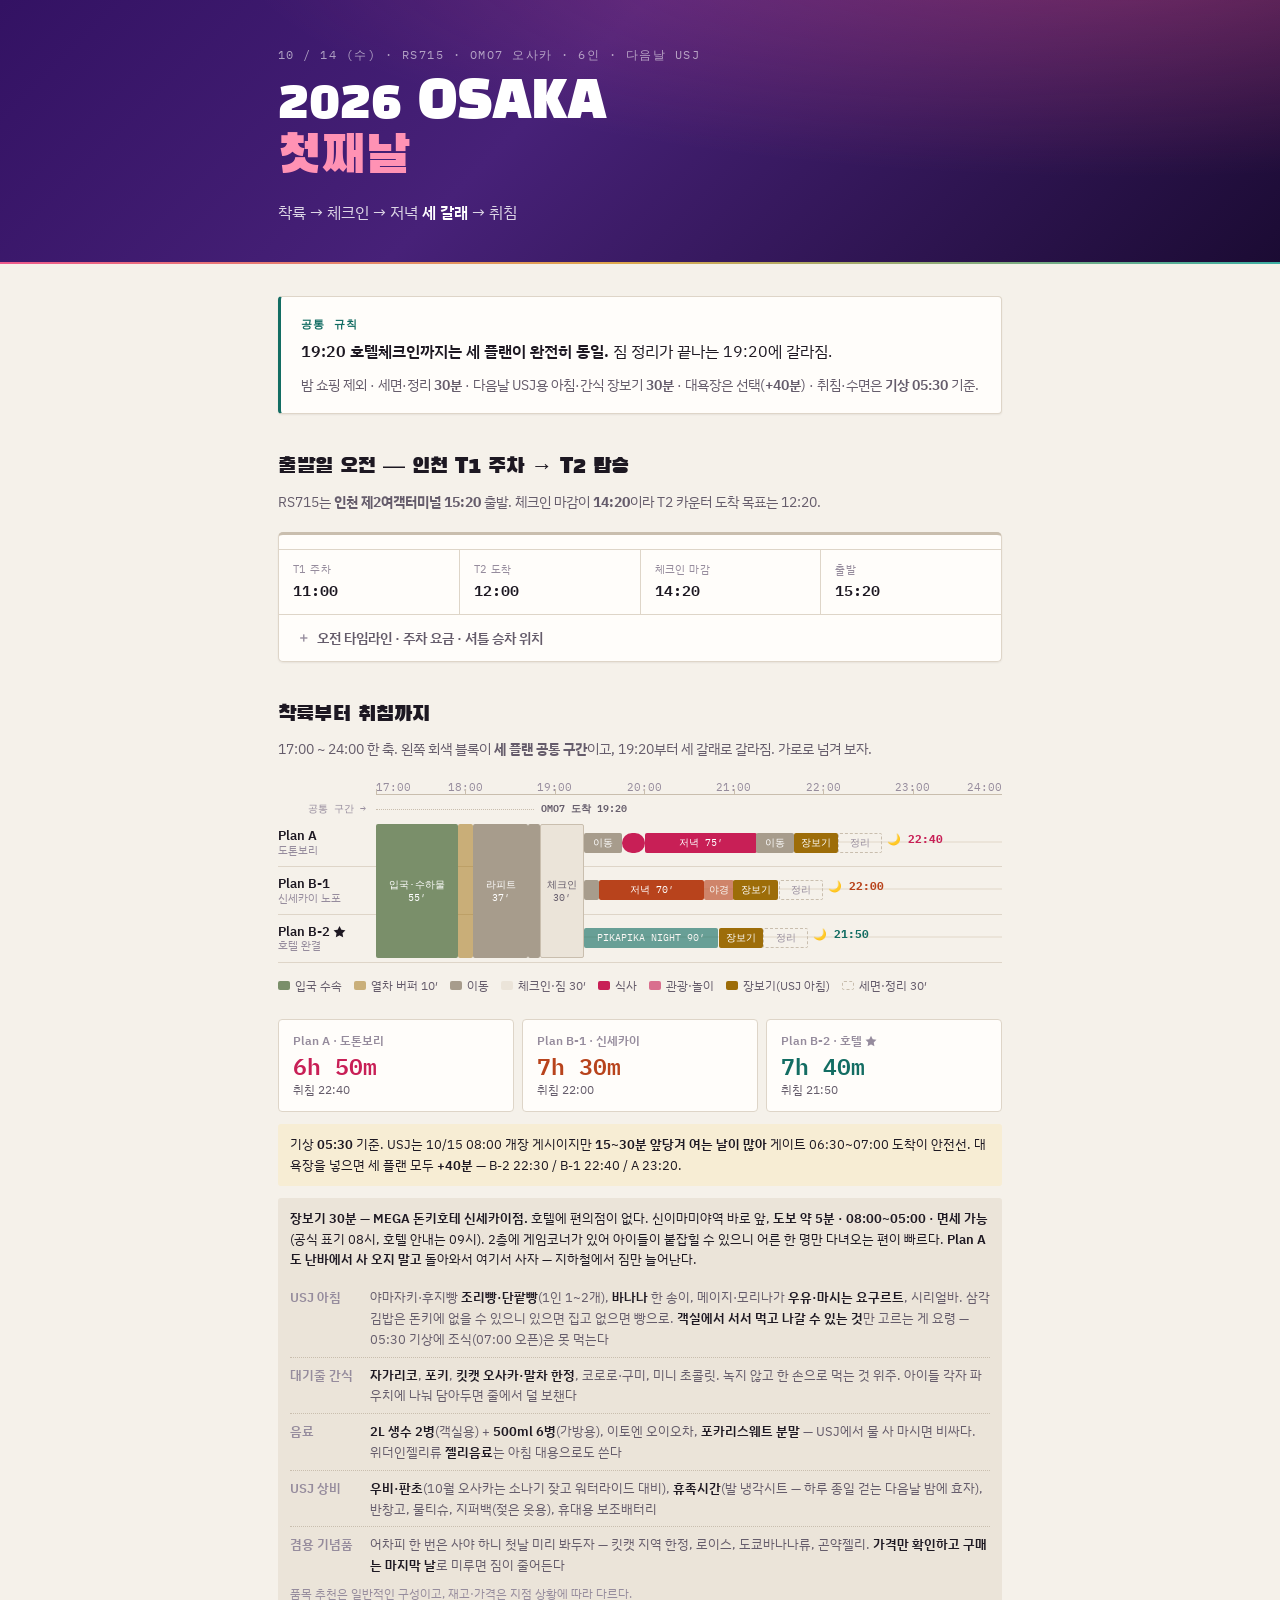
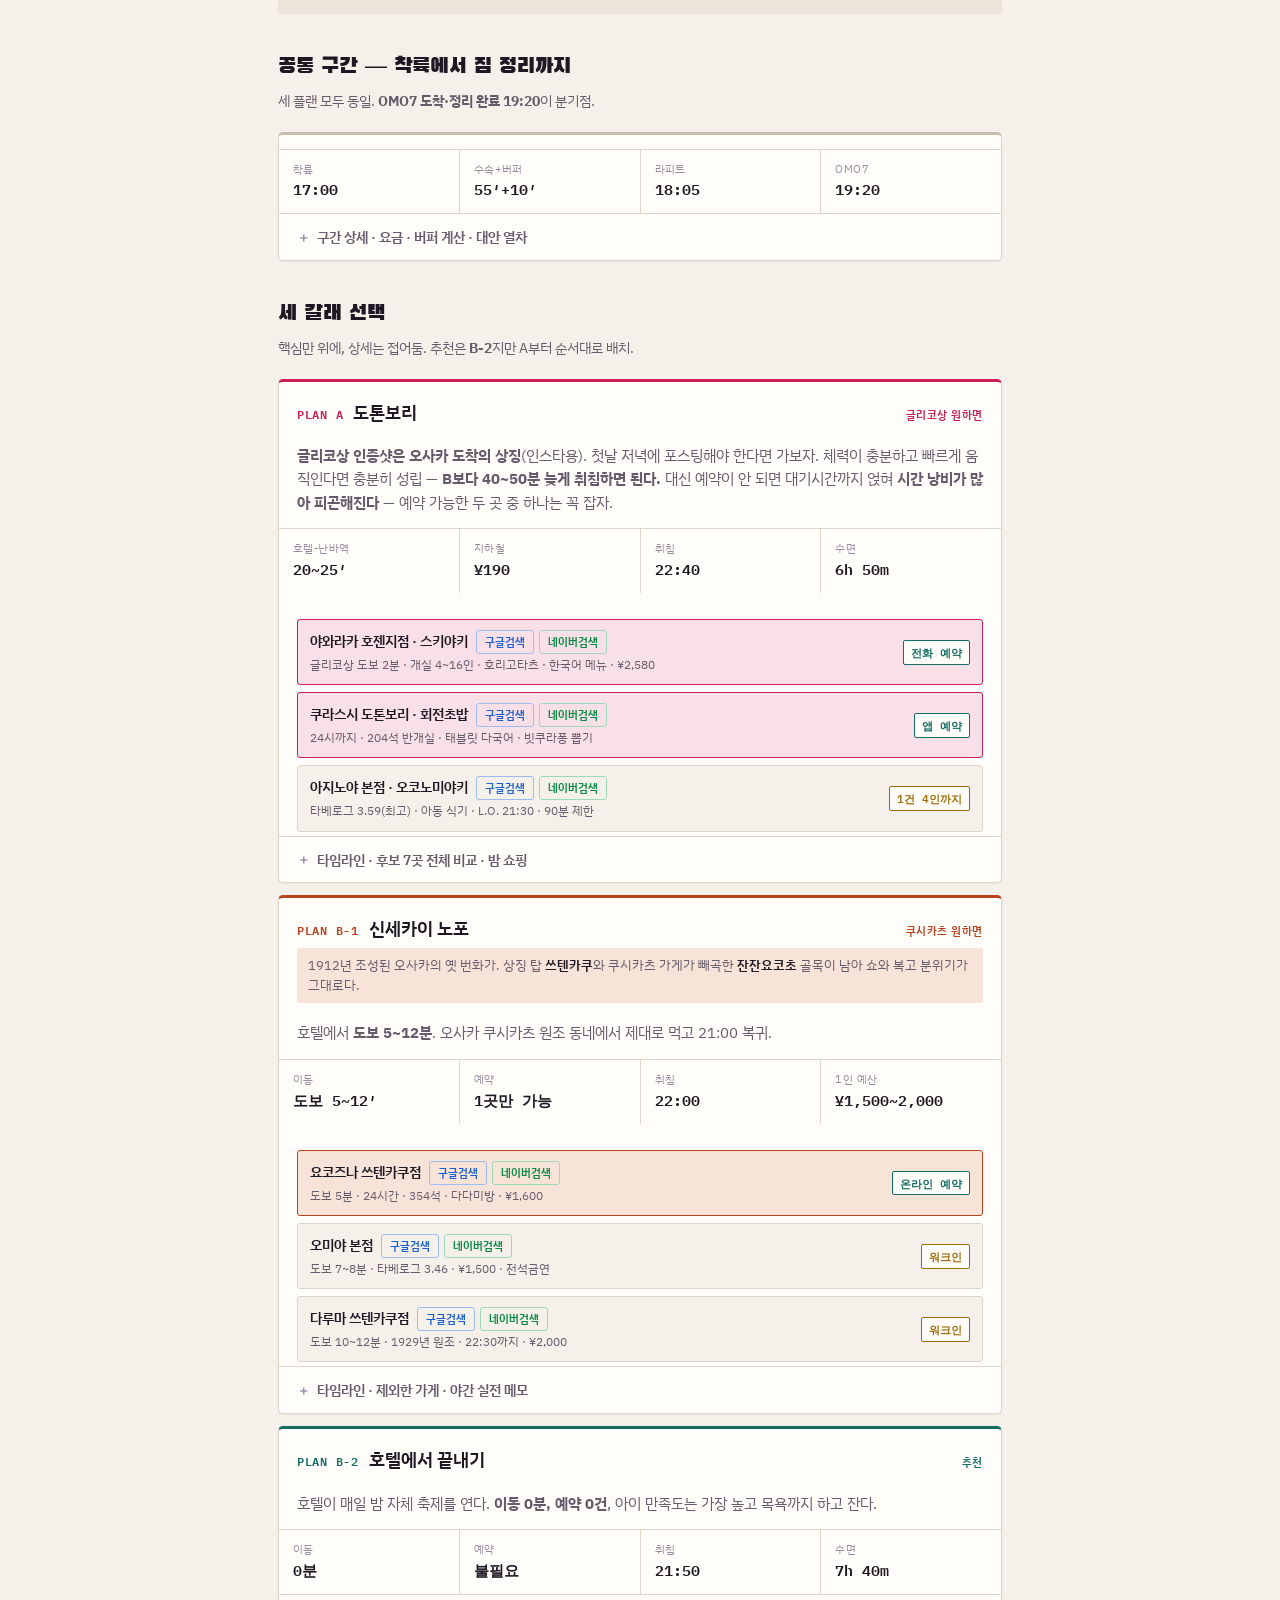
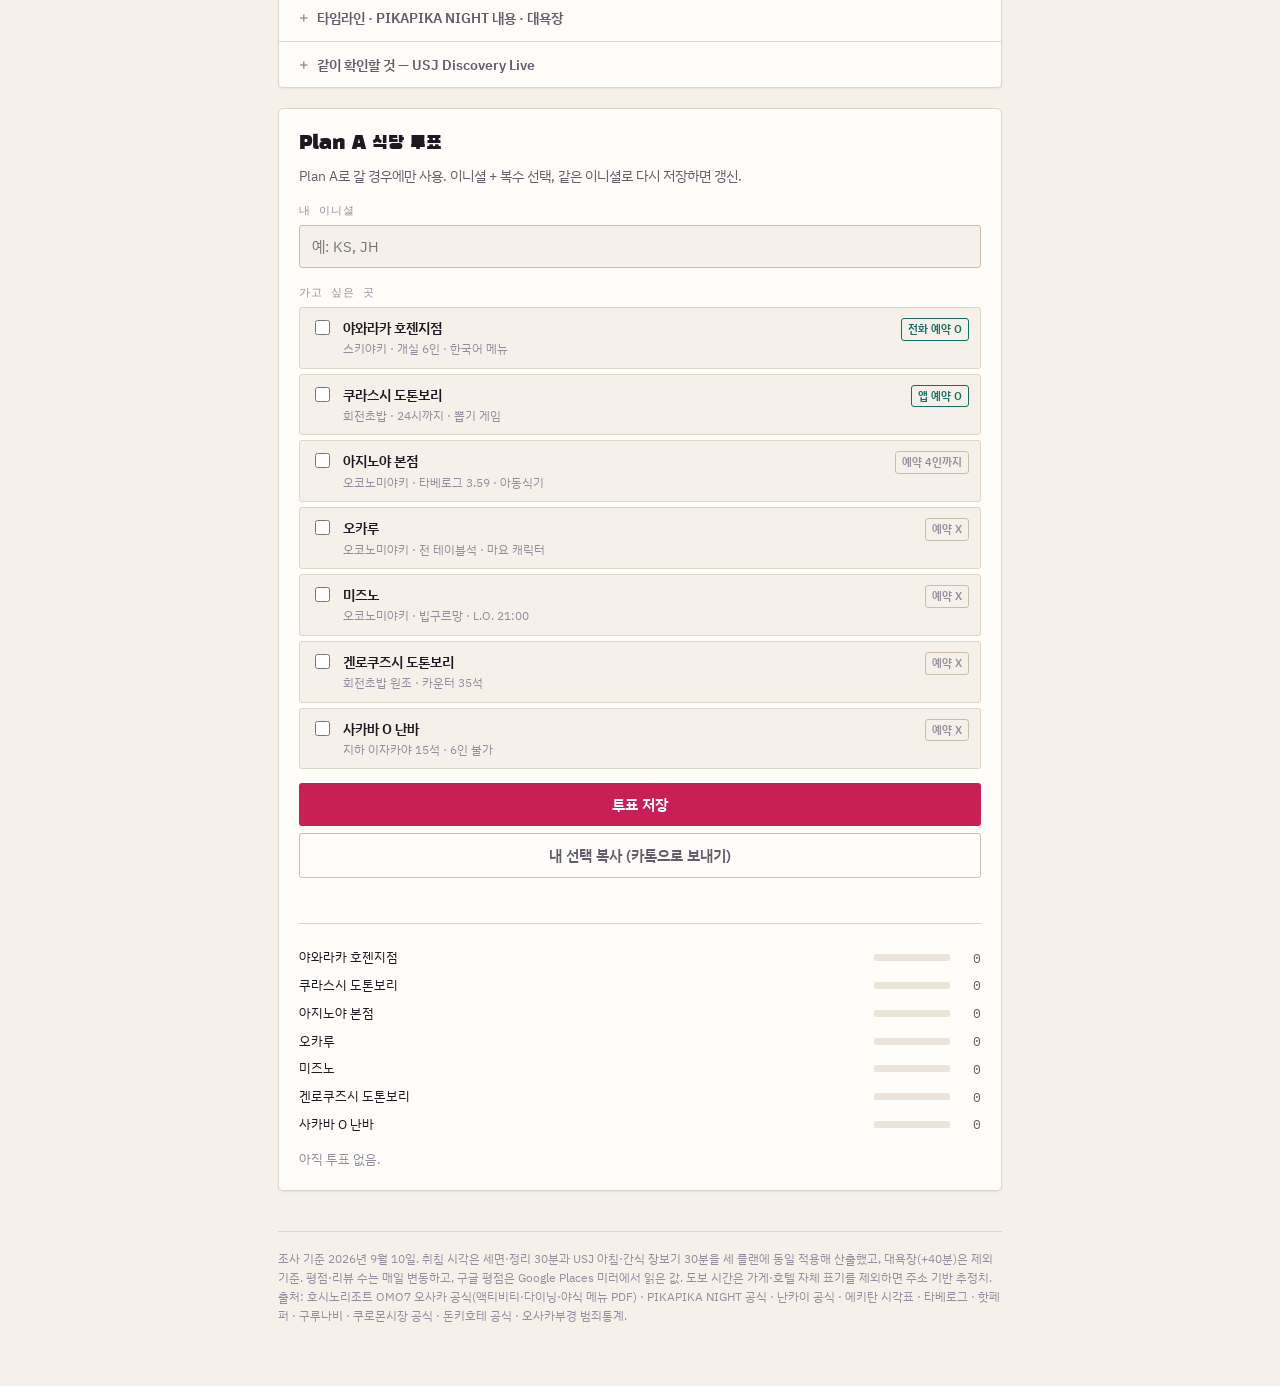
==== index.html @ 8d477cef "Add files via upload" ====
<!DOCTYPE html>
<html lang="ko">
<head>
<meta charset="UTF-8">
<meta name="viewport" content="width=device-width, initial-scale=1.0">
<meta name="color-scheme" content="light dark">
<meta name="description" content="2026.10.14 오사카 첫째날 — 인천 출발부터 취침까지, 19:20에 갈라지는 저녁 세 갈래">
<meta property="og:type" content="website">
<meta property="og:title" content="2026 OSAKA 첫째날 - 10/14">
<meta property="og:description" content="인천 T2 출발 → KIX 착륙 → OMO7 → 저녁 세 갈래 → 취침.">
<meta name="twitter:card" content="summary">
<link rel="icon" href="data:image/svg+xml,%3Csvg xmlns='http://www.w3.org/2000/svg' viewBox='0 0 100 100'%3E%3Ctext y='.9em' font-size='90'%3E%F0%9F%8D%A2%3C/text%3E%3C/svg%3E">
<title>2026 OSAKA 첫째날 - 10/14</title>
<link rel="stylesheet" href="https://fonts.googleapis.com/css2?family=Black+Han+Sans&family=IBM+Plex+Sans+KR:wght@300;400;500;600;700&family=IBM+Plex+Mono:wght@400;500;600&display=swap">
<style>
:root{
  --ground:#f5f1ea; --surface:#fffdfa; --surface-2:#ebe4d9;
  --ink:#1d1822; --ink-2:#655c6b; --ink-3:#968c9d;
  --line:#ded5c8; --line-2:#c9beae;
  --A:#c81f56; --A-soft:#f9dfe8;
  --B1:#b8431c; --B1-soft:#f8e3d8;
  --B2:#136d63; --B2-soft:#d9ece9;
  --gold:#9d6d09; --gold-soft:#f7edd4;
  --bath:#2a5f96; --bath-soft:#dee8f3;
  --move:#a79c8c;
  --shadow:0 1px 2px rgba(40,28,20,.07);
}
@media (prefers-color-scheme: dark){
  :root:not([data-theme="light"]){
    --ground:#141019; --surface:#1e1926; --surface-2:#2b2436;
    --ink:#f3eff6; --ink-2:#aaa1b4; --ink-3:#7d738a;
    --line:#312b3d; --line-2:#473f56;
    --A:#ff6b96; --A-soft:#40202f;
    --B1:#f0855a; --B1-soft:#3d2318;
    --B2:#4ac6b3; --B2-soft:#12332f;
    --gold:#e8b555; --gold-soft:#382b13;
    --bath:#79b3e8; --bath-soft:#152838;
    --move:#5d5468;
    --shadow:0 1px 2px rgba(0,0,0,.4);
  }
}
:root[data-theme="dark"]{
  --ground:#141019; --surface:#1e1926; --surface-2:#2b2436;
  --ink:#f3eff6; --ink-2:#aaa1b4; --ink-3:#7d738a;
  --line:#312b3d; --line-2:#473f56;
  --A:#ff6b96; --A-soft:#40202f;
  --B1:#f0855a; --B1-soft:#3d2318;
  --B2:#4ac6b3; --B2-soft:#12332f;
  --gold:#e8b555; --gold-soft:#382b13;
  --bath:#79b3e8; --bath-soft:#152838;
  --move:#5d5468;
  --shadow:0 1px 2px rgba(0,0,0,.4);
}
*{box-sizing:border-box;}
body{
  margin:0;background:var(--ground);color:var(--ink);
  font-family:'IBM Plex Sans KR',system-ui,'Malgun Gothic',sans-serif;line-height:1.6;
  -webkit-font-smoothing:antialiased;
}
.wrap{max-width:760px;margin:0 auto;padding:0 18px 60px;}
h1,h2,h3{margin:0;text-wrap:balance;}
.mono{font-family:'IBM Plex Mono',ui-monospace,monospace;font-variant-numeric:tabular-nums;}

/* hero — full-bleed deep purple band, inverted type */
.herobar{
  background:
    radial-gradient(120% 150% at 88% -20%, rgba(255,90,140,.34) 0%, rgba(255,90,140,0) 58%),
    linear-gradient(135deg,#331263 0%,#472178 42%,#1b0b33 100%);
  color:#fff;position:relative;overflow:hidden;
  box-shadow:inset 0 -1px 0 rgba(255,255,255,.10);
}
.herobar::after{
  content:"";position:absolute;left:0;right:0;bottom:0;height:2px;
  background:linear-gradient(90deg,#ff5f8f 0%,#f0b64a 48%,#3fbfae 100%);
  opacity:.9;
}
.herobar .inner{max-width:760px;margin:0 auto;padding:46px 18px 40px;}
.hero{padding:0;}
.eyebrow{
  font-family:'IBM Plex Mono',monospace;font-size:11.5px;letter-spacing:.13em;
  text-transform:uppercase;color:rgba(255,255,255,.58);
}
h1{
  font-family:'Black Han Sans',sans-serif;font-weight:400;
  font-size:clamp(32px,8vw,52px);line-height:1.05;margin:12px 0 0;color:#fff;
}
h1 em{font-style:normal;color:#ff92b4;}
.lede{margin:14px 0 0;font-size:15.5px;color:rgba(255,255,255,.82);max-width:56ch;}
.lede b{color:#fff;font-weight:600;}

/* answer band */
.answer{
  margin-top:32px;background:var(--surface);border:1px solid var(--line);
  border-left:3px solid var(--B2);border-radius:4px;padding:18px 20px;box-shadow:var(--shadow);
}
.answer .t{font-family:'IBM Plex Mono',monospace;font-size:10.5px;letter-spacing:.12em;text-transform:uppercase;color:var(--B2);font-weight:600;}
.answer p{margin:7px 0 0;font-size:16px;}
.answer p b{font-weight:600;}
.answer .sm{font-size:13.5px;color:var(--ink-2);margin-top:9px;}

/* ── time axis ── */
h2{font-family:'Black Han Sans',sans-serif;font-weight:400;font-size:22px;}
section{padding:36px 0 0;}
.sub{margin:5px 0 0;font-size:13.5px;color:var(--ink-2);}
.axis-scroll{overflow-x:auto;margin-top:20px;padding-bottom:6px;}
.axis{min-width:660px;}
.ticks{display:grid;grid-template-columns:88px 1fr;gap:10px;}
.ticks-bar{position:relative;height:16px;border-bottom:1px solid var(--line-2);}
.ticks-bar span{
  position:absolute;top:0;font-family:'IBM Plex Mono',monospace;font-size:10.5px;
  color:var(--ink-3);transform:translateX(-50%);
}
.ticks-bar i{position:absolute;bottom:0;width:1px;height:5px;background:var(--line-2);}
.lane{display:grid;grid-template-columns:88px 1fr;gap:10px;align-items:center;padding:9px 0;border-bottom:1px solid var(--line);}
.lane-name{font-size:12.5px;font-weight:600;line-height:1.25;}
.lane-name small{display:block;font-weight:400;font-size:10.5px;color:var(--ink-3);}
.track{position:relative;height:26px;}
.track::before{content:"";position:absolute;inset:11px 0 auto 0;height:2px;background:var(--surface-2);}
.seg{
  position:absolute;top:3px;height:20px;border-radius:2px;
  font-family:'IBM Plex Mono',monospace;font-size:10px;line-height:20px;
  color:#fff;text-align:center;overflow:hidden;white-space:nowrap;
}
.seg.m{background:var(--move);}
.seg.c{background:var(--surface-2);color:var(--ink-2);}
.seg.p{background:var(--gold);}
.seg.gate{background:#7a8f6a;}
.seg.buf{background:var(--gold);opacity:.45;}
.seg.bath{background:var(--bath);}
.seg.wind{background:transparent;border:1px dashed var(--line-2);color:var(--ink-3);line-height:18px;}
.seg.ghost{height:6px;top:10px;background:var(--surface-2);border-radius:3px;}
.branches{position:relative;}
.commonblock{position:absolute;left:98px;right:0;top:0;bottom:0;z-index:2;pointer-events:none;}
.cseg{
  position:absolute;top:5px;bottom:5px;border-radius:2px;
  display:flex;align-items:center;justify-content:center;padding:4px 3px;
}
.cseg span{
  font-family:'IBM Plex Mono',monospace;font-size:10px;color:#fff;
  white-space:normal;text-align:center;line-height:1.3;
  word-break:keep-all;overflow-wrap:anywhere;
}
.cseg.gate{background:#7a8f6a;}
.cseg.buf{background:var(--gold);opacity:.5;}
.cseg.m{background:var(--move);}
.cseg.c{background:var(--surface-2);border:1px solid var(--line-2);}
.cseg.c span{color:var(--ink-2);}
.lane.branch .track::before{left:33.3%;}
.branch-fork{position:absolute;left:0;right:0;top:0;bottom:0;pointer-events:none;}
.lane[data-p="A"] .seg.eat,.lane[data-p="A"] .seg.fun{background:var(--A);}
.lane[data-p="A2"] .seg.eat,.lane[data-p="A2"] .seg.fun{background:var(--A);}
.lane[data-p="B1"] .seg.eat,.lane[data-p="B1"] .seg.fun{background:var(--B1);}
.lane[data-p="B2"] .seg.eat,.lane[data-p="B2"] .seg.fun{background:var(--B2);}
.seg.fun{opacity:.62;}
.lane[data-p="A"] .seg.fun[style*="39.3%"]{opacity:1;border-radius:10px;}
.bed{position:absolute;top:-2px;font-size:11px;font-family:'IBM Plex Mono',monospace;font-weight:600;white-space:nowrap;}
.bed b{display:inline-block;transform:translateY(1px);}
.lane[data-p="A"] .bed{color:var(--A);}
.lane[data-p="A2"] .bed{color:var(--A);}
.lane[data-p="B1"] .bed{color:var(--B1);}
.lane[data-p="B2"] .bed{color:var(--B2);}
.legend{display:flex;gap:12px;flex-wrap:wrap;margin-top:14px;font-size:11.5px;color:var(--ink-2);}
.legend span{display:flex;align-items:center;gap:5px;}
.legend i{width:12px;height:9px;border-radius:2px;display:block;}
.annorow{display:grid;grid-template-columns:88px 1fr;gap:10px;margin-top:4px;}
.annolabel{font-family:'IBM Plex Mono',monospace;font-size:10px;color:var(--ink-3);text-align:right;line-height:20px;}
.annoline{position:relative;height:20px;}
.annoline::before{content:"";position:absolute;left:0;width:33.3%;top:10px;border-top:1px dotted var(--line-2);}
.annoline span{
  position:absolute;left:33.3%;top:0;transform:translateX(-50%);
  background:var(--ground);padding:0 7px;font-family:'IBM Plex Mono',monospace;
  font-size:10px;color:var(--ink-2);font-weight:600;white-space:nowrap;
}
a.ext{color:var(--bath);text-decoration:underline;text-underline-offset:2px;font-weight:600;}
a.ext:hover{background:var(--bath-soft);}
a.ext:focus-visible{outline:2px solid var(--bath);outline-offset:2px;}
.sbtn{display:inline-flex;gap:5px;flex-shrink:0;}
.sbtn button{
  font-family:inherit;font-size:10.5px;font-weight:600;cursor:pointer;
  padding:3px 8px;border-radius:3px;border:1px solid;background:transparent;white-space:nowrap;
}
.sbtn button.g{color:#1a5fd0;border-color:#9dbcf0;}
.sbtn button.g:hover{background:#1a5fd0;color:#fff;border-color:#1a5fd0;}
.sbtn button.n{color:#048a42;border-color:#9bd9b8;}
.sbtn button.n:hover{background:#03c75a;color:#fff;border-color:#03c75a;}
.sbtn button:focus-visible{outline:2px solid var(--ink-2);outline-offset:1px;}
.pick .nm{display:flex;align-items:baseline;gap:8px;flex-wrap:wrap;}
.shop{display:grid;gap:0;margin-top:10px;}
.shop > div{display:grid;grid-template-columns:70px 1fr;gap:10px;padding:7px 0;border-top:1px dotted var(--line-2);font-size:13px;}
.shop > div:first-child{border-top:0;}
.shop b.k{color:var(--ink-3);font-weight:600;}
.shop span{color:var(--ink-2);}
.shop span b{color:var(--ink);font-weight:600;}
.areanote{margin:6px 18px 0;padding:8px 11px;background:var(--B1-soft);border-radius:3px;font-size:12.5px;color:var(--ink-2);line-height:1.55;}
.areanote b{color:var(--ink);font-weight:600;}
.subnote{font-size:12px;color:var(--ink-3);font-weight:400;margin-top:3px;line-height:1.5;}

/* sleep tiles */
.sleep{display:grid;grid-template-columns:repeat(auto-fit,minmax(140px,1fr));gap:8px;margin-top:18px;}
.st{background:var(--surface);border:1px solid var(--line);border-radius:4px;padding:12px 14px;}
.st .k{font-size:11.5px;color:var(--ink-3);font-weight:600;}
.st .v{font-family:'IBM Plex Mono',monospace;font-size:23px;font-weight:600;line-height:1.15;margin-top:3px;}
.st .d{font-size:11.5px;color:var(--ink-2);margin-top:1px;}
.st[data-p="A"] .v{color:var(--A);} .st[data-p="A2"] .v{color:var(--A);}
.st[data-p="B1"] .v{color:var(--B1);} .st[data-p="B2"] .v{color:var(--B2);}

/* plan cards */
.plans{display:grid;gap:12px;margin-top:20px;}
.plan{background:var(--surface);border:1px solid var(--line);border-radius:5px;box-shadow:var(--shadow);overflow:hidden;}
.plan[data-p="A"]{border-top:3px solid var(--A);}
.plan[data-p="B1"]{border-top:3px solid var(--B1);}
.plan[data-p="B2"]{border-top:3px solid var(--B2);}
.plan-h{padding:16px 18px 0;display:flex;align-items:baseline;gap:10px;flex-wrap:wrap;}
.plan-h h3{font-size:17.5px;font-weight:600;}
.plan[data-p="A"] .code,.plan[data-p="A"] .rec{color:var(--A);}
.plan[data-p="B1"] .code,.plan[data-p="B1"] .rec{color:var(--B1);}
.plan[data-p="B2"] .code,.plan[data-p="B2"] .rec{color:var(--B2);}
.code{font-family:'IBM Plex Mono',monospace;font-size:12px;font-weight:600;letter-spacing:.06em;}
.rec{margin-left:auto;font-size:11px;font-weight:600;letter-spacing:.05em;white-space:nowrap;}
.gist{padding:4px 18px 0;font-size:14.5px;color:var(--ink-2);}
.kpis{display:flex;gap:0;margin:14px 0 0;border-top:1px solid var(--line);}
.kpi{flex:1;padding:11px 14px;border-right:1px solid var(--line);}
.kpi:last-child{border-right:0;}
.kpi .k{font-size:10.5px;color:var(--ink-3);letter-spacing:.04em;}
.kpi .v{font-family:'IBM Plex Mono',monospace;font-size:15px;font-weight:600;margin-top:1px;}
details{border-top:1px solid var(--line);}
summary{
  padding:12px 18px;font-size:13.5px;font-weight:600;color:var(--ink-2);
  cursor:pointer;list-style:none;display:flex;align-items:center;gap:7px;
}
summary::-webkit-details-marker{display:none;}
summary::before{content:"＋";font-family:'IBM Plex Mono',monospace;font-size:13px;color:var(--ink-3);}
details[open] summary::before{content:"−";}
summary:hover{color:var(--ink);}
summary:focus-visible{outline:2px solid var(--B2);outline-offset:-2px;}
.dbody{padding:0 18px 16px;}

/* mini timeline inside details */
.mt{display:grid;gap:0;}
.mt-r{display:grid;grid-template-columns:92px 1fr 40px;gap:11px;padding:10px 0;border-top:1px dotted var(--line-2);font-size:13.5px;align-items:start;}
.mt-i{width:40px;height:40px;border-radius:5px;display:flex;align-items:center;justify-content:center;background:var(--surface-2);}
.mt-i svg{width:22px;height:22px;stroke-width:1.6;fill:none;stroke-linecap:round;stroke-linejoin:round;}
.plan[data-p="A"] .mt-i{background:var(--A-soft);color:var(--A);}
.plan[data-p="B1"] .mt-i{background:var(--B1-soft);color:var(--B1);}
.plan[data-p="B2"] .mt-i{background:var(--B2-soft);color:var(--B2);}
.mt-i svg{stroke:currentColor;}
.mt-r:first-child{border-top:0;}
.mt-t{font-family:'IBM Plex Mono',monospace;font-size:12.5px;font-weight:500;color:var(--ink-3);}
.mt-d b{font-weight:600;}
.mt-d span{display:block;font-size:12.5px;color:var(--ink-2);}

/* pick chips */
.picks{display:grid;gap:7px;margin-top:12px;}
.pick{display:grid;grid-template-columns:1fr auto;gap:10px;align-items:center;padding:10px 12px;background:var(--ground);border:1px solid var(--line);border-radius:3px;}
.pick.best{border-color:currentColor;}
.plan[data-p="A"] .pick.best{border-color:var(--A);background:var(--A-soft);}
.plan[data-p="B1"] .pick.best{border-color:var(--B1);background:var(--B1-soft);}
.plan[data-p="B2"] .pick.best{border-color:var(--B2);background:var(--B2-soft);}
.pick .nm{font-size:14px;font-weight:600;}
.pick .mt2{font-size:12px;color:var(--ink-2);margin-top:1px;}
.pick .tag{font-family:'IBM Plex Mono',monospace;font-size:10.5px;font-weight:600;white-space:nowrap;padding:3px 7px;border-radius:2px;background:var(--surface);border:1px solid var(--line-2);color:var(--ink-2);}
.pick .tag.ok{color:var(--B2);border-color:currentColor;}
.pick .tag.no{color:var(--gold);border-color:currentColor;}

.note{margin-top:12px;font-size:13px;padding:10px 12px;border-radius:3px;background:var(--gold-soft);color:var(--ink);}
.note b{font-weight:600;}
.note.q{background:var(--surface-2);}

/* vote */
.vote{margin-top:20px;background:var(--surface);border:1px solid var(--line);border-radius:5px;padding:20px;box-shadow:var(--shadow);}
label.fl{display:block;font-family:'IBM Plex Mono',monospace;font-size:10.5px;letter-spacing:.1em;text-transform:uppercase;color:var(--ink-3);margin:16px 0 6px;font-weight:500;}
input[type=text]{width:100%;padding:10px 12px;border-radius:3px;border:1px solid var(--line-2);background:var(--ground);color:var(--ink);font-size:15px;font-family:inherit;}
input[type=text]:focus-visible{outline:2px solid var(--A);outline-offset:-1px;}
.opts{display:grid;gap:5px;}
.opt{display:flex;align-items:center;gap:10px;padding:9px 11px;border-radius:3px;background:var(--ground);border:1px solid var(--line);cursor:pointer;font-size:14px;}
.opt:has(input:checked){border-color:var(--A);background:var(--A-soft);}
.opt input{width:15px;height:15px;accent-color:var(--A);flex-shrink:0;}
.opt .on{flex:1;}
.opt{align-items:flex-start;}
.opt .on{flex:1;font-weight:600;}
.opt .okw{display:block;font-weight:400;font-size:11.5px;color:var(--ink-3);margin-top:1px;}
.opt .os{font-size:10.5px;font-weight:600;color:var(--ink-3);border:1px solid var(--line-2);border-radius:3px;padding:2px 6px;white-space:nowrap;flex-shrink:0;margin-top:1px;}
.opt .os.yes{color:var(--B2);border-color:currentColor;}
.btn{margin-top:14px;width:100%;padding:11px;border:none;border-radius:3px;background:var(--A);color:#fff;font-size:14.5px;font-weight:600;cursor:pointer;font-family:inherit;}
.btn.ghost{background:transparent;border:1px solid var(--line-2);color:var(--ink-2);margin-top:7px;}
.btn:disabled{background:var(--line-2);color:var(--ink-3);cursor:not-allowed;}
.msg{font-size:13px;margin-top:8px;min-height:17px;}
.msg.ok{color:var(--B2);} .msg.err{color:var(--A);}
.tally{margin-top:20px;padding-top:16px;border-top:1px solid var(--line);}
.trow{display:grid;grid-template-columns:1fr 76px 22px;gap:9px;align-items:center;margin-top:7px;font-size:13px;}
.tbar{background:var(--surface-2);border-radius:2px;height:7px;overflow:hidden;}
.tbar i{display:block;height:100%;background:var(--A);}
.tnum{font-family:'IBM Plex Mono',monospace;font-size:12.5px;text-align:right;color:var(--ink-2);}
.log{margin-top:14px;display:grid;gap:5px;}
.logi{font-size:12.5px;color:var(--ink-2);background:var(--ground);border-radius:3px;padding:7px 10px;}
.logi b{color:var(--ink);}
.empty{font-size:13px;color:var(--ink-3);}

/* todo */
.todo{display:grid;margin-top:16px;}
.todo div{display:grid;grid-template-columns:22px 1fr;gap:10px;padding:11px 0;border-top:1px solid var(--line);font-size:14.5px;}
.todo div:last-child{border-bottom:1px solid var(--line);}
.todo i{font-style:normal;font-family:'IBM Plex Mono',monospace;font-size:11.5px;color:var(--B2);font-weight:600;padding-top:3px;}
.todo p{margin:2px 0 0;font-size:13px;color:var(--ink-2);}

footer{margin-top:40px;padding-top:18px;border-top:1px solid var(--line);font-size:11.5px;color:var(--ink-3);line-height:1.65;}
[hidden]{display:none!important;}
@media (prefers-reduced-motion:reduce){*{transition:none!important;}}
@media (max-width:520px){
  .kpis{flex-wrap:wrap;}
  .kpi{flex:1 1 50%;border-bottom:1px solid var(--line);}
  .mt-r{grid-template-columns:74px 1fr 32px;gap:8px;}
  .mt-i{width:32px;height:32px;} .mt-i svg{width:19px;height:19px;}
}
</style>
<style>html,body{margin:0}img{max-width:100%}[hidden]{display:none!important}</style>
</head>
<body>


<svg width="0" height="0" style="position:absolute" aria-hidden="true"><defs>
<symbol id="i-plane" viewBox="0 0 24 24"><path d="M21 3 3 10.5l7 3 3 7L21 3Z"/><path d="M10 13.5 21 3"/></symbol>
<symbol id="i-gate" viewBox="0 0 24 24"><path d="M6 3h9a3 3 0 0 1 3 3v15H6z"/><circle cx="12" cy="10" r="2.4"/><path d="M9 16h6"/></symbol>
<symbol id="i-train" viewBox="0 0 24 24"><rect x="5" y="3" width="14" height="13" rx="3"/><path d="M5 16l-2 5M19 16l2 5M9 7h6"/><path d="M9.5 12h.01M14.5 12h.01"/></symbol>
<symbol id="i-pin" viewBox="0 0 24 24"><path d="M12 21s7-6.3 7-11a7 7 0 1 0-14 0c0 4.7 7 11 7 11z"/><circle cx="12" cy="10" r="2.4"/></symbol>
<symbol id="i-bed" viewBox="0 0 24 24"><path d="M2 19v-7h13a5 5 0 0 1 5 5v2M2 12V7M22 19v-2"/><circle cx="7" cy="9" r="1.8"/></symbol>
<symbol id="i-lantern" viewBox="0 0 24 24"><path d="M12 2v3M12 19v3M8 5h8M8 19h8"/><path d="M8 5c-2.2 4-2.2 10 0 14M16 5c2.2 4 2.2 10 0 14"/><path d="M7 9h10M7 15h10"/></symbol>
<symbol id="i-tako" viewBox="0 0 24 24"><circle cx="7" cy="9" r="3.2"/><circle cx="17" cy="9" r="3.2"/><circle cx="12" cy="16" r="3.2"/></symbol>
<symbol id="i-target" viewBox="0 0 24 24"><circle cx="12" cy="12" r="8.5"/><circle cx="12" cy="12" r="4.5"/><path d="M12 12h.01"/></symbol>
<symbol id="i-star" viewBox="0 0 24 24"><path d="M12 3l2.8 5.7 6.2.9-4.5 4.4 1 6.1L12 17.2 6.5 20.1l1-6.1L3 9.6l6.2-.9z"/></symbol>
<symbol id="i-cart" viewBox="0 0 24 24"><path d="M2 4h2.4l2.8 11.5h11.4"/><path d="M6.6 8h14.4l-1.6 6H8.1"/><path d="M9 20h.01M17.5 20h.01"/></symbol>
<symbol id="i-moon" viewBox="0 0 24 24"><path d="M20.5 14.5A8.6 8.6 0 1 1 9.5 3.5a7 7 0 0 0 11 11z"/></symbol>
<symbol id="i-bowl" viewBox="0 0 24 24"><path d="M3 11h18a9 9 0 0 1-18 0z"/><path d="M2 21h20"/><path d="M9 8c0-1.2 1.2-1.6 1.2-2.8S9 3.5 9 3.5M14 8c0-1.2 1.2-1.6 1.2-2.8S14 3.5 14 3.5"/></symbol>
<symbol id="i-bath" viewBox="0 0 24 24"><path d="M3 13h18v3a4 4 0 0 1-4 4H7a4 4 0 0 1-4-4z"/><path d="M9 10c0-1.5 1.4-2 1.4-3.5S9 4 9 4M14.5 10c0-1.5 1.4-2 1.4-3.5S14.5 4 14.5 4"/></symbol>
<symbol id="i-walk" viewBox="0 0 24 24"><circle cx="12.5" cy="4" r="2"/><path d="M12.5 6.5 10 13l3.2 2.6 1.3 5.4M10 13l-3 2.2M14 9.5l3.2 2.2"/></symbol>
<symbol id="i-skewer" viewBox="0 0 24 24"><path d="M3.5 20.5 20.5 3.5"/><circle cx="8.6" cy="15.4" r="2.1"/><circle cx="12" cy="12" r="2.1"/><circle cx="15.4" cy="8.6" r="2.1"/></symbol>
<symbol id="i-tower" viewBox="0 0 24 24"><path d="M12 2v3M7.5 21h9M9 21 11 6h2l2 15M9.6 14h4.8M10.3 10h3.4"/></symbol>
<symbol id="i-camera" viewBox="0 0 24 24"><rect x="3" y="7" width="18" height="13" rx="2.5"/><circle cx="12" cy="13.5" r="3.4"/><path d="M8.5 7 10 4h4l1.5 3"/></symbol>
</defs></svg>

<div class="herobar"><div class="inner">
<header class="hero">
  <div class="eyebrow">10 / 14 (수) · RS715 · OMO7 오사카 · 6인 · 다음날 USJ</div>
  <h1>2026 OSAKA<br><em>첫째날</em></h1>
  <p class="lede">착륙 → 체크인 → 저녁 <b>세 갈래</b> → 취침</p>
</header>
</div></div>

<div class="wrap">



<div class="answer">
  <div class="t">공통 규칙</div>
  <p><b>19:20 호텔체크인까지는 세 플랜이 완전히 동일.</b> 짐 정리가 끝나는 19:20에 갈라짐.</p>
  <p class="sm">밤 쇼핑 제외 · 세면·정리 <b>30분</b> · 다음날 USJ용 아침·간식 장보기 <b>30분</b> · 대욕장은 선택(<b>+40분</b>) · 취침·수면은 <b>기상 05:30</b> 기준.</p>
</div>

<section>
  <h2>출발일 오전 — 인천 T1 주차 → T2 탑승</h2>
  <p class="sub">RS715는 <b>인천 제2여객터미널 15:20</b> 출발. 체크인 마감이 <b>14:20</b>이라 T2 카운터 도착 목표는 12:20.</p>
  <div class="plans">
    <div class="plan" data-p="B2" style="border-top-color:var(--line-2)">
      <div class="kpis">
        <div class="kpi"><div class="k">T1 주차</div><div class="v">11:00</div></div>
        <div class="kpi"><div class="k">T2 도착</div><div class="v">12:00</div></div>
        <div class="kpi"><div class="k">체크인 마감</div><div class="v">14:20</div></div>
        <div class="kpi"><div class="k">출발</div><div class="v">15:20</div></div>
      </div>
      <details>
        <summary>오전 타임라인 · 주차 요금 · 셔틀 승차 위치</summary>
        <div class="dbody">
          <div class="mt">
            <div class="mt-r"><div class="mt-t">11:00</div><div class="mt-d"><b>인천 T1 장기주차장 도착 · 주차</b><span>장기주차 <b>1일 ₩9,000</b>(단기 ₩24,000). <b>다자녀 50% 감면 ₩4,500</b> — 만18세 이하 막내가 있는 2자녀 이상 가구 대상, <b>사전 등록 필요</b>(차량등록증 + 가족관계증명서)</span></div><div class="mt-i"><svg><use href="#i-pin"/></svg></div></div>
            <div class="mt-r"><div class="mt-t">11:15–11:30</div><div class="mt-d"><b>장기주차장 셔틀 → T1</b><span>공항01번 · 무료 · 04:30~24:00 · 배차 8~16분 · T1 1층 <b>3번 출입구 길 건너 3C</b> 승차</span></div><div class="mt-i"><svg><use href="#i-train"/></svg></div></div>
            <div class="mt-r"><div class="mt-t">11:40–12:00</div><div class="mt-d"><b>터미널 간 순환버스 → T2</b><span>무료 · 15km <b>약 15분</b> · 배차 약 10분 · 05:00~23:00 · <b>T1 3층 중앙 8번 게이트 앞</b> 승차 → T2 3층 중앙 하차. 도로가 막히면 <b>공항철도 ₩1,050 · 6분</b>이 더 확실</span></div><div class="mt-i"><svg><use href="#i-train"/></svg></div></div>
            <div class="mt-r"><div class="mt-t">12:10–13:00</div><div class="mt-d"><b>에어서울 체크인 + 수하물 위탁</b><span>T2 <b>3층 E1~E10 카운터</b> · 오픈 첫편 출발 2시간 30분 전 · <b>마감 14:20</b>(출발 60분 전)</span></div><div class="mt-i"><svg><use href="#i-gate"/></svg></div></div>
            <div class="mt-r"><div class="mt-t">13:00–13:40</div><div class="mt-d"><b>보안검색 + 출국심사</b><span>요즘 병목은 보안검색. 항공사들이 권고를 2시간 → <b>3시간 전</b>으로 올린 이유</span></div><div class="mt-i"><svg><use href="#i-target"/></svg></div></div>
            <div class="mt-r"><div class="mt-t">13:40–14:45</div><div class="mt-d"><b>면세 구역 · 점심</b><span>1시간 40분 단거리라 기내식을 기대하기 어렵다. 여기서 먹고 타고, 아이들 간식도 이때 확보</span></div><div class="mt-i"><svg><use href="#i-bowl"/></svg></div></div>
            <div class="mt-r"><div class="mt-t">14:50</div><div class="mt-d"><b>탑승 게이트 도착</b><span>탑승 시작 출발 25~30분 전 · <b>마감 출발 10분 전</b></span></div><div class="mt-i"><svg><use href="#i-plane"/></svg></div></div>
            <div class="mt-r"><div class="mt-t">15:20</div><div class="mt-d"><b>RS715 출발 → 17:00 KIX 도착</b><span>1시간 40분 · KIX 제1터미널</span></div><div class="mt-i"><svg><use href="#i-plane"/></svg></div></div>
          </div>
          <div class="note"><b>대안 — T2 장기주차장.</b> 요금이 <b>T1과 같은 ₩9,000</b>인데 셔틀을 한 번만 탄다(공항02번, T2 1층 중앙, <b>24시간 운행</b>). T1에 주차하면 <b>주차장→T1 셔틀 + T1→T2 순환버스로 두 번</b>이라 6인 짐까지 감안하면 45~60분. T1 주차가 확정이면 위 시각표대로 가면 되고, 바꿀 수 있다면 T2가 단순하다.</div>
          <div class="note q"><b>귀국은 인천 T1 도착.</b> 티웨이 TW304 — 10/18(일) KIX 제1터미널 14:30 → 인천 <b>제1여객터미널</b> 16:30. 갈 때 T2 / 올 때 T1이라, 오히려 <b>T1에 주차하면 돌아올 때 동선이 편하다</b>. T2에 주차하면 귀국 후 순환버스를 한 번 더 타야 한다.</div>
          <div class="note q"><b>출국 혼잡도는 10/12에 확인.</b> 인천공항 예측 서비스는 D+2까지만 제공하고 매일 17:00 갱신. 시간당 5,500명 이상이면 빨간색.</div>
          <div class="note"><b>시간이 남으면 — 하루카스 300 야경.</b> "길 건너"는 아니다. OMO7에서 아베노 하루카스는 <b>약 1.8~2.0km · 도보 25~30분</b>(추정)이라 <b>JR 신이마미야 → 텐노지 1정거장, 2~3분, ¥150</b>이 정답. 전망대 <b>09:00~22:00, 최종입장 21:30</b> · 대인 ¥2,200 / 소인(6~14세) ¥900 · 전날까지 웹 예매 시 ¥1,980 / ¥810. <b>Plan B로 저녁을 일찍 끝내면 20:40~21:30 입장이 가능</b>하지만 취침이 23시를 넘겨 USJ 전날엔 무리 — <b>여행 후반 다른 날 밤</b>이 낫다.<br><br><b>HARBS(하루카스 근철본점 윙관 3F)</b>는 밀크레이프 ¥1,050 · 커피 ¥700(리필) · 63석 · <b>예약 불가</b>인데 <b>L.O. 19:00</b>이라 첫날 밤에는 물리적으로 불가능하다. 다른 날 낮으로 잡자. 초등학생 이상 <b>1인 1음료 필수</b>라 6인이면 음료 6잔이 붙는다.</div>
        </div>
      </details>
    </div>
  </div>
</section>

<section>
  <h2>착륙부터 취침까지</h2>
  <p class="sub">17:00 ~ 24:00 한 축. 왼쪽 회색 블록이 <b>세 플랜 공통 구간</b>이고, 19:20부터 세 갈래로 갈라짐. 가로로 넘겨 보자.</p>

  <div class="axis-scroll">
    <div class="axis">
      <div class="ticks">
        <div></div>
        <div class="ticks-bar" id="ticks"></div>
      </div>

      <div class="annorow">
        <div class="annolabel">공통 구간 →</div>
        <div class="annoline"><span>OMO7 도착 19:20</span></div>
      </div>

      <div class="branches">
        <div class="commonblock">
          <div class="cseg gate" style="left:0%;width:13.1%"><span>입국·수하물<br>55′</span></div>
          <div class="cseg buf" style="left:13.1%;width:2.4%"></div>
          <div class="cseg m" style="left:15.5%;width:8.8%"><span>라피트<br>37′</span></div>
          <div class="cseg m" style="left:24.3%;width:1.9%"></div>
          <div class="cseg c" style="left:26.2%;width:7.1%"><span>체크인<br>30′</span></div>
        </div>
      <div class="lane branch" data-p="A">
        <div class="lane-name">Plan A<small>도톤보리</small></div>
        <div class="track">
          <div class="seg m" style="left:33.3%;width:6%">이동</div>
          <div class="seg fun" style="left:39.3%;width:3.6%"></div>
          <div class="seg eat" style="left:42.9%;width:17.9%">저녁 75′</div>
          <div class="seg m" style="left:60.7%;width:6%">이동</div>
          <div class="seg p" style="left:66.7%;width:7.1%">장보기</div>
          <div class="seg wind" style="left:73.8%;width:7.1%">정리</div>
          <div class="bed" style="left:81.7%"><b>🌙 22:40</b></div>
        </div>
      </div>

      <div class="lane branch" data-p="B1">
        <div class="lane-name">Plan B-1<small>신세카이 노포</small></div>
        <div class="track">
          <div class="seg m" style="left:33.3%;width:2.4%"></div>
          <div class="seg eat" style="left:35.7%;width:16.7%">저녁 70′</div>
          <div class="seg fun" style="left:52.4%;width:4.8%">야경</div>
          <div class="seg p" style="left:57.1%;width:7.1%">장보기</div>
          <div class="seg wind" style="left:64.3%;width:7.1%">정리</div>
          <div class="bed" style="left:72.2%"><b>🌙 22:00</b></div>
        </div>
      </div>

      <div class="lane branch" data-p="B2">
        <div class="lane-name">Plan B-2 ★<small>호텔 완결</small></div>
        <div class="track">
          <div class="seg fun" style="left:33.3%;width:21.4%">PIKAPIKA NIGHT 90′</div>
          <div class="seg p" style="left:54.8%;width:7.1%">장보기</div>
          <div class="seg wind" style="left:61.9%;width:7.1%">정리</div>
          <div class="bed" style="left:69.8%"><b>🌙 21:50</b></div>
        </div>
      </div>

      </div>

      <div class="legend">
        <span><i style="background:#7a8f6a"></i>입국 수속</span>
        <span><i style="background:var(--gold);opacity:.5"></i>열차 버퍼 10′</span>
        <span><i style="background:var(--move)"></i>이동</span>
        <span><i style="background:var(--surface-2)"></i>체크인·짐 30′</span>
        <span><i style="background:var(--A)"></i>식사</span>
        <span><i style="background:var(--A);opacity:.62"></i>관광·놀이</span>
        <span><i style="background:var(--gold)"></i>장보기(USJ 아침)</span>
        <span><i style="border:1px dashed var(--line-2)"></i>세면·정리 30′</span>
      </div>
    </div>
  </div>

  <div class="sleep">
    <div class="st" data-p="A"><div class="k">Plan A · 도톤보리</div><div class="v">6h 50m</div><div class="d">취침 22:40</div></div>
    <div class="st" data-p="B1"><div class="k">Plan B-1 · 신세카이</div><div class="v">7h 30m</div><div class="d">취침 22:00</div></div>
    <div class="st" data-p="B2"><div class="k">Plan B-2 · 호텔 ★</div><div class="v">7h 40m</div><div class="d">취침 21:50</div></div>
  </div>
  <div class="note">기상 <b>05:30</b> 기준. USJ는 10/15 08:00 개장 게시이지만 <b>15~30분 앞당겨 여는 날이 많아</b> 게이트 06:30~07:00 도착이 안전선. 대욕장을 넣으면 세 플랜 모두 <b>+40분</b> — B-2 22:30 / B-1 22:40 / A 23:20.</div>
  <div class="note q"><b>장보기 30분 — MEGA 돈키호테 신세카이점.</b> 호텔에 편의점이 없다. 신이마미야역 바로 앞, <b>도보 약 5분 · 08:00~05:00 · 면세 가능</b>(공식 표기 08시, 호텔 안내는 09시). 2층에 게임코너가 있어 아이들이 붙잡힐 수 있으니 어른 한 명만 다녀오는 편이 빠르다. <b>Plan A도 난바에서 사 오지 말고</b> 돌아와서 여기서 사자 — 지하철에서 짐만 늘어난다.
    <div class="shop">
      <div><b class="k">USJ 아침</b><span>야마자키·후지빵 <b>조리빵·단팥빵</b>(1인 1~2개), <b>바나나</b> 한 송이, 메이지·모리나가 <b>우유·마시는 요구르트</b>, 시리얼바. 삼각김밥은 돈키에 없을 수 있으니 있으면 집고 없으면 빵으로. <b>객실에서 서서 먹고 나갈 수 있는 것</b>만 고르는 게 요령 — 05:30 기상에 조식(07:00 오픈)은 못 먹는다</span></div>
      <div><b class="k">대기줄 간식</b><span><b>자가리코</b>, <b>포키</b>, <b>킷캣 오사카·말차 한정</b>, 코로로·구미, 미니 초콜릿. 녹지 않고 한 손으로 먹는 것 위주. 아이들 각자 파우치에 나눠 담아두면 줄에서 덜 보챈다</span></div>
      <div><b class="k">음료</b><span><b>2L 생수 2병</b>(객실용) + <b>500ml 6병</b>(가방용), 이토엔 오이오차, <b>포카리스웨트 분말</b> — USJ에서 물 사 마시면 비싸다. 위더인젤리류 <b>젤리음료</b>는 아침 대용으로도 쓴다</span></div>
      <div><b class="k">USJ 상비</b><span><b>우비·판초</b>(10월 오사카는 소나기 잦고 워터라이드 대비), <b>휴족시간</b>(발 냉각시트 — 하루 종일 걷는 다음날 밤에 효자), 반창고, 물티슈, 지퍼백(젖은 옷용), 휴대용 보조배터리</span></div>
      <div><b class="k">겸용 기념품</b><span>어차피 한 번은 사야 하니 첫날 미리 봐두자 — 킷캣 지역 한정, 로이스, 도쿄바나나류, 곤약젤리. <b>가격만 확인하고 구매는 마지막 날</b>로 미루면 짐이 줄어든다</span></div>
    </div>
    <span class="subnote">품목 추천은 일반적인 구성이고, 재고·가격은 지점 상황에 따라 다르다.</span></div>
</section>

<section>
  <h2>공통 구간 — 착륙에서 짐 정리까지</h2>
  <p class="sub">세 플랜 모두 동일. <b>OMO7 도착·정리 완료 19:20</b>이 분기점.</p>
  <div class="plans">
    <div class="plan" data-p="B2" style="border-top-color:var(--line-2)">
      <div class="kpis">
        <div class="kpi"><div class="k">착륙</div><div class="v">17:00</div></div>
        <div class="kpi"><div class="k">수속+버퍼</div><div class="v">55′+10′</div></div>
        <div class="kpi"><div class="k">라피트</div><div class="v">18:05</div></div>
        <div class="kpi"><div class="k">OMO7</div><div class="v">19:20</div></div>
      </div>
      <details>
        <summary>구간 상세 · 요금 · 버퍼 계산 · 대안 열차</summary>
        <div class="dbody">
          <div class="mt">
            <div class="mt-r"><div class="mt-t">17:00</div><div class="mt-d"><b>KIX 착륙 — 에어서울 RS715</b><span>인천 <b>제2여객터미널</b> 15:20 출발 · 1시간 40분 · KIX <b>제1터미널</b> 도착 → <b>셔틀 환승 없음</b>, 아래 55분 수속이 그대로 유효</span></div><div class="mt-i"><svg><use href="#i-plane"/></svg></div></div>
            <div class="mt-r"><div class="mt-t">17:00–17:55</div><div class="mt-d"><b>입국 + 수하물 + 세관 · 55분</b><span>게이트→심사장 도보 10분 + 입국심사 20분 + 수하물 15분 + 세관·개찰 10분. <a class="ext" href="https://www.vjw.digital.go.jp/" target="_blank" rel="noopener noreferrer">Visit Japan Web 사전등록 ↗</a> 후 <b>공동 키오스크(09:00~21:00)</b>로 입국·세관 동시 처리 — e-Gate는 단기 관광객 대상이 아님</span></div><div class="mt-i"><svg><use href="#i-gate"/></svg></div></div>
            <div class="mt-r"><div class="mt-t">17:55–18:05</div><div class="mt-d"><b>버퍼 10분 — 매표 + 승강장 이동</b><span>라피트는 <b>30분 간격</b>(매시 :05 / :35)이라 한 대를 놓치면 30분을 잃는다. <b>17:35 편은 계획에 넣지 말자</b> — 55분 수속이면 물리적으로 불가능. 18:05를 기준으로 잡고 남는 시간을 버퍼로 쓰는 게 안전</span></div><div class="mt-i"><svg><use href="#i-target"/></svg></div></div>
            <div class="mt-r"><div class="mt-t">18:05–18:42</div><div class="mt-d"><b>난카이 라피트 α · 37분</b><span>전 좌석 지정이라 캐리어 6인에 유리. <b>최저가는 온라인 「라피트 디지털킷푸」 대인 ¥1,410 / 소인 ¥710</b> — 소인 단독 판매는 안 되지만 <b>성인과 같은 거래에서 최대 8매</b>까지 되므로 6인 한 번에 결제 가능(카드 전용, 이용지정일 당일만 유효)</span></div><div class="mt-i"><svg><use href="#i-train"/></svg></div></div>
            <div class="mt-r"><div class="mt-t">참고</div><div class="mt-d"><b>현장 구매도 충분히 합리적</b><span>현장 발매기·창구 「관공토쿠와리 라피트킷푸」 <b>대인 ¥1,560 / 소인 ¥780</b>(난바·신이마미야·간사이공항, 05:00~23:00). 정규 종이표는 ¥1,670. <b>사전구매와의 차이는 대인 1인 ¥150~260(약 1,400~2,400원)</b>이니, 입국 후 실제 시각을 보고 <b>공항급행으로 바꿀 여지</b>를 남기는 값으로는 싼 편</span></div><div class="mt-i"><svg><use href="#i-cart"/></svg></div></div>
            <div class="mt-r"><div class="mt-t">대안</div><div class="mt-d"><b>공항급행 ¥970 · 42분 · 15~20분 간격</b><span>수속이 빨리 끝났는데 라피트가 20분 이상 남았으면 이쪽. 18:14 편 → 18:56 도착으로 14분 늦지만 <b>1인 ¥550 절약</b>(6인 ¥3,300). 단 좌석 지정이 없어 퇴근 시간대엔 서서 갈 수 있음</span></div><div class="mt-i"><svg><use href="#i-train"/></svg></div></div>
            <div class="mt-r"><div class="mt-t">18:42–18:50</div><div class="mt-d"><b>신이마미야역 → 호텔 도보</b><span>난카이 북출구 / JR 동출구가 호텔 바로 앞 · 짐 들고 3~5분</span></div><div class="mt-i"><svg><use href="#i-pin"/></svg></div></div>
            <div class="mt-r"><div class="mt-t">18:50–19:20</div><div class="mt-d"><b>OMO7 도착 → 정리 완료 19:20</b><span>체크인 15:00~ · 436실 · 6인 체크인 20분 + 방 배분·짐 최소 정리 10분. <b>세 플랜 동일</b></span></div><div class="mt-i"><svg><use href="#i-bed"/></svg></div></div>
          </div>
          <div class="note q"><b>터미널 확정.</b> 갈 때 <b>에어서울 RS715</b> — 인천 제2여객터미널 15:20 → KIX <b>제1터미널</b> 17:00. 올 때 <b>티웨이 TW304</b> — KIX <b>제1터미널</b> 10/18(일) 14:30 → 인천 <b>제1여객터미널</b> 16:30. KIX는 왕복 모두 제1터미널이라 셔틀이 없지만, <b>인천은 갈 때 T2 / 올 때 T1로 다릅니다</b> — 주차나 픽업 잡을 때 주의.</div>
          <div class="note"><b>¥1,350은 옛 가격.</b> 2023년 관공토쿠와리 가격이고 지금은 ¥1,560으로 올랐다. 확인되는 최저는 <b>디지털킷푸 ¥1,410</b>. 판매처 1+1 행사는 확인된 게 없어 기다릴 근거로 삼기 어렵다. Klook 같은 재판매처는 <b>어린이표를 안 팔아</b> 현장 구매를 요구하니, 6인을 한 번에 처리하려면 난카이 공식 디지털킷푸가 낫다.</div>
          <div class="note">비행기가 <b>1시간 지연</b>되면 18:00 착륙 → 19:05 라피트 → 20:20 OMO7 정리 완료. 이때 예약이 걸린 Plan A는 가게에 연락해야 하지만, <b>B-2는 그대로 합류만 하면 된다</b> — PIKAPIKA NIGHT 최종입장이 21:50.</div>
        </div>
      </details>
    </div>
  </div>
</section>

<section>
  <h2>세 갈래 선택</h2>
  <p class="sub">핵심만 위에, 상세는 접어둠. 추천은 <b>B-2</b>지만 A부터 순서대로 배치.</p>

  <div class="plans">

    <!-- A -->
    <div class="plan" data-p="A">
      <div class="plan-h">
        <span class="code">PLAN A</span>
        <h3>도톤보리</h3>
        <span class="rec">글리코상 원하면</span>
      </div>
      <p class="gist"><b>글리코상 인증샷은 오사카 도착의 상징</b>(인스타용). 첫날 저녁에 포스팅해야 한다면 가보자. 체력이 충분하고 빠르게 움직인다면 충분히 성립 — <b>B보다 40~50분 늦게 취침하면 된다.</b> 대신 예약이 안 되면 대기시간까지 얹혀 <b>시간 낭비가 많아 피곤해진다</b> — 예약 가능한 두 곳 중 하나는 꼭 잡자.</p>
      <div class="kpis">
        <div class="kpi"><div class="k">호텔-난바역</div><div class="v">20~25′</div></div>
        <div class="kpi"><div class="k">지하철</div><div class="v">¥190</div></div>
        <div class="kpi"><div class="k">취침</div><div class="v">22:40</div></div>
        <div class="kpi"><div class="k">수면</div><div class="v">6h 50m</div></div>
      </div>
      <div style="padding:14px 18px 4px">
        <div class="picks">
          <div class="pick best"><div><div class="nm"><span>야와라카 호젠지점 · 스키야키</span><span class="sbtn"><button class="g" data-q="やわらか 法善寺店" data-e="g">구글검색</button><button class="n" data-q="야와라카 호젠지점" data-e="n">네이버검색</button></span></div><div class="mt2">글리코상 도보 2분 · 개실 4~16인 · 호리고타츠 · 한국어 메뉴 · ¥2,580</div></div><div class="tag ok">전화 예약</div></div>
          <div class="pick best"><div><div class="nm"><span>쿠라스시 도톤보리 · 회전초밥</span><span class="sbtn"><button class="g" data-q="くら寿司 グローバル旗艦店 道頓堀" data-e="g">구글검색</button><button class="n" data-q="쿠라스시 도톤보리" data-e="n">네이버검색</button></span></div><div class="mt2">24시까지 · 204석 반개실 · 태블릿 다국어 · 빗쿠라퐁 뽑기</div></div><div class="tag ok">앱 예약</div></div>
          <div class="pick"><div><div class="nm"><span>아지노야 본점 · 오코노미야키</span><span class="sbtn"><button class="g" data-q="味乃家 本店 難波" data-e="g">구글검색</button><button class="n" data-q="아지노야 본점 난바" data-e="n">네이버검색</button></span></div><div class="mt2">타베로그 3.59(최고) · 아동 식기 · L.O. 21:30 · 90분 제한</div></div><div class="tag no">1건 4인까지</div></div>
        </div>
      </div>
      <details>
        <summary>타임라인 · 후보 7곳 전체 비교 · 밤 쇼핑</summary>
        <div class="dbody">
          <div class="mt">
            <div class="mt-r"><div class="mt-t">19:20–19:45</div><div class="mt-d"><b>호텔 → 도톤보리 · 25분</b><span>동물원앞역 6번 출구 도보 4~5분 → 미도스지선 난바 2정거장 5분 ¥190 → 난바 14번 출구 도보 6분</span></div><div class="mt-i"><svg><use href="#i-train"/></svg></div></div>
            <div class="mt-r"><div class="mt-t">19:45–20:00</div><div class="mt-d"><b>글리코상 사진</b><span>에비스바시 다리 · 밤에도 붐빔</span></div><div class="mt-i"><svg><use href="#i-camera"/></svg></div></div>
            <div class="mt-r"><div class="mt-t">20:00–21:15</div><div class="mt-d"><b>저녁 75분</b><span>예약은 <b>20:00~20:15</b>로. "가족 6인, 항공편 입국 일정이라 20~30분 지연 가능"을 미리 알려두자</span></div><div class="mt-i"><svg><use href="#i-bowl"/></svg></div></div>
            <div class="mt-r"><div class="mt-t">21:15–21:40</div><div class="mt-d"><b>도톤보리 → 호텔 복귀 · 25분</b><span>난바 → 미도스지선 → 동물원앞 → 도보</span></div><div class="mt-i"><svg><use href="#i-train"/></svg></div></div>
            <div class="mt-r"><div class="mt-t">21:40–22:10</div><div class="mt-d"><b>호텔 앞 돈키호테에서 장보기 30분</b><span>도보 5분 · 09:00~05:00. <b>난바에서 사서 들고 오지 말자</b> — 지하철에서 짐만 늘어난다</span></div><div class="mt-i"><svg><use href="#i-cart"/></svg></div></div>
            <div class="mt-r"><div class="mt-t">22:10–22:40</div><div class="mt-d"><b>세면·정리 30분 → 취침</b><span>수면 6시간 50분 · 대욕장까지 하면 23:20</span></div><div class="mt-i"><svg><use href="#i-moon"/></svg></div></div>
          </div>
          
          <div class="note q" style="line-height:1.75">
            <b>나머지 후보 4곳.</b><br>
            <b>오카루</b> 구글 4.4(1,246) · 50석 전 테이블석 · 마요네즈 캐릭터 그림 → 예약 불가 + 21:30 마감 + 도보 8~9분(최장) + 현금만(미확인)<br>
            <b>미즈노</b> 타베로그 3.56 빕구르망 → <b>L.O. 21:00 + 대기 40분~2시간</b>으로 타이밍 리스크 최대. 20:15 도착으로는 착석 자체가 위험<br>
            <b>겐로쿠즈시</b> 회전초밥 원조 · ¥1,000대 → 카운터 35석뿐, <b>6인이 흩어짐</b><br>
            <b>사카바 O</b> 구글 4.7(최고 평점) → 총 15석 지하 이자카야, 1인 1드링크 필수 → <b>6인 불가</b>
          </div>
        </div>
      </details>
    </div>

    <!-- B-1 -->
    <div class="plan" data-p="B1">
      <div class="plan-h">
        <span class="code">PLAN B-1</span>
        <h3>신세카이 노포</h3>
        <span class="rec">쿠시카츠 원하면</span>
      </div>
      <p class="areanote">1912년 조성된 오사카의 옛 번화가. 상징 탑 <b>쓰텐카쿠</b>와 쿠시카츠 가게가 빼곡한 <b>잔잔요코초</b> 골목이 남아 쇼와 복고 분위기가 그대로다.</p>
      <p class="gist">호텔에서 <b>도보 5~12분</b>. 오사카 쿠시카츠 원조 동네에서 제대로 먹고 21:00 복귀.</p>
      <div class="kpis">
        <div class="kpi"><div class="k">이동</div><div class="v">도보 5~12′</div></div>
        <div class="kpi"><div class="k">예약</div><div class="v">1곳만 가능</div></div>
        <div class="kpi"><div class="k">취침</div><div class="v">22:00</div></div>
        <div class="kpi"><div class="k">1인 예산</div><div class="v">¥1,500~2,000</div></div>
      </div>
      <div style="padding:14px 18px 4px">
        <div class="picks">
          <div class="pick best"><div><div class="nm"><span>요코즈나 쓰텐카쿠점</span><span class="sbtn"><button class="g" data-q="日本一の串かつ 横綱 新世界通天閣店" data-e="g">구글검색</button><button class="n" data-q="요코즈나 쓰텐카쿠점" data-e="n">네이버검색</button></span></div><div class="mt2">도보 5분 · 24시간 · 354석 · 다다미방 · ¥1,600</div></div><div class="tag ok">온라인 예약</div></div>
          <div class="pick"><div><div class="nm"><span>오미야 본점</span><span class="sbtn"><button class="g" data-q="近江屋本店 新世界 串カツ" data-e="g">구글검색</button><button class="n" data-q="근강옥 본점 신세카이" data-e="n">네이버검색</button></span></div><div class="mt2">도보 7~8분 · 타베로그 3.46 · ¥1,500 · 전석금연</div></div><div class="tag no">워크인</div></div>
          <div class="pick"><div><div class="nm"><span>다루마 쓰텐카쿠점</span><span class="sbtn"><button class="g" data-q="元祖串かつ だるま 通天閣店" data-e="g">구글검색</button><button class="n" data-q="다루마 쓰텐카쿠점 쿠시카츠" data-e="n">네이버검색</button></span></div><div class="mt2">도보 10~12분 · 1929년 원조 · 22:30까지 · ¥2,000</div></div><div class="tag no">워크인</div></div>
        </div>
      </div>
      <details>
        <summary>타임라인 · 제외한 가게 · 야간 실전 메모</summary>
        <div class="dbody">
          <div class="mt">
            <div class="mt-r"><div class="mt-t">19:20–19:30</div><div class="mt-d"><b>신세카이까지 도보</b><span>호텔에서 쓰텐카쿠까지 도보 5분(호텔 공식 표기) · 지하철·환승 없음</span></div><div class="mt-i"><svg><use href="#i-walk"/></svg></div></div>
            <div class="mt-r"><div class="mt-t">19:30–20:40</div><div class="mt-d"><b>저녁 70분</b><span>워크인이면 19:30 이전 도착이 안전. 오미야는 영업시간 출처가 갈리니(핫페퍼 21:00 / 타베로그 19:50 마감) 전화 확인 필수</span></div><div class="mt-i"><svg><use href="#i-skewer"/></svg></div></div>
            <div class="mt-r"><div class="mt-t">20:40–21:00</div><div class="mt-d"><b>쓰텐카쿠 야경 + 도보 복귀</b><span>불 켜진 큰길로만</span></div><div class="mt-i"><svg><use href="#i-tower"/></svg></div></div>
            <div class="mt-r"><div class="mt-t">21:00–21:30</div><div class="mt-d"><b>호텔 앞 돈키호테에서 장보기 30분</b><span>신세카이에서 돌아오는 길에 그대로 경유된다 — 세 플랜 중 동선이 가장 자연스럽다</span></div><div class="mt-i"><svg><use href="#i-cart"/></svg></div></div>
            <div class="mt-r"><div class="mt-t">21:30–22:00</div><div class="mt-d"><b>세면·정리 30분 → 취침</b><span>수면 7시간 30분</span></div><div class="mt-i"><svg><use href="#i-moon"/></svg></div></div>
            <div class="mt-r"><div class="mt-t">선택 +40′</div><div class="mt-d"><b>대욕장 「유야」 → 취침 22:40</b><span>¥1,000/인 · 24:00까지</span></div><div class="mt-i"><svg><use href="#i-bath"/></svg></div></div>
          </div>
          <div class="note q"><b>제외한 곳.</b> 야에카츠(타베로그 3.50)는 20:30 마감 + 카운터 49석 전부 + 예약 불가 + 현금만 — 6인이 흩어지고 30~60분 대기. 텐구는 20:00 마감 + <b>전 좌석 흡연 가능</b>. 노포 스시 대흥스시(3.49, 평일 예약 가능)도 <b>전 좌석 흡연 가능</b>이라 제외. 다루마 <b>신세카이 총본점</b>은 카운터 12석·현금만이라 반드시 <b>쓰텐카쿠점</b>으로.</div>
          <div class="note"><b>두 번 담그기 금지.</b> 공용 소스통에 한 번 담근 꼬치는 다시 넣지 않는다. 무료 생양배추로 소스를 떠서 뿌리면 된다. 다루마는 2020년부터 디스펜서로 바뀌었지만 오미야·야에카츠는 아직 공용통 — <b>앉기 전에 아이들에게 설명</b>하자.</div>
          <div class="note q"><b>야간 안전.</b> 쓰텐카쿠 정면·아케이드 큰길은 늦게까지 밝고 사람이 많다. 통계상 신세카이가 속한 나니와구는 우메다·신사이바시보다 범죄 건수가 적다. 다만 불 꺼진 뒷골목은 들어가지 않는 게 원칙이고, 성인용 가챠·성인영화관 간판이 길가에 있어 초등학생이 바로 알아본다. 잔잔요코초는 폭 2.5m·길이 180m라 6인은 일렬로 한 번에 통과하자. 호텔은 선로 서쪽, 신세카이는 동쪽 — 남쪽 아이린 지구는 실수로 들어갈 일 없음.</div>
        </div>
      </details>
    </div>

        <!-- B-2 -->
    <div class="plan" data-p="B2">
      <div class="plan-h">
        <span class="code">PLAN B-2</span>
        <h3>호텔에서 끝내기</h3>
        <span class="rec">추천</span>
      </div>
      <p class="gist">호텔이 매일 밤 자체 축제를 연다. <b>이동 0분, 예약 0건</b>, 아이 만족도는 가장 높고 목욕까지 하고 잔다.</p>
      <div class="kpis">
        <div class="kpi"><div class="k">이동</div><div class="v">0분</div></div>
        <div class="kpi"><div class="k">예약</div><div class="v">불필요</div></div>
        <div class="kpi"><div class="k">취침</div><div class="v">21:50</div></div>
        <div class="kpi"><div class="k">수면</div><div class="v">7h 40m</div></div>
      </div>
      <details>
        <summary>타임라인 · PIKAPIKA NIGHT 내용 · 대욕장</summary>
        <div class="dbody">
          <div class="mt">
            <div class="mt-r"><div class="mt-t">19:20</div><div class="mt-d"><b>OSAKA PIKAPIKA NIGHT 합류</b><span>미야구린 정원(7,600㎡) · 입장 무료 · 예약 불필요 · 연령제한 없음 · 숙박객 전용 · 22:00까지(최종입장 21:50)</span></div><div class="mt-i"><svg><use href="#i-lantern"/></svg></div></div>
            <div class="mt-r"><div class="mt-t">19:25</div><div class="mt-d"><b>PIKAPIKA 요코초 — 포장마차 6곳</b><span>라디오야키(타코야키 원조 아이즈야 공동개발) · "두 번 담그기 금지! 쿠시 츄로스" · 조호쿠 크래프트 맥주 한정판 · 생강 레모네이드 · 믹스주스 당고</span></div><div class="mt-i"><svg><use href="#i-tako"/></svg></div></div>
            <div class="mt-r"><div class="mt-t">19:50</div><div class="mt-d"><b>나니와 레트로 게임</b><span>사격 · 스마트볼 · 상품은 다가시. 숙박객 1인당 게임 티켓 1장 (6인 = 6장)</span></div><div class="mt-i"><svg><use href="#i-target"/></svg></div></div>
            <div class="mt-r"><div class="mt-t">20:30–20:45</div><div class="mt-d"><b>코테코테 쇼타임 — 오늘 밤의 하이라이트</b><span>요시모토 개그맨 + OMO레인저 · 건물 외벽에 대형 빙고 프로젝션</span></div><div class="mt-i"><svg><use href="#i-star"/></svg></div></div>
            <div class="mt-r"><div class="mt-t">20:50–21:20</div><div class="mt-d"><b>호텔 앞 돈키호테에서 장보기 30분</b><span>도보 5분 · 09:00~05:00 · 어른 한 명만 다녀오고 나머지는 방으로 올라가면 15분 단축</span></div><div class="mt-i"><svg><use href="#i-cart"/></svg></div></div>
            <div class="mt-r"><div class="mt-t">21:20–21:50</div><div class="mt-d"><b>세면·정리 30분 → 취침</b><span>수면 7시간 40분 · 세 플랜 중 최대</span></div><div class="mt-i"><svg><use href="#i-moon"/></svg></div></div>
            <div class="mt-r"><div class="mt-t">선택</div><div class="mt-d"><b>배가 덜 찼으면 OMO카페&바루 야식</b><span>20:00~22:00 · 아이 우동 ¥550 · 쿠시카츠 ¥900 · 돈코츠라멘 ¥1,650 · 551 아이스캔디 ¥300</span></div><div class="mt-i"><svg><use href="#i-bowl"/></svg></div></div>
            <div class="mt-r"><div class="mt-t">선택 +40′</div><div class="mt-d"><b>대욕장 「유야」 → 취침 22:30</b><span>15:00~24:00 · ¥1,000/인 · 6세 미만 무료 · 별동 온욕棟 · 카드키+QR · 숙박객 전용 · 사우나·냉탕·노천 없음</span></div><div class="mt-i"><svg><use href="#i-bath"/></svg></div></div>
          </div>
          <div class="note"><b>⚠️ 무한리필 여부는 확인이 안 된다.</b> 공식은 "1인당 음식·음료 티켓 2장 + 게임 티켓 1장"이라고만 쓴다. 그런데 2026년 7월자 블로그는 타코야키·맥주 무한리필(30분 슬롯제)을 보고한다. 두 정보가 충돌 — <b>무제한을 기대하고 저녁을 걸지 말고</b>, 야식 메뉴 보충을 전제로 잡자.</div>
          <div class="note">添い寝(별도 침대 없는 아동)는 티켓이 <b>게임 1장 + 드링크 1장</b>뿐. 예약 형태를 확인하자. 문신 노출 시 대욕장 입장이 거부된다.</div>
          <div class="note q"><b>분위기 먼저 보고 정하자.</b> 호시노리조트 공식 영상 — <a class="ext" href="https://www.youtube.com/watch?v=1ZGri6tdJoo" target="_blank" rel="noopener noreferrer">PIKAPIKA NIGHT 영상 보기 ↗</a> (조회 10만 회 전후). 포장마차·사격·빙고 분위기가 그대로 담겨 있다.</div>
          <div class="note"><b>매일 밤 열린다.</b> 첫날에 Plan A·B-1을 고르더라도 <b>여행 중 귀가가 이른 날이 있으면 한 번 더</b> 즐길 수 있다. 19:15~22:00, 최종입장 21:50 — 21:30 전에 호텔에 들어오는 날이면 쇼타임은 놓쳐도 요코초와 게임은 가능하다.</div>
        </div>
      </details>
      <details>
        <summary>같이 확인할 것 — USJ Discovery Live</summary>
        <div class="dbody">
          <p style="margin:0;font-size:14px;color:var(--ink-2)">2층 OMO베이스에서 <b>20:00–20:30</b> 무료로 진행된다는 「USJ Discovery Live」가 액티비티 목록에 있다. 한국어 지원 표기가 있고, <b>USJ 전날 밤 워밍업으로는 최적</b>. 다만 상세 페이지 개최일이 "2026년 3월 13일" 단 하루로만 적혀 있어 방치된 페이지로 보인다. <b>예약 시 이것만은 꼭 문의하자</b> — 살아 있다면 20:00 쇼 → 20:30 코테코테 쇼타임으로 이어붙일 수 있다.</p>
        </div>
      </details>
    </div>

      </div>
</section>

<section class="vote">
  <h2 style="font-size:19px">Plan A 식당 투표</h2>
  <p class="sub">Plan A로 갈 경우에만 사용. 이니셜 + 복수 선택, 같은 이니셜로 다시 저장하면 갱신.</p>
  <label class="fl" for="ini">내 이니셜</label>
  <input type="text" id="ini" placeholder="예: KS, JH" maxlength="10" autocomplete="off">
  <label class="fl">가고 싶은 곳</label>
  <div class="opts" id="opts"></div>
  <button class="btn" id="save">투표 저장</button>
  <button class="btn ghost" id="copy">내 선택 복사 (카톡으로 보내기)</button>
  <div class="msg" id="msg"></div>
  <div class="tally">
    <div id="tally"></div>
    <div class="log" id="log"><div class="empty">불러오는 중…</div></div>
  </div>
</section>


<footer>
  조사 기준 2026년 9월 10일. 취침 시각은 세면·정리 30분과 USJ 아침·간식 장보기 30분을 세 플랜에 동일 적용해 산출했고, 대욕장(+40분)은 제외 기준. 평점·리뷰 수는 매일 변동하고, 구글 평점은 Google Places 미러에서 읽은 값. 도보 시간은 가게·호텔 자체 표기를 제외하면 주소 기반 추정치.<br>
  출처: 호시노리조트 OMO7 오사카 공식(액티비티·다이닝·야식 메뉴 PDF) · PIKAPIKA NIGHT 공식 · 난카이 공식 · 에키탄 시각표 · 타베로그 · 핫페퍼 · 구루나비 · 쿠로몬시장 공식 · 돈키호테 공식 · 오사카부경 범죄통계.
</footer>
</div>

<script>
/* time axis ticks: 18:00–24:00 */
(function(){
  const t=document.getElementById('ticks');
  for(let h=17;h<=24;h++){
    const pct=(h-17)/7*100;
    const s=document.createElement('span');
    s.textContent=(h===24?'24':h)+':00';
    s.style.left=pct+'%';
    if(h===17)s.style.transform='translateX(0)';
    if(h===24)s.style.transform='translateX(-100%)';
    t.appendChild(s);
    const i=document.createElement('i');i.style.left=pct+'%';t.appendChild(i);
  }
})();

document.querySelectorAll('.sbtn button').forEach(b=>{
  b.addEventListener('click',()=>{
    const q=encodeURIComponent(b.dataset.q);
    const u=(b.dataset.e==='g')
      ? 'https://www.google.com/search?q='+q
      : 'https://search.naver.com/search.naver?query='+q;
    window.open(u,'_blank','noopener,noreferrer,width=540,height=800');
  });
});

const R=[
 {id:'yawaraka',n:'야와라카 호젠지점',s:'스키야키 · 개실 6인 · 한국어 메뉴',r:'전화 예약 O'},
 {id:'kurasushi',n:'쿠라스시 도톤보리',s:'회전초밥 · 24시까지 · 뽑기 게임',r:'앱 예약 O'},
 {id:'ajinoya',n:'아지노야 본점',s:'오코노미야키 · 타베로그 3.59 · 아동식기',r:'예약 4인까지'},
 {id:'okaru',n:'오카루',s:'오코노미야키 · 전 테이블석 · 마요 캐릭터',r:'예약 X'},
 {id:'mizuno',n:'미즈노',s:'오코노미야키 · 빕구르망 · L.O. 21:00',r:'예약 X'},
 {id:'genroku',n:'겐로쿠즈시 도톤보리',s:'회전초밥 원조 · 카운터 35석',r:'예약 X'},
 {id:'sakabao',n:'사카바 O 난바',s:'지하 이자카야 15석 · 6인 불가',r:'예약 X'},
];
const optsEl=document.getElementById('opts'),iniEl=document.getElementById('ini'),
      msgEl=document.getElementById('msg'),tallyEl=document.getElementById('tally'),
      logEl=document.getElementById('log'),saveBtn=document.getElementById('save'),
      copyBtn=document.getElementById('copy');

R.forEach(r=>{
  const l=document.createElement('label');l.className='opt';
  l.innerHTML='<input type="checkbox" value="'+r.id+'"><span class="on">'+r.n+'<span class="okw">'+r.s+'</span></span><span class="os'+(r.r.endsWith('O')?' yes':'')+'">'+r.r+'</span>';
  optsEl.appendChild(l);
});
function esc(s){const d=document.createElement('div');d.textContent=s;return d.innerHTML;}
function picked(){return [...optsEl.querySelectorAll('input:checked')].map(i=>i.value);}
function nameOf(id){const r=R.find(x=>x.id===id);return r?r.n:id;}

function render(votes){
  const c={};R.forEach(r=>c[r.id]=0);
  votes.forEach(v=>(v.choices||[]).forEach(x=>{if(x in c)c[x]++;}));
  const max=Math.max(1,...Object.values(c));
  tallyEl.innerHTML='';
  R.slice().sort((a,b)=>c[b.id]-c[a.id]).forEach(r=>{
    const row=document.createElement('div');row.className='trow';
    row.innerHTML='<div>'+esc(r.n)+'</div><div class="tbar"><i style="width:'+(c[r.id]/max*100)+'%"></i></div><div class="tnum">'+c[r.id]+'</div>';
    tallyEl.appendChild(row);
  });
  if(!votes.length){logEl.innerHTML='<div class="empty">아직 투표 없음.</div>';return;}
  logEl.innerHTML='';
  votes.slice().sort((a,b)=>(b.ts||0)-(a.ts||0)).forEach(v=>{
    const d=document.createElement('div');d.className='logi';
    d.innerHTML='<b>'+esc(v.initial||'?')+'</b> → '+esc((v.choices||[]).map(nameOf).join(', ')||'(없음)');
    logEl.appendChild(d);
  });
}

/* 정적 호스팅용: 표는 이 브라우저에만 저장 */
const LS='osaka-day1-votes';
function load(){try{return JSON.parse(localStorage.getItem(LS)||'[]');}catch(e){return [];}}
function store(v){try{localStorage.setItem(LS,JSON.stringify(v));return true;}catch(e){return false;}}
render(load());

saveBtn.addEventListener('click',async()=>{
  const initial=iniEl.value.trim(),choices=picked();
  msgEl.className='msg';msgEl.textContent='';
  if(!initial){msgEl.className='msg err';msgEl.textContent='이니셜을 입력하자.';return;}
  if(!choices.length){msgEl.className='msg err';msgEl.textContent='최소 한 곳은 고르자.';return;}
  const key=initial.toLowerCase().replace(/[^a-z0-9가-힣]/g,'')||'anon';
  const votes=load().filter(v=>(v.key||'')!==key);
  votes.push({key,initial,choices,ts:Date.now()});
  render(votes);
  if(store(votes)){
    msgEl.className='msg ok';msgEl.textContent='이 브라우저에 저장. 다른 가족 표는 복사 버튼으로 모으자.';
  }else{
    msgEl.className='msg err';msgEl.textContent='브라우저 저장이 막혀 화면에만 반영.';
  }
});

copyBtn.addEventListener('click',async()=>{
  const initial=iniEl.value.trim()||'나',choices=picked();
  if(!choices.length){msgEl.className='msg err';msgEl.textContent='먼저 식당을 고르자.';return;}
  const txt='['+initial+'] 도톤보리 첫날 저녁 선택 → '+choices.map(nameOf).join(' / ');
  try{
    await navigator.clipboard.writeText(txt);
    msgEl.className='msg ok';msgEl.textContent='복사 완료. 카톡에 붙여넣기.';
  }catch(e){
    msgEl.className='msg err';msgEl.textContent='복사 실패: '+txt;
  }
});
</script>

</body>
</html>
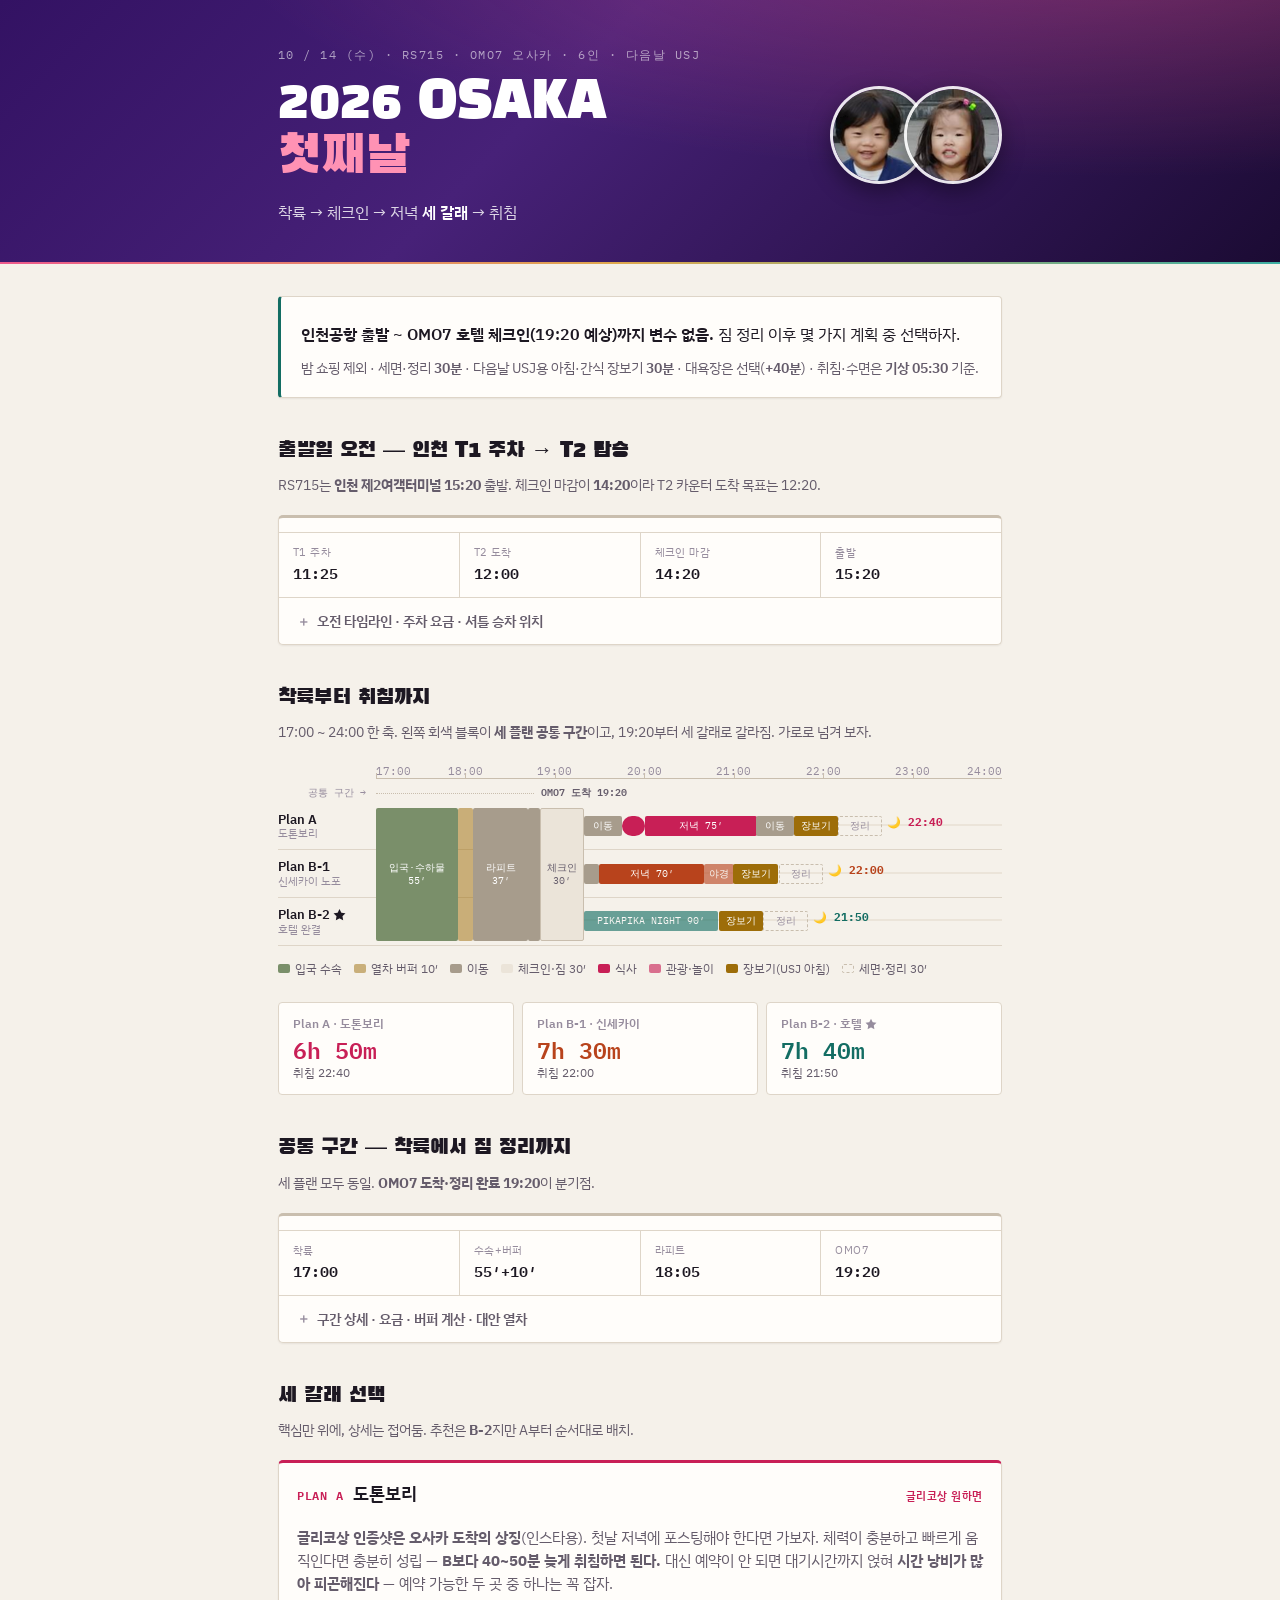
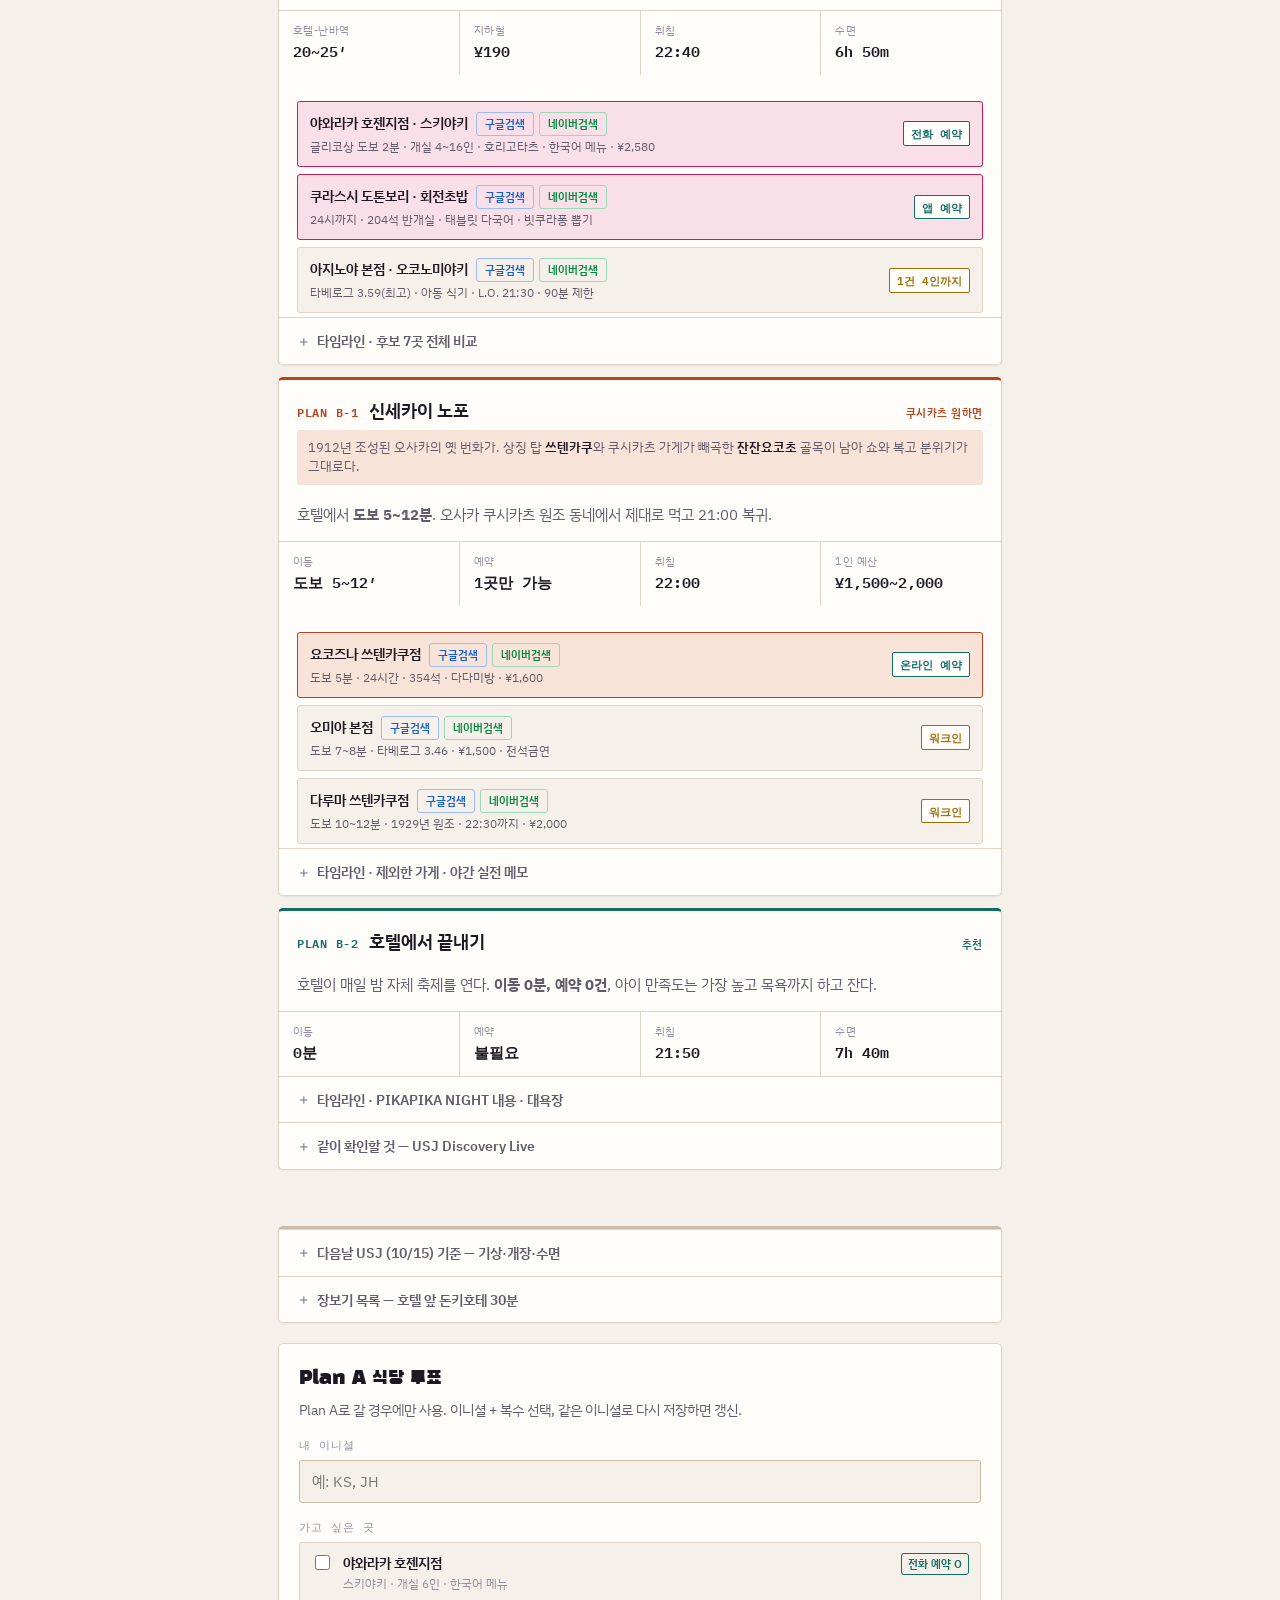
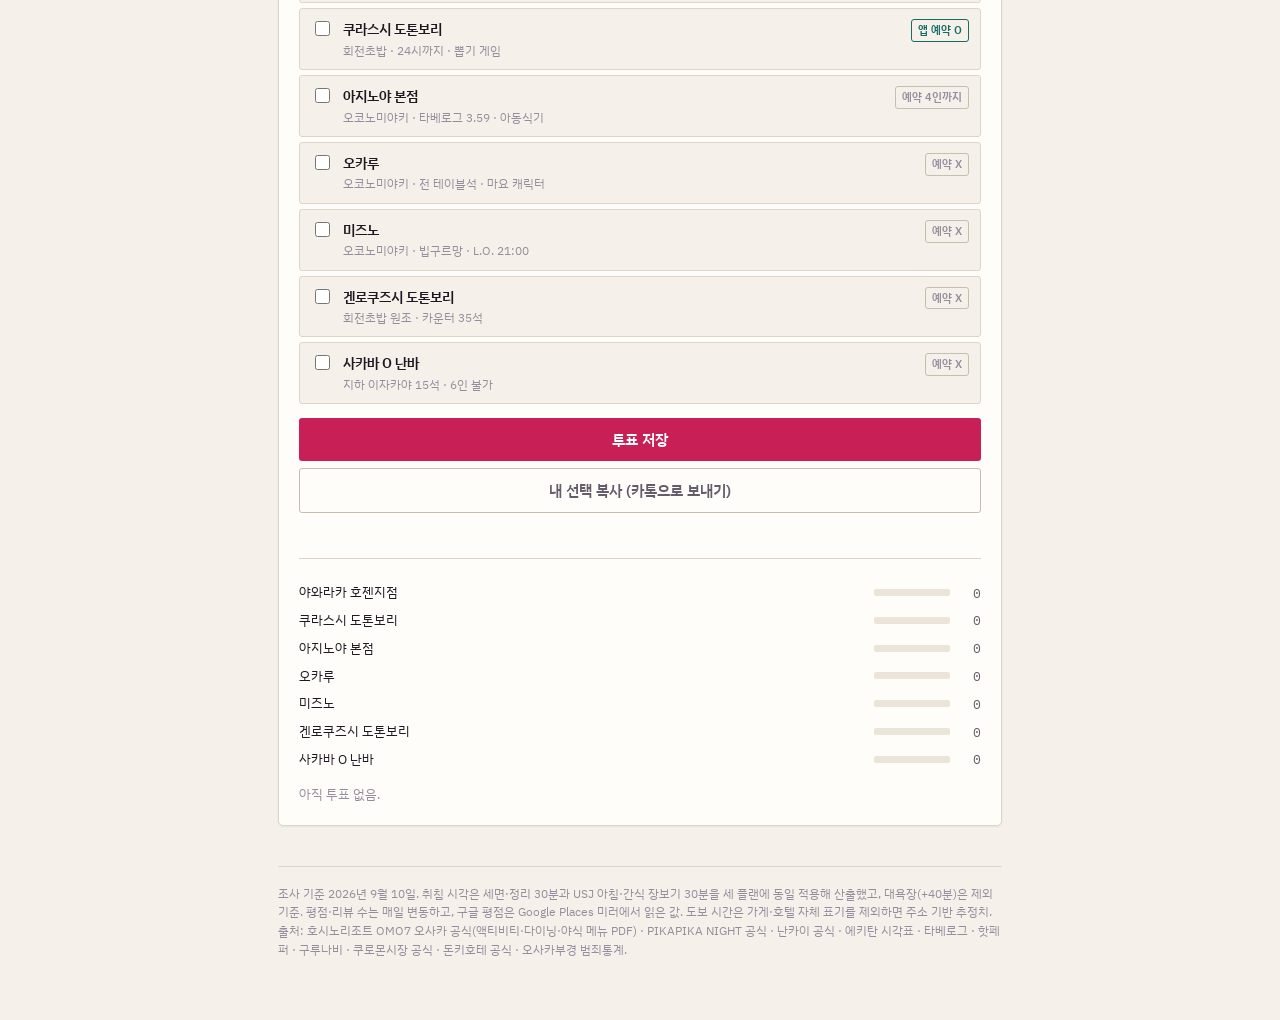
==== commit 1341e2cf: "Add files via upload" ====
--- a/index.html
+++ b/index.html
@@ -4,10 +4,10 @@
 <meta charset="UTF-8">
 <meta name="viewport" content="width=device-width, initial-scale=1.0">
 <meta name="color-scheme" content="light dark">
-<meta name="description" content="2026.10.14 오사카 첫째날 — 인천 출발부터 취침까지, 19:20에 갈라지는 저녁 세 갈래">
+<meta name="description" content="2026.10.14 오사카 첫째날 — 인천 출발부터 취침까지, OMO7 도착 후 갈라지는 저녁 세 갈래">
 <meta property="og:type" content="website">
 <meta property="og:title" content="2026 OSAKA 첫째날 - 10/14">
-<meta property="og:description" content="인천 T2 출발 → KIX 착륙 → OMO7 → 저녁 세 갈래 → 취침.">
+<meta property="og:description" content="인천 T2 출발 → KIX → OMO7 → 저녁 세 갈래 → 취침.">
 <meta name="twitter:card" content="summary">
 <link rel="icon" href="data:image/svg+xml,%3Csvg xmlns='http://www.w3.org/2000/svg' viewBox='0 0 100 100'%3E%3Ctext y='.9em' font-size='90'%3E%F0%9F%8D%A2%3C/text%3E%3C/svg%3E">
 <title>2026 OSAKA 첫째날 - 10/14</title>
@@ -75,7 +75,21 @@
   opacity:.9;
 }
 .herobar .inner{max-width:760px;margin:0 auto;padding:46px 18px 40px;}
-.hero{padding:0;}
+.hero{padding:0;display:flex;align-items:center;gap:24px;justify-content:space-between;}
+.herotext{flex:1;min-width:0;}
+.avatars{display:flex;flex-shrink:0;}
+.avatars img{
+  width:98px;height:98px;border-radius:50%;display:block;
+  border:3px solid rgba(255,255,255,.88);
+  box-shadow:0 8px 22px rgba(0,0,0,.38);
+  background:rgba(255,255,255,.12);
+}
+.avatars img + img{margin-left:-24px;}
+@media (max-width:620px){
+  .hero{flex-direction:column;align-items:flex-start;gap:20px;}
+  .avatars img{width:78px;height:78px;}
+  .avatars img + img{margin-left:-18px;}
+}
 .eyebrow{
   font-family:'IBM Plex Mono',monospace;font-size:11.5px;letter-spacing:.13em;
   text-transform:uppercase;color:rgba(255,255,255,.58);
@@ -340,9 +354,15 @@
 
 <div class="herobar"><div class="inner">
 <header class="hero">
+  <div class="herotext">
   <div class="eyebrow">10 / 14 (수) · RS715 · OMO7 오사카 · 6인 · 다음날 USJ</div>
   <h1>2026 OSAKA<br><em>첫째날</em></h1>
   <p class="lede">착륙 → 체크인 → 저녁 <b>세 갈래</b> → 취침</p>
+  </div>
+  <div class="avatars">
+    <img src="[data-uri]" alt="아들" width="240" height="240">
+    <img src="[data-uri]" alt="딸" width="240" height="240">
+  </div>
 </header>
 </div></div>
 
@@ -351,8 +371,7 @@
 
 
 <div class="answer">
-  <div class="t">공통 규칙</div>
-  <p><b>19:20 호텔체크인까지는 세 플랜이 완전히 동일.</b> 짐 정리가 끝나는 19:20에 갈라짐.</p>
+  <p><b>인천공항 출발 ~ OMO7 호텔 체크인(19:20 예상)까지 변수 없음.</b> 짐 정리 이후 몇 가지 계획 중 선택하자.</p>
   <p class="sm">밤 쇼핑 제외 · 세면·정리 <b>30분</b> · 다음날 USJ용 아침·간식 장보기 <b>30분</b> · 대욕장은 선택(<b>+40분</b>) · 취침·수면은 <b>기상 05:30</b> 기준.</p>
 </div>
 
@@ -362,7 +381,7 @@
   <div class="plans">
     <div class="plan" data-p="B2" style="border-top-color:var(--line-2)">
       <div class="kpis">
-        <div class="kpi"><div class="k">T1 주차</div><div class="v">11:00</div></div>
+        <div class="kpi"><div class="k">T1 주차</div><div class="v">11:25</div></div>
         <div class="kpi"><div class="k">T2 도착</div><div class="v">12:00</div></div>
         <div class="kpi"><div class="k">체크인 마감</div><div class="v">14:20</div></div>
         <div class="kpi"><div class="k">출발</div><div class="v">15:20</div></div>
@@ -371,8 +390,8 @@
         <summary>오전 타임라인 · 주차 요금 · 셔틀 승차 위치</summary>
         <div class="dbody">
           <div class="mt">
-            <div class="mt-r"><div class="mt-t">11:00</div><div class="mt-d"><b>인천 T1 장기주차장 도착 · 주차</b><span>장기주차 <b>1일 ₩9,000</b>(단기 ₩24,000). <b>다자녀 50% 감면 ₩4,500</b> — 만18세 이하 막내가 있는 2자녀 이상 가구 대상, <b>사전 등록 필요</b>(차량등록증 + 가족관계증명서)</span></div><div class="mt-i"><svg><use href="#i-pin"/></svg></div></div>
-            <div class="mt-r"><div class="mt-t">11:15–11:30</div><div class="mt-d"><b>장기주차장 셔틀 → T1</b><span>공항01번 · 무료 · 04:30~24:00 · 배차 8~16분 · T1 1층 <b>3번 출입구 길 건너 3C</b> 승차</span></div><div class="mt-i"><svg><use href="#i-train"/></svg></div></div>
+            <div class="mt-r"><div class="mt-t">11:25</div><div class="mt-d"><b>인천 T1 단기주차장 도착 · 주차</b><span>터미널 바로 앞이라 <b>셔틀 없이 도보로 연결</b>. 요금 <b>1일 ₩24,000</b> · 최초 10분 무료 · 시간당 ₩2,400. 짐과 아이 둘을 데리고 셔틀을 안 타는 값으로는 합리적</span></div><div class="mt-i"><svg><use href="#i-pin"/></svg></div></div>
+            <div class="mt-r"><div class="mt-t">11:35</div><div class="mt-d"><b>T1 3층 출발층으로 이동</b><span>주차장에서 도보. 순환버스 승차장까지 여유 5분</span></div><div class="mt-i"><svg><use href="#i-walk"/></svg></div></div>
             <div class="mt-r"><div class="mt-t">11:40–12:00</div><div class="mt-d"><b>터미널 간 순환버스 → T2</b><span>무료 · 15km <b>약 15분</b> · 배차 약 10분 · 05:00~23:00 · <b>T1 3층 중앙 8번 게이트 앞</b> 승차 → T2 3층 중앙 하차. 도로가 막히면 <b>공항철도 ₩1,050 · 6분</b>이 더 확실</span></div><div class="mt-i"><svg><use href="#i-train"/></svg></div></div>
             <div class="mt-r"><div class="mt-t">12:10–13:00</div><div class="mt-d"><b>에어서울 체크인 + 수하물 위탁</b><span>T2 <b>3층 E1~E10 카운터</b> · 오픈 첫편 출발 2시간 30분 전 · <b>마감 14:20</b>(출발 60분 전)</span></div><div class="mt-i"><svg><use href="#i-gate"/></svg></div></div>
             <div class="mt-r"><div class="mt-t">13:00–13:40</div><div class="mt-d"><b>보안검색 + 출국심사</b><span>요즘 병목은 보안검색. 항공사들이 권고를 2시간 → <b>3시간 전</b>으로 올린 이유</span></div><div class="mt-i"><svg><use href="#i-target"/></svg></div></div>
@@ -380,8 +399,8 @@
             <div class="mt-r"><div class="mt-t">14:50</div><div class="mt-d"><b>탑승 게이트 도착</b><span>탑승 시작 출발 25~30분 전 · <b>마감 출발 10분 전</b></span></div><div class="mt-i"><svg><use href="#i-plane"/></svg></div></div>
             <div class="mt-r"><div class="mt-t">15:20</div><div class="mt-d"><b>RS715 출발 → 17:00 KIX 도착</b><span>1시간 40분 · KIX 제1터미널</span></div><div class="mt-i"><svg><use href="#i-plane"/></svg></div></div>
           </div>
-          <div class="note"><b>대안 — T2 장기주차장.</b> 요금이 <b>T1과 같은 ₩9,000</b>인데 셔틀을 한 번만 탄다(공항02번, T2 1층 중앙, <b>24시간 운행</b>). T1에 주차하면 <b>주차장→T1 셔틀 + T1→T2 순환버스로 두 번</b>이라 6인 짐까지 감안하면 45~60분. T1 주차가 확정이면 위 시각표대로 가면 되고, 바꿀 수 있다면 T2가 단순하다.</div>
-          <div class="note q"><b>귀국은 인천 T1 도착.</b> 티웨이 TW304 — 10/18(일) KIX 제1터미널 14:30 → 인천 <b>제1여객터미널</b> 16:30. 갈 때 T2 / 올 때 T1이라, 오히려 <b>T1에 주차하면 돌아올 때 동선이 편하다</b>. T2에 주차하면 귀국 후 순환버스를 한 번 더 타야 한다.</div>
+          <div class="note"><b>왜 T1에 주차하나.</b> T2 단기주차장도 요금은 같은 ₩24,000이고, T2에 바로 대면 순환버스 20분을 아낀다. 그런데 <b>귀국편이 T1 도착</b>이라 T2에 주차하면 돌아올 때 순환버스를 한 번 더 타야 한다 — 짐이 늘어난 귀국길에 타는 게 더 번거롭다. <b>T1 주차는 갈 때 20분을 쓰고 올 때 20분을 버는 선택</b>이다.</div>
+          <div class="note q"><b>귀국은 인천 T1 도착.</b> 티웨이 TW304 — 10/18(일) KIX 제1터미널 14:30 → 인천 <b>제1여객터미널</b> 16:30. 도착층에서 주차장까지 바로 걸어간다.</div>
           <div class="note q"><b>출국 혼잡도는 10/12에 확인.</b> 인천공항 예측 서비스는 D+2까지만 제공하고 매일 17:00 갱신. 시간당 5,500명 이상이면 빨간색.</div>
           <div class="note"><b>시간이 남으면 — 하루카스 300 야경.</b> "길 건너"는 아니다. OMO7에서 아베노 하루카스는 <b>약 1.8~2.0km · 도보 25~30분</b>(추정)이라 <b>JR 신이마미야 → 텐노지 1정거장, 2~3분, ¥150</b>이 정답. 전망대 <b>09:00~22:00, 최종입장 21:30</b> · 대인 ¥2,200 / 소인(6~14세) ¥900 · 전날까지 웹 예매 시 ¥1,980 / ¥810. <b>Plan B로 저녁을 일찍 끝내면 20:40~21:30 입장이 가능</b>하지만 취침이 23시를 넘겨 USJ 전날엔 무리 — <b>여행 후반 다른 날 밤</b>이 낫다.<br><br><b>HARBS(하루카스 근철본점 윙관 3F)</b>는 밀크레이프 ¥1,050 · 커피 ¥700(리필) · 63석 · <b>예약 불가</b>인데 <b>L.O. 19:00</b>이라 첫날 밤에는 물리적으로 불가능하다. 다른 날 낮으로 잡자. 초등학생 이상 <b>1인 1음료 필수</b>라 6인이면 음료 6잔이 붙는다.</div>
         </div>
@@ -469,16 +488,6 @@
     <div class="st" data-p="B1"><div class="k">Plan B-1 · 신세카이</div><div class="v">7h 30m</div><div class="d">취침 22:00</div></div>
     <div class="st" data-p="B2"><div class="k">Plan B-2 · 호텔 ★</div><div class="v">7h 40m</div><div class="d">취침 21:50</div></div>
   </div>
-  <div class="note">기상 <b>05:30</b> 기준. USJ는 10/15 08:00 개장 게시이지만 <b>15~30분 앞당겨 여는 날이 많아</b> 게이트 06:30~07:00 도착이 안전선. 대욕장을 넣으면 세 플랜 모두 <b>+40분</b> — B-2 22:30 / B-1 22:40 / A 23:20.</div>
-  <div class="note q"><b>장보기 30분 — MEGA 돈키호테 신세카이점.</b> 호텔에 편의점이 없다. 신이마미야역 바로 앞, <b>도보 약 5분 · 08:00~05:00 · 면세 가능</b>(공식 표기 08시, 호텔 안내는 09시). 2층에 게임코너가 있어 아이들이 붙잡힐 수 있으니 어른 한 명만 다녀오는 편이 빠르다. <b>Plan A도 난바에서 사 오지 말고</b> 돌아와서 여기서 사자 — 지하철에서 짐만 늘어난다.
-    <div class="shop">
-      <div><b class="k">USJ 아침</b><span>야마자키·후지빵 <b>조리빵·단팥빵</b>(1인 1~2개), <b>바나나</b> 한 송이, 메이지·모리나가 <b>우유·마시는 요구르트</b>, 시리얼바. 삼각김밥은 돈키에 없을 수 있으니 있으면 집고 없으면 빵으로. <b>객실에서 서서 먹고 나갈 수 있는 것</b>만 고르는 게 요령 — 05:30 기상에 조식(07:00 오픈)은 못 먹는다</span></div>
-      <div><b class="k">대기줄 간식</b><span><b>자가리코</b>, <b>포키</b>, <b>킷캣 오사카·말차 한정</b>, 코로로·구미, 미니 초콜릿. 녹지 않고 한 손으로 먹는 것 위주. 아이들 각자 파우치에 나눠 담아두면 줄에서 덜 보챈다</span></div>
-      <div><b class="k">음료</b><span><b>2L 생수 2병</b>(객실용) + <b>500ml 6병</b>(가방용), 이토엔 오이오차, <b>포카리스웨트 분말</b> — USJ에서 물 사 마시면 비싸다. 위더인젤리류 <b>젤리음료</b>는 아침 대용으로도 쓴다</span></div>
-      <div><b class="k">USJ 상비</b><span><b>우비·판초</b>(10월 오사카는 소나기 잦고 워터라이드 대비), <b>휴족시간</b>(발 냉각시트 — 하루 종일 걷는 다음날 밤에 효자), 반창고, 물티슈, 지퍼백(젖은 옷용), 휴대용 보조배터리</span></div>
-      <div><b class="k">겸용 기념품</b><span>어차피 한 번은 사야 하니 첫날 미리 봐두자 — 킷캣 지역 한정, 로이스, 도쿄바나나류, 곤약젤리. <b>가격만 확인하고 구매는 마지막 날</b>로 미루면 짐이 줄어든다</span></div>
-    </div>
-    <span class="subnote">품목 추천은 일반적인 구성이고, 재고·가격은 지점 상황에 따라 다르다.</span></div>
 </section>
 
 <section>
@@ -506,7 +515,7 @@
             <div class="mt-r"><div class="mt-t">18:50–19:20</div><div class="mt-d"><b>OMO7 도착 → 정리 완료 19:20</b><span>체크인 15:00~ · 436실 · 6인 체크인 20분 + 방 배분·짐 최소 정리 10분. <b>세 플랜 동일</b></span></div><div class="mt-i"><svg><use href="#i-bed"/></svg></div></div>
           </div>
           <div class="note q"><b>터미널 확정.</b> 갈 때 <b>에어서울 RS715</b> — 인천 제2여객터미널 15:20 → KIX <b>제1터미널</b> 17:00. 올 때 <b>티웨이 TW304</b> — KIX <b>제1터미널</b> 10/18(일) 14:30 → 인천 <b>제1여객터미널</b> 16:30. KIX는 왕복 모두 제1터미널이라 셔틀이 없지만, <b>인천은 갈 때 T2 / 올 때 T1로 다릅니다</b> — 주차나 픽업 잡을 때 주의.</div>
-          <div class="note"><b>¥1,350은 옛 가격.</b> 2023년 관공토쿠와리 가격이고 지금은 ¥1,560으로 올랐다. 확인되는 최저는 <b>디지털킷푸 ¥1,410</b>. 판매처 1+1 행사는 확인된 게 없어 기다릴 근거로 삼기 어렵다. Klook 같은 재판매처는 <b>어린이표를 안 팔아</b> 현장 구매를 요구하니, 6인을 한 번에 처리하려면 난카이 공식 디지털킷푸가 낫다.</div>
+          <div class="note"><b>라피트 성인 ¥1,560</b>(현장), 최저는 <b>디지털킷푸 ¥1,410</b>. Klook 같은 재판매처는 <b>어린이표를 안 팔아</b> 현장 구매를 요구하니, 6인을 한 번에 처리하려면 난카이 공식 디지털킷푸가 낫다.</div>
           <div class="note">비행기가 <b>1시간 지연</b>되면 18:00 착륙 → 19:05 라피트 → 20:20 OMO7 정리 완료. 이때 예약이 걸린 Plan A는 가게에 연락해야 하지만, <b>B-2는 그대로 합류만 하면 된다</b> — PIKAPIKA NIGHT 최종입장이 21:50.</div>
         </div>
       </details>
@@ -542,7 +551,7 @@
         </div>
       </div>
       <details>
-        <summary>타임라인 · 후보 7곳 전체 비교 · 밤 쇼핑</summary>
+        <summary>타임라인 · 후보 7곳 전체 비교</summary>
         <div class="dbody">
           <div class="mt">
             <div class="mt-r"><div class="mt-t">19:20–19:45</div><div class="mt-d"><b>호텔 → 도톤보리 · 25분</b><span>동물원앞역 6번 출구 도보 4~5분 → 미도스지선 난바 2정거장 5분 ¥190 → 난바 14번 출구 도보 6분</span></div><div class="mt-i"><svg><use href="#i-train"/></svg></div></div>
@@ -648,6 +657,32 @@
       </div>
 </section>
 
+<section>
+  <div class="plans">
+    <div class="plan" data-p="B2" style="border-top-color:var(--line-2)">
+      <details>
+        <summary>다음날 USJ (10/15) 기준 — 기상·개장·수면</summary>
+        <div class="dbody"><div class="note">기상 <b>05:30</b> 기준. USJ는 10/15 08:00 개장 게시이지만 <b>15~30분 앞당겨 여는 날이 많아</b> 게이트 06:30~07:00 도착이 안전선. 대욕장을 넣으면 세 플랜 모두 <b>+40분</b> — B-2 22:30 / B-1 22:40 / A 23:20.</div></div>
+      </details>
+      <details>
+        <summary>장보기 목록 — 호텔 앞 돈키호테 30분</summary>
+        <div class="dbody"><div class="note q"><b>장보기 30분 — MEGA 돈키호테 신세카이점.</b> 호텔에 편의점이 없다. 신이마미야역 바로 앞, <b>도보 약 5분 · 08:00~05:00 · 면세 가능</b>(공식 표기 08시, 호텔 안내는 09시). 2층에 게임코너가 있어 아이들이 붙잡힐 수 있으니 어른 한 명만 다녀오는 편이 빠르다. <b>Plan A도 난바에서 사 오지 말고</b> 돌아와서 여기서 사자 — 지하철에서 짐만 늘어난다.
+    <div class="shop">
+      <div><b class="k">USJ 아침</b><span>야마자키·후지빵 <b>조리빵·단팥빵</b>(1인 1~2개), <b>바나나</b> 한 송이, 메이지·모리나가 <b>우유·마시는 요구르트</b>, 시리얼바. 삼각김밥은 돈키에 없을 수 있으니 있으면 집고 없으면 빵으로. <b>객실에서 서서 먹고 나갈 수 있는 것</b>만 고르는 게 요령 — 05:30 기상에 조식(07:00 오픈)은 못 먹는다</span></div>
+      <div><b class="k">대기줄 간식</b><span><b>자가리코</b>, <b>포키</b>, <b>킷캣 오사카·말차 한정</b>, 코로로·구미, 미니 초콜릿. 녹지 않고 한 손으로 먹는 것 위주. 아이들 각자 파우치에 나눠 담아두면 줄에서 덜 보챈다</span></div>
+      <div><b class="k">음료</b><span><b>2L 생수 2병</b>(객실용) + <b>500ml 6병</b>(가방용), 이토엔 오이오차, <b>포카리스웨트 분말</b> — USJ에서 물 사 마시면 비싸다. 위더인젤리류 <b>젤리음료</b>는 아침 대용으로도 쓴다</span></div>
+      <div><b class="k">USJ 상비</b><span><b>우비·판초</b>(10월 오사카는 소나기 잦고 워터라이드 대비), <b>휴족시간</b>(발 냉각시트 — 하루 종일 걷는 다음날 밤에 효자), 반창고, 물티슈, 지퍼백(젖은 옷용), 휴대용 보조배터리</span></div>
+      <div><b class="k">겸용 기념품</b><span>어차피 한 번은 사야 하니 첫날 미리 봐두자 — 킷캣 지역 한정, 로이스, 도쿄바나나류, 곤약젤리. <b>가격만 확인하고 구매는 마지막 날</b>로 미루면 짐이 줄어든다</span></div>
+    </div>
+    <span class="subnote">품목 추천은 일반적인 구성이고, 재고·가격은 지점 상황에 따라 다르다.</span></div>
+        </div>
+      </details>
+    </div>
+  </div>
+</section>
+
+
+
 <section class="vote">
   <h2 style="font-size:19px">Plan A 식당 투표</h2>
   <p class="sub">Plan A로 갈 경우에만 사용. 이니셜 + 복수 선택, 같은 이니셜로 다시 저장하면 갱신.</p>
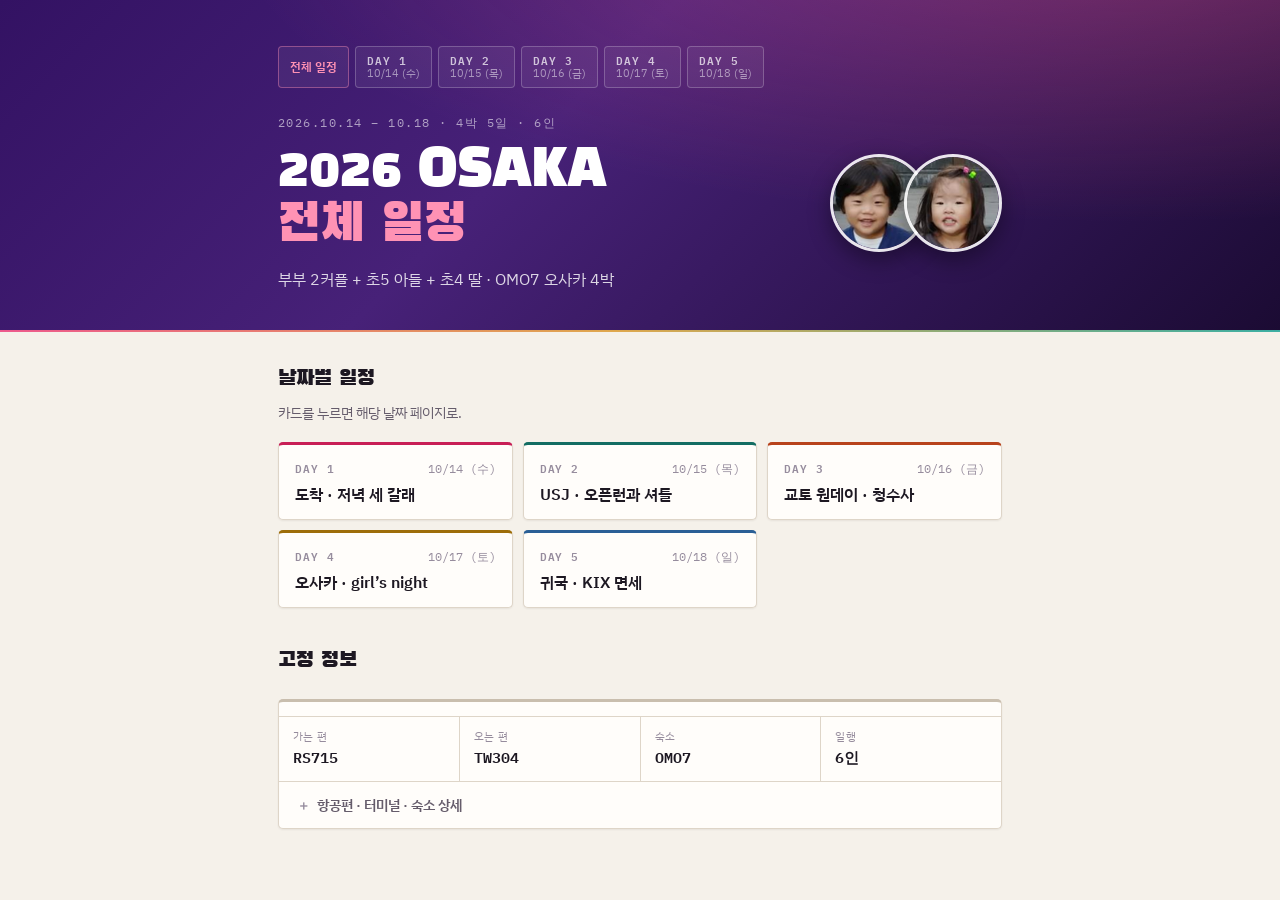
==== commit 2c3b4350: "Add files via upload" ====
--- a/index.html
+++ b/index.html
@@ -4,334 +4,17 @@
 <meta charset="UTF-8">
 <meta name="viewport" content="width=device-width, initial-scale=1.0">
 <meta name="color-scheme" content="light dark">
-<meta name="description" content="2026.10.14 오사카 첫째날 — 인천 출발부터 취침까지, OMO7 도착 후 갈라지는 저녁 세 갈래">
+<title>2026 OSAKA 전체 일정</title>
+<meta name="description" content="2026.10.14–10.18 오사카 4박 5일 · 6인 가족 일정">
 <meta property="og:type" content="website">
-<meta property="og:title" content="2026 OSAKA 첫째날 - 10/14">
-<meta property="og:description" content="인천 T2 출발 → KIX → OMO7 → 저녁 세 갈래 → 취침.">
-<meta name="twitter:card" content="summary">
+<meta property="og:title" content="2026 OSAKA 전체 일정">
+<meta property="og:description" content="날짜별 일정과 고정 정보(항공·숙소·터미널).">
 <link rel="icon" href="data:image/svg+xml,%3Csvg xmlns='http://www.w3.org/2000/svg' viewBox='0 0 100 100'%3E%3Ctext y='.9em' font-size='90'%3E%F0%9F%8D%A2%3C/text%3E%3C/svg%3E">
-<title>2026 OSAKA 첫째날 - 10/14</title>
 <link rel="stylesheet" href="https://fonts.googleapis.com/css2?family=Black+Han+Sans&family=IBM+Plex+Sans+KR:wght@300;400;500;600;700&family=IBM+Plex+Mono:wght@400;500;600&display=swap">
-<style>
-:root{
-  --ground:#f5f1ea; --surface:#fffdfa; --surface-2:#ebe4d9;
-  --ink:#1d1822; --ink-2:#655c6b; --ink-3:#968c9d;
-  --line:#ded5c8; --line-2:#c9beae;
-  --A:#c81f56; --A-soft:#f9dfe8;
-  --B1:#b8431c; --B1-soft:#f8e3d8;
-  --B2:#136d63; --B2-soft:#d9ece9;
-  --gold:#9d6d09; --gold-soft:#f7edd4;
-  --bath:#2a5f96; --bath-soft:#dee8f3;
-  --move:#a79c8c;
-  --shadow:0 1px 2px rgba(40,28,20,.07);
-}
-@media (prefers-color-scheme: dark){
-  :root:not([data-theme="light"]){
-    --ground:#141019; --surface:#1e1926; --surface-2:#2b2436;
-    --ink:#f3eff6; --ink-2:#aaa1b4; --ink-3:#7d738a;
-    --line:#312b3d; --line-2:#473f56;
-    --A:#ff6b96; --A-soft:#40202f;
-    --B1:#f0855a; --B1-soft:#3d2318;
-    --B2:#4ac6b3; --B2-soft:#12332f;
-    --gold:#e8b555; --gold-soft:#382b13;
-    --bath:#79b3e8; --bath-soft:#152838;
-    --move:#5d5468;
-    --shadow:0 1px 2px rgba(0,0,0,.4);
-  }
-}
-:root[data-theme="dark"]{
-  --ground:#141019; --surface:#1e1926; --surface-2:#2b2436;
-  --ink:#f3eff6; --ink-2:#aaa1b4; --ink-3:#7d738a;
-  --line:#312b3d; --line-2:#473f56;
-  --A:#ff6b96; --A-soft:#40202f;
-  --B1:#f0855a; --B1-soft:#3d2318;
-  --B2:#4ac6b3; --B2-soft:#12332f;
-  --gold:#e8b555; --gold-soft:#382b13;
-  --bath:#79b3e8; --bath-soft:#152838;
-  --move:#5d5468;
-  --shadow:0 1px 2px rgba(0,0,0,.4);
-}
-*{box-sizing:border-box;}
-body{
-  margin:0;background:var(--ground);color:var(--ink);
-  font-family:'IBM Plex Sans KR',system-ui,'Malgun Gothic',sans-serif;line-height:1.6;
-  -webkit-font-smoothing:antialiased;
-}
-.wrap{max-width:760px;margin:0 auto;padding:0 18px 60px;}
-h1,h2,h3{margin:0;text-wrap:balance;}
-.mono{font-family:'IBM Plex Mono',ui-monospace,monospace;font-variant-numeric:tabular-nums;}
-
-/* hero — full-bleed deep purple band, inverted type */
-.herobar{
-  background:
-    radial-gradient(120% 150% at 88% -20%, rgba(255,90,140,.34) 0%, rgba(255,90,140,0) 58%),
-    linear-gradient(135deg,#331263 0%,#472178 42%,#1b0b33 100%);
-  color:#fff;position:relative;overflow:hidden;
-  box-shadow:inset 0 -1px 0 rgba(255,255,255,.10);
-}
-.herobar::after{
-  content:"";position:absolute;left:0;right:0;bottom:0;height:2px;
-  background:linear-gradient(90deg,#ff5f8f 0%,#f0b64a 48%,#3fbfae 100%);
-  opacity:.9;
-}
-.herobar .inner{max-width:760px;margin:0 auto;padding:46px 18px 40px;}
-.hero{padding:0;display:flex;align-items:center;gap:24px;justify-content:space-between;}
-.herotext{flex:1;min-width:0;}
-.avatars{display:flex;flex-shrink:0;}
-.avatars img{
-  width:98px;height:98px;border-radius:50%;display:block;
-  border:3px solid rgba(255,255,255,.88);
-  box-shadow:0 8px 22px rgba(0,0,0,.38);
-  background:rgba(255,255,255,.12);
-}
-.avatars img + img{margin-left:-24px;}
-@media (max-width:620px){
-  .hero{flex-direction:column;align-items:flex-start;gap:20px;}
-  .avatars img{width:78px;height:78px;}
-  .avatars img + img{margin-left:-18px;}
-}
-.eyebrow{
-  font-family:'IBM Plex Mono',monospace;font-size:11.5px;letter-spacing:.13em;
-  text-transform:uppercase;color:rgba(255,255,255,.58);
-}
-h1{
-  font-family:'Black Han Sans',sans-serif;font-weight:400;
-  font-size:clamp(32px,8vw,52px);line-height:1.05;margin:12px 0 0;color:#fff;
-}
-h1 em{font-style:normal;color:#ff92b4;}
-.lede{margin:14px 0 0;font-size:15.5px;color:rgba(255,255,255,.82);max-width:56ch;}
-.lede b{color:#fff;font-weight:600;}
-
-/* answer band */
-.answer{
-  margin-top:32px;background:var(--surface);border:1px solid var(--line);
-  border-left:3px solid var(--B2);border-radius:4px;padding:18px 20px;box-shadow:var(--shadow);
-}
-.answer .t{font-family:'IBM Plex Mono',monospace;font-size:10.5px;letter-spacing:.12em;text-transform:uppercase;color:var(--B2);font-weight:600;}
-.answer p{margin:7px 0 0;font-size:16px;}
-.answer p b{font-weight:600;}
-.answer .sm{font-size:13.5px;color:var(--ink-2);margin-top:9px;}
-
-/* ── time axis ── */
-h2{font-family:'Black Han Sans',sans-serif;font-weight:400;font-size:22px;}
-section{padding:36px 0 0;}
-.sub{margin:5px 0 0;font-size:13.5px;color:var(--ink-2);}
-.axis-scroll{overflow-x:auto;margin-top:20px;padding-bottom:6px;}
-.axis{min-width:660px;}
-.ticks{display:grid;grid-template-columns:88px 1fr;gap:10px;}
-.ticks-bar{position:relative;height:16px;border-bottom:1px solid var(--line-2);}
-.ticks-bar span{
-  position:absolute;top:0;font-family:'IBM Plex Mono',monospace;font-size:10.5px;
-  color:var(--ink-3);transform:translateX(-50%);
-}
-.ticks-bar i{position:absolute;bottom:0;width:1px;height:5px;background:var(--line-2);}
-.lane{display:grid;grid-template-columns:88px 1fr;gap:10px;align-items:center;padding:9px 0;border-bottom:1px solid var(--line);}
-.lane-name{font-size:12.5px;font-weight:600;line-height:1.25;}
-.lane-name small{display:block;font-weight:400;font-size:10.5px;color:var(--ink-3);}
-.track{position:relative;height:26px;}
-.track::before{content:"";position:absolute;inset:11px 0 auto 0;height:2px;background:var(--surface-2);}
-.seg{
-  position:absolute;top:3px;height:20px;border-radius:2px;
-  font-family:'IBM Plex Mono',monospace;font-size:10px;line-height:20px;
-  color:#fff;text-align:center;overflow:hidden;white-space:nowrap;
-}
-.seg.m{background:var(--move);}
-.seg.c{background:var(--surface-2);color:var(--ink-2);}
-.seg.p{background:var(--gold);}
-.seg.gate{background:#7a8f6a;}
-.seg.buf{background:var(--gold);opacity:.45;}
-.seg.bath{background:var(--bath);}
-.seg.wind{background:transparent;border:1px dashed var(--line-2);color:var(--ink-3);line-height:18px;}
-.seg.ghost{height:6px;top:10px;background:var(--surface-2);border-radius:3px;}
-.branches{position:relative;}
-.commonblock{position:absolute;left:98px;right:0;top:0;bottom:0;z-index:2;pointer-events:none;}
-.cseg{
-  position:absolute;top:5px;bottom:5px;border-radius:2px;
-  display:flex;align-items:center;justify-content:center;padding:4px 3px;
-}
-.cseg span{
-  font-family:'IBM Plex Mono',monospace;font-size:10px;color:#fff;
-  white-space:normal;text-align:center;line-height:1.3;
-  word-break:keep-all;overflow-wrap:anywhere;
-}
-.cseg.gate{background:#7a8f6a;}
-.cseg.buf{background:var(--gold);opacity:.5;}
-.cseg.m{background:var(--move);}
-.cseg.c{background:var(--surface-2);border:1px solid var(--line-2);}
-.cseg.c span{color:var(--ink-2);}
-.lane.branch .track::before{left:33.3%;}
-.branch-fork{position:absolute;left:0;right:0;top:0;bottom:0;pointer-events:none;}
-.lane[data-p="A"] .seg.eat,.lane[data-p="A"] .seg.fun{background:var(--A);}
-.lane[data-p="A2"] .seg.eat,.lane[data-p="A2"] .seg.fun{background:var(--A);}
-.lane[data-p="B1"] .seg.eat,.lane[data-p="B1"] .seg.fun{background:var(--B1);}
-.lane[data-p="B2"] .seg.eat,.lane[data-p="B2"] .seg.fun{background:var(--B2);}
-.seg.fun{opacity:.62;}
-.lane[data-p="A"] .seg.fun[style*="39.3%"]{opacity:1;border-radius:10px;}
-.bed{position:absolute;top:-2px;font-size:11px;font-family:'IBM Plex Mono',monospace;font-weight:600;white-space:nowrap;}
-.bed b{display:inline-block;transform:translateY(1px);}
-.lane[data-p="A"] .bed{color:var(--A);}
-.lane[data-p="A2"] .bed{color:var(--A);}
-.lane[data-p="B1"] .bed{color:var(--B1);}
-.lane[data-p="B2"] .bed{color:var(--B2);}
-.legend{display:flex;gap:12px;flex-wrap:wrap;margin-top:14px;font-size:11.5px;color:var(--ink-2);}
-.legend span{display:flex;align-items:center;gap:5px;}
-.legend i{width:12px;height:9px;border-radius:2px;display:block;}
-.annorow{display:grid;grid-template-columns:88px 1fr;gap:10px;margin-top:4px;}
-.annolabel{font-family:'IBM Plex Mono',monospace;font-size:10px;color:var(--ink-3);text-align:right;line-height:20px;}
-.annoline{position:relative;height:20px;}
-.annoline::before{content:"";position:absolute;left:0;width:33.3%;top:10px;border-top:1px dotted var(--line-2);}
-.annoline span{
-  position:absolute;left:33.3%;top:0;transform:translateX(-50%);
-  background:var(--ground);padding:0 7px;font-family:'IBM Plex Mono',monospace;
-  font-size:10px;color:var(--ink-2);font-weight:600;white-space:nowrap;
-}
-a.ext{color:var(--bath);text-decoration:underline;text-underline-offset:2px;font-weight:600;}
-a.ext:hover{background:var(--bath-soft);}
-a.ext:focus-visible{outline:2px solid var(--bath);outline-offset:2px;}
-.sbtn{display:inline-flex;gap:5px;flex-shrink:0;}
-.sbtn button{
-  font-family:inherit;font-size:10.5px;font-weight:600;cursor:pointer;
-  padding:3px 8px;border-radius:3px;border:1px solid;background:transparent;white-space:nowrap;
-}
-.sbtn button.g{color:#1a5fd0;border-color:#9dbcf0;}
-.sbtn button.g:hover{background:#1a5fd0;color:#fff;border-color:#1a5fd0;}
-.sbtn button.n{color:#048a42;border-color:#9bd9b8;}
-.sbtn button.n:hover{background:#03c75a;color:#fff;border-color:#03c75a;}
-.sbtn button:focus-visible{outline:2px solid var(--ink-2);outline-offset:1px;}
-.pick .nm{display:flex;align-items:baseline;gap:8px;flex-wrap:wrap;}
-.shop{display:grid;gap:0;margin-top:10px;}
-.shop > div{display:grid;grid-template-columns:70px 1fr;gap:10px;padding:7px 0;border-top:1px dotted var(--line-2);font-size:13px;}
-.shop > div:first-child{border-top:0;}
-.shop b.k{color:var(--ink-3);font-weight:600;}
-.shop span{color:var(--ink-2);}
-.shop span b{color:var(--ink);font-weight:600;}
-.areanote{margin:6px 18px 0;padding:8px 11px;background:var(--B1-soft);border-radius:3px;font-size:12.5px;color:var(--ink-2);line-height:1.55;}
-.areanote b{color:var(--ink);font-weight:600;}
-.subnote{font-size:12px;color:var(--ink-3);font-weight:400;margin-top:3px;line-height:1.5;}
-
-/* sleep tiles */
-.sleep{display:grid;grid-template-columns:repeat(auto-fit,minmax(140px,1fr));gap:8px;margin-top:18px;}
-.st{background:var(--surface);border:1px solid var(--line);border-radius:4px;padding:12px 14px;}
-.st .k{font-size:11.5px;color:var(--ink-3);font-weight:600;}
-.st .v{font-family:'IBM Plex Mono',monospace;font-size:23px;font-weight:600;line-height:1.15;margin-top:3px;}
-.st .d{font-size:11.5px;color:var(--ink-2);margin-top:1px;}
-.st[data-p="A"] .v{color:var(--A);} .st[data-p="A2"] .v{color:var(--A);}
-.st[data-p="B1"] .v{color:var(--B1);} .st[data-p="B2"] .v{color:var(--B2);}
-
-/* plan cards */
-.plans{display:grid;gap:12px;margin-top:20px;}
-.plan{background:var(--surface);border:1px solid var(--line);border-radius:5px;box-shadow:var(--shadow);overflow:hidden;}
-.plan[data-p="A"]{border-top:3px solid var(--A);}
-.plan[data-p="B1"]{border-top:3px solid var(--B1);}
-.plan[data-p="B2"]{border-top:3px solid var(--B2);}
-.plan-h{padding:16px 18px 0;display:flex;align-items:baseline;gap:10px;flex-wrap:wrap;}
-.plan-h h3{font-size:17.5px;font-weight:600;}
-.plan[data-p="A"] .code,.plan[data-p="A"] .rec{color:var(--A);}
-.plan[data-p="B1"] .code,.plan[data-p="B1"] .rec{color:var(--B1);}
-.plan[data-p="B2"] .code,.plan[data-p="B2"] .rec{color:var(--B2);}
-.code{font-family:'IBM Plex Mono',monospace;font-size:12px;font-weight:600;letter-spacing:.06em;}
-.rec{margin-left:auto;font-size:11px;font-weight:600;letter-spacing:.05em;white-space:nowrap;}
-.gist{padding:4px 18px 0;font-size:14.5px;color:var(--ink-2);}
-.kpis{display:flex;gap:0;margin:14px 0 0;border-top:1px solid var(--line);}
-.kpi{flex:1;padding:11px 14px;border-right:1px solid var(--line);}
-.kpi:last-child{border-right:0;}
-.kpi .k{font-size:10.5px;color:var(--ink-3);letter-spacing:.04em;}
-.kpi .v{font-family:'IBM Plex Mono',monospace;font-size:15px;font-weight:600;margin-top:1px;}
-details{border-top:1px solid var(--line);}
-summary{
-  padding:12px 18px;font-size:13.5px;font-weight:600;color:var(--ink-2);
-  cursor:pointer;list-style:none;display:flex;align-items:center;gap:7px;
-}
-summary::-webkit-details-marker{display:none;}
-summary::before{content:"＋";font-family:'IBM Plex Mono',monospace;font-size:13px;color:var(--ink-3);}
-details[open] summary::before{content:"−";}
-summary:hover{color:var(--ink);}
-summary:focus-visible{outline:2px solid var(--B2);outline-offset:-2px;}
-.dbody{padding:0 18px 16px;}
-
-/* mini timeline inside details */
-.mt{display:grid;gap:0;}
-.mt-r{display:grid;grid-template-columns:92px 1fr 40px;gap:11px;padding:10px 0;border-top:1px dotted var(--line-2);font-size:13.5px;align-items:start;}
-.mt-i{width:40px;height:40px;border-radius:5px;display:flex;align-items:center;justify-content:center;background:var(--surface-2);}
-.mt-i svg{width:22px;height:22px;stroke-width:1.6;fill:none;stroke-linecap:round;stroke-linejoin:round;}
-.plan[data-p="A"] .mt-i{background:var(--A-soft);color:var(--A);}
-.plan[data-p="B1"] .mt-i{background:var(--B1-soft);color:var(--B1);}
-.plan[data-p="B2"] .mt-i{background:var(--B2-soft);color:var(--B2);}
-.mt-i svg{stroke:currentColor;}
-.mt-r:first-child{border-top:0;}
-.mt-t{font-family:'IBM Plex Mono',monospace;font-size:12.5px;font-weight:500;color:var(--ink-3);}
-.mt-d b{font-weight:600;}
-.mt-d span{display:block;font-size:12.5px;color:var(--ink-2);}
-
-/* pick chips */
-.picks{display:grid;gap:7px;margin-top:12px;}
-.pick{display:grid;grid-template-columns:1fr auto;gap:10px;align-items:center;padding:10px 12px;background:var(--ground);border:1px solid var(--line);border-radius:3px;}
-.pick.best{border-color:currentColor;}
-.plan[data-p="A"] .pick.best{border-color:var(--A);background:var(--A-soft);}
-.plan[data-p="B1"] .pick.best{border-color:var(--B1);background:var(--B1-soft);}
-.plan[data-p="B2"] .pick.best{border-color:var(--B2);background:var(--B2-soft);}
-.pick .nm{font-size:14px;font-weight:600;}
-.pick .mt2{font-size:12px;color:var(--ink-2);margin-top:1px;}
-.pick .tag{font-family:'IBM Plex Mono',monospace;font-size:10.5px;font-weight:600;white-space:nowrap;padding:3px 7px;border-radius:2px;background:var(--surface);border:1px solid var(--line-2);color:var(--ink-2);}
-.pick .tag.ok{color:var(--B2);border-color:currentColor;}
-.pick .tag.no{color:var(--gold);border-color:currentColor;}
-
-.note{margin-top:12px;font-size:13px;padding:10px 12px;border-radius:3px;background:var(--gold-soft);color:var(--ink);}
-.note b{font-weight:600;}
-.note.q{background:var(--surface-2);}
-
-/* vote */
-.vote{margin-top:20px;background:var(--surface);border:1px solid var(--line);border-radius:5px;padding:20px;box-shadow:var(--shadow);}
-label.fl{display:block;font-family:'IBM Plex Mono',monospace;font-size:10.5px;letter-spacing:.1em;text-transform:uppercase;color:var(--ink-3);margin:16px 0 6px;font-weight:500;}
-input[type=text]{width:100%;padding:10px 12px;border-radius:3px;border:1px solid var(--line-2);background:var(--ground);color:var(--ink);font-size:15px;font-family:inherit;}
-input[type=text]:focus-visible{outline:2px solid var(--A);outline-offset:-1px;}
-.opts{display:grid;gap:5px;}
-.opt{display:flex;align-items:center;gap:10px;padding:9px 11px;border-radius:3px;background:var(--ground);border:1px solid var(--line);cursor:pointer;font-size:14px;}
-.opt:has(input:checked){border-color:var(--A);background:var(--A-soft);}
-.opt input{width:15px;height:15px;accent-color:var(--A);flex-shrink:0;}
-.opt .on{flex:1;}
-.opt{align-items:flex-start;}
-.opt .on{flex:1;font-weight:600;}
-.opt .okw{display:block;font-weight:400;font-size:11.5px;color:var(--ink-3);margin-top:1px;}
-.opt .os{font-size:10.5px;font-weight:600;color:var(--ink-3);border:1px solid var(--line-2);border-radius:3px;padding:2px 6px;white-space:nowrap;flex-shrink:0;margin-top:1px;}
-.opt .os.yes{color:var(--B2);border-color:currentColor;}
-.btn{margin-top:14px;width:100%;padding:11px;border:none;border-radius:3px;background:var(--A);color:#fff;font-size:14.5px;font-weight:600;cursor:pointer;font-family:inherit;}
-.btn.ghost{background:transparent;border:1px solid var(--line-2);color:var(--ink-2);margin-top:7px;}
-.btn:disabled{background:var(--line-2);color:var(--ink-3);cursor:not-allowed;}
-.msg{font-size:13px;margin-top:8px;min-height:17px;}
-.msg.ok{color:var(--B2);} .msg.err{color:var(--A);}
-.tally{margin-top:20px;padding-top:16px;border-top:1px solid var(--line);}
-.trow{display:grid;grid-template-columns:1fr 76px 22px;gap:9px;align-items:center;margin-top:7px;font-size:13px;}
-.tbar{background:var(--surface-2);border-radius:2px;height:7px;overflow:hidden;}
-.tbar i{display:block;height:100%;background:var(--A);}
-.tnum{font-family:'IBM Plex Mono',monospace;font-size:12.5px;text-align:right;color:var(--ink-2);}
-.log{margin-top:14px;display:grid;gap:5px;}
-.logi{font-size:12.5px;color:var(--ink-2);background:var(--ground);border-radius:3px;padding:7px 10px;}
-.logi b{color:var(--ink);}
-.empty{font-size:13px;color:var(--ink-3);}
-
-/* todo */
-.todo{display:grid;margin-top:16px;}
-.todo div{display:grid;grid-template-columns:22px 1fr;gap:10px;padding:11px 0;border-top:1px solid var(--line);font-size:14.5px;}
-.todo div:last-child{border-bottom:1px solid var(--line);}
-.todo i{font-style:normal;font-family:'IBM Plex Mono',monospace;font-size:11.5px;color:var(--B2);font-weight:600;padding-top:3px;}
-.todo p{margin:2px 0 0;font-size:13px;color:var(--ink-2);}
-
-footer{margin-top:40px;padding-top:18px;border-top:1px solid var(--line);font-size:11.5px;color:var(--ink-3);line-height:1.65;}
-[hidden]{display:none!important;}
-@media (prefers-reduced-motion:reduce){*{transition:none!important;}}
-@media (max-width:520px){
-  .kpis{flex-wrap:wrap;}
-  .kpi{flex:1 1 50%;border-bottom:1px solid var(--line);}
-  .mt-r{grid-template-columns:74px 1fr 32px;gap:8px;}
-  .mt-i{width:32px;height:32px;} .mt-i svg{width:19px;height:19px;}
-}
-</style>
+<link rel="stylesheet" href="assets/base.css">
 <style>html,body{margin:0}img{max-width:100%}[hidden]{display:none!important}</style>
 </head>
 <body>
-
-
 <svg width="0" height="0" style="position:absolute" aria-hidden="true"><defs>
 <symbol id="i-plane" viewBox="0 0 24 24"><path d="M21 3 3 10.5l7 3 3 7L21 3Z"/><path d="M10 13.5 21 3"/></symbol>
 <symbol id="i-gate" viewBox="0 0 24 24"><path d="M6 3h9a3 3 0 0 1 3 3v15H6z"/><circle cx="12" cy="10" r="2.4"/><path d="M9 16h6"/></symbol>
@@ -351,463 +34,85 @@
 <symbol id="i-tower" viewBox="0 0 24 24"><path d="M12 2v3M7.5 21h9M9 21 11 6h2l2 15M9.6 14h4.8M10.3 10h3.4"/></symbol>
 <symbol id="i-camera" viewBox="0 0 24 24"><rect x="3" y="7" width="18" height="13" rx="2.5"/><circle cx="12" cy="13.5" r="3.4"/><path d="M8.5 7 10 4h4l1.5 3"/></symbol>
 </defs></svg>
-
 <div class="herobar"><div class="inner">
+<nav class="daynav" aria-label="날짜 선택">
+  <a class="home" href="index.html">전체 일정</a>
+  <a href="day1.html"><b>DAY 1</b><span>10/14 (수)</span></a>
+  <a href="day2.html"><b>DAY 2</b><span>10/15 (목)</span></a>
+  <a href="day3.html"><b>DAY 3</b><span>10/16 (금)</span></a>
+  <a href="day4.html"><b>DAY 4</b><span>10/17 (토)</span></a>
+  <a href="day5.html"><b>DAY 5</b><span>10/18 (일)</span></a>
+</nav>
 <header class="hero">
   <div class="herotext">
-  <div class="eyebrow">10 / 14 (수) · RS715 · OMO7 오사카 · 6인 · 다음날 USJ</div>
-  <h1>2026 OSAKA<br><em>첫째날</em></h1>
-  <p class="lede">착륙 → 체크인 → 저녁 <b>세 갈래</b> → 취침</p>
+  <div class="eyebrow">2026.10.14 – 10.18 · 4박 5일 · 6인</div>
+  <h1>2026 OSAKA<br><em>전체 일정</em></h1>
+  <p class="lede">부부 2커플 + 초5 아들 + 초4 딸 · OMO7 오사카 4박</p>
   </div>
   <div class="avatars">
-    <img src="[data-uri]" alt="아들" width="240" height="240">
-    <img src="[data-uri]" alt="딸" width="240" height="240">
+    <img src="assets/kid-boy.png" alt="아들" width="240" height="240">
+    <img src="assets/kid-girl.png" alt="딸" width="240" height="240">
   </div>
 </header>
 </div></div>
 
 <div class="wrap">
 
-
-
-<div class="answer">
-  <p><b>인천공항 출발 ~ OMO7 호텔 체크인(19:20 예상)까지 변수 없음.</b> 짐 정리 이후 몇 가지 계획 중 선택하자.</p>
-  <p class="sm">밤 쇼핑 제외 · 세면·정리 <b>30분</b> · 다음날 USJ용 아침·간식 장보기 <b>30분</b> · 대욕장은 선택(<b>+40분</b>) · 취침·수면은 <b>기상 05:30</b> 기준.</p>
-</div>
+<section style="padding-top:30px">
+  <h2>날짜별 일정</h2>
+  <p class="sub">카드를 누르면 해당 날짜 페이지로.</p>
+  <div class="daycards">
+    <a class="daycard" href="day1.html">
+      <div class="dc-top"><span class="dc-day">DAY 1</span><span class="dc-date">10/14 (수)</span></div>
+      <div class="dc-title">도착 · 저녁 세 갈래</div>
+    </a>
+    <a class="daycard" href="day2.html">
+      <div class="dc-top"><span class="dc-day">DAY 2</span><span class="dc-date">10/15 (목)</span></div>
+      <div class="dc-title">USJ · 오픈런과 셔틀</div>
+    </a>
+    <a class="daycard" href="day3.html">
+      <div class="dc-top"><span class="dc-day">DAY 3</span><span class="dc-date">10/16 (금)</span></div>
+      <div class="dc-title">교토 원데이 · 청수사</div>
+    </a>
+    <a class="daycard" href="day4.html">
+      <div class="dc-top"><span class="dc-day">DAY 4</span><span class="dc-date">10/17 (토)</span></div>
+      <div class="dc-title">오사카 · girl’s night</div>
+    </a>
+    <a class="daycard" href="day5.html">
+      <div class="dc-top"><span class="dc-day">DAY 5</span><span class="dc-date">10/18 (일)</span></div>
+      <div class="dc-title">귀국 · KIX 면세</div>
+    </a>
+  </div>
+</section>
 
 <section>
-  <h2>출발일 오전 — 인천 T1 주차 → T2 탑승</h2>
-  <p class="sub">RS715는 <b>인천 제2여객터미널 15:20</b> 출발. 체크인 마감이 <b>14:20</b>이라 T2 카운터 도착 목표는 12:20.</p>
+  <h2>고정 정보</h2>
   <div class="plans">
     <div class="plan" data-p="B2" style="border-top-color:var(--line-2)">
       <div class="kpis">
-        <div class="kpi"><div class="k">T1 주차</div><div class="v">11:25</div></div>
-        <div class="kpi"><div class="k">T2 도착</div><div class="v">12:00</div></div>
-        <div class="kpi"><div class="k">체크인 마감</div><div class="v">14:20</div></div>
-        <div class="kpi"><div class="k">출발</div><div class="v">15:20</div></div>
+        <div class="kpi"><div class="k">가는 편</div><div class="v">RS715</div></div>
+        <div class="kpi"><div class="k">오는 편</div><div class="v">TW304</div></div>
+        <div class="kpi"><div class="k">숙소</div><div class="v">OMO7</div></div>
+        <div class="kpi"><div class="k">일행</div><div class="v">6인</div></div>
       </div>
       <details>
-        <summary>오전 타임라인 · 주차 요금 · 셔틀 승차 위치</summary>
+        <summary>항공편 · 터미널 · 숙소 상세</summary>
         <div class="dbody">
           <div class="mt">
-            <div class="mt-r"><div class="mt-t">11:25</div><div class="mt-d"><b>인천 T1 단기주차장 도착 · 주차</b><span>터미널 바로 앞이라 <b>셔틀 없이 도보로 연결</b>. 요금 <b>1일 ₩24,000</b> · 최초 10분 무료 · 시간당 ₩2,400. 짐과 아이 둘을 데리고 셔틀을 안 타는 값으로는 합리적</span></div><div class="mt-i"><svg><use href="#i-pin"/></svg></div></div>
-            <div class="mt-r"><div class="mt-t">11:35</div><div class="mt-d"><b>T1 3층 출발층으로 이동</b><span>주차장에서 도보. 순환버스 승차장까지 여유 5분</span></div><div class="mt-i"><svg><use href="#i-walk"/></svg></div></div>
-            <div class="mt-r"><div class="mt-t">11:40–12:00</div><div class="mt-d"><b>터미널 간 순환버스 → T2</b><span>무료 · 15km <b>약 15분</b> · 배차 약 10분 · 05:00~23:00 · <b>T1 3층 중앙 8번 게이트 앞</b> 승차 → T2 3층 중앙 하차. 도로가 막히면 <b>공항철도 ₩1,050 · 6분</b>이 더 확실</span></div><div class="mt-i"><svg><use href="#i-train"/></svg></div></div>
-            <div class="mt-r"><div class="mt-t">12:10–13:00</div><div class="mt-d"><b>에어서울 체크인 + 수하물 위탁</b><span>T2 <b>3층 E1~E10 카운터</b> · 오픈 첫편 출발 2시간 30분 전 · <b>마감 14:20</b>(출발 60분 전)</span></div><div class="mt-i"><svg><use href="#i-gate"/></svg></div></div>
-            <div class="mt-r"><div class="mt-t">13:00–13:40</div><div class="mt-d"><b>보안검색 + 출국심사</b><span>요즘 병목은 보안검색. 항공사들이 권고를 2시간 → <b>3시간 전</b>으로 올린 이유</span></div><div class="mt-i"><svg><use href="#i-target"/></svg></div></div>
-            <div class="mt-r"><div class="mt-t">13:40–14:45</div><div class="mt-d"><b>면세 구역 · 점심</b><span>1시간 40분 단거리라 기내식을 기대하기 어렵다. 여기서 먹고 타고, 아이들 간식도 이때 확보</span></div><div class="mt-i"><svg><use href="#i-bowl"/></svg></div></div>
-            <div class="mt-r"><div class="mt-t">14:50</div><div class="mt-d"><b>탑승 게이트 도착</b><span>탑승 시작 출발 25~30분 전 · <b>마감 출발 10분 전</b></span></div><div class="mt-i"><svg><use href="#i-plane"/></svg></div></div>
-            <div class="mt-r"><div class="mt-t">15:20</div><div class="mt-d"><b>RS715 출발 → 17:00 KIX 도착</b><span>1시간 40분 · KIX 제1터미널</span></div><div class="mt-i"><svg><use href="#i-plane"/></svg></div></div>
+            <div class="mt-r"><div class="mt-t">10/14 (수)</div><div class="mt-d"><b>에어서울 RS715</b><span>인천 <b>제2여객터미널</b> 15:20 → 간사이 <b>제1터미널</b> 17:00 · 1시간 40분 · 참조번호 HC27LA</span></div><div class="mt-i"><svg><use href="#i-plane"/></svg></div></div>
+            <div class="mt-r"><div class="mt-t">10/18 (일)</div><div class="mt-d"><b>티웨이 TW304</b><span>간사이 <b>제1터미널</b> 14:30 → 인천 <b>제1여객터미널</b> 16:30 · 2시간 · 참조번호 UANHWR · 체크인 오픈 출발 2시간 10분 전 / 마감 50분 전</span></div><div class="mt-i"><svg><use href="#i-plane"/></svg></div></div>
+            <div class="mt-r"><div class="mt-t">숙소</div><div class="mt-d"><b>OMO7 오사카 by 호시노리조트</b><span>浪速区恵美須西3-16-30 · JR 신이마미야 동출구 / 난카이 북출구 바로 앞 · 체크인 15:00 / 체크아웃 11:00 · 436실 · 쓰텐카쿠 도보 5분</span></div><div class="mt-i"><svg><use href="#i-bed"/></svg></div></div>
+            <div class="mt-r"><div class="mt-t">매일 밤</div><div class="mt-d"><b>OSAKA PIKAPIKA NIGHT</b><span>미야구린 정원 19:15~22:00(최종입장 21:50) · 무료 · 예약 불필요 · 숙박객 전용 · 쇼타임 20:30~20:45 · <b>매일 열리니 귀가가 이른 날 아무 때나</b></span></div><div class="mt-i"><svg><use href="#i-lantern"/></svg></div></div>
+            <div class="mt-r"><div class="mt-t">관내</div><div class="mt-d"><b>대욕장 「유야」 / 식음</b><span>유야 15:00~24:00 · ¥1,000/인 · 6세 미만 무료 · 숙박객 전용 · 문신 불가 / OMO다이닝 조식 07:00~10:00, 석식 18:00~20:30(L.O.20:00) / 카페&바루 ~22:00(야식 20:00~)</span></div><div class="mt-i"><svg><use href="#i-bath"/></svg></div></div>
+            <div class="mt-r"><div class="mt-t">주차</div><div class="mt-d"><b>인천 T1 단기주차장</b><span>1일 ₩24,000 · 갈 때 T1→T2 순환버스(무료 15분) · 올 때 T1 도착이라 바로 주차장</span></div><div class="mt-i"><svg><use href="#i-pin"/></svg></div></div>
           </div>
-          <div class="note"><b>왜 T1에 주차하나.</b> T2 단기주차장도 요금은 같은 ₩24,000이고, T2에 바로 대면 순환버스 20분을 아낀다. 그런데 <b>귀국편이 T1 도착</b>이라 T2에 주차하면 돌아올 때 순환버스를 한 번 더 타야 한다 — 짐이 늘어난 귀국길에 타는 게 더 번거롭다. <b>T1 주차는 갈 때 20분을 쓰고 올 때 20분을 버는 선택</b>이다.</div>
-          <div class="note q"><b>귀국은 인천 T1 도착.</b> 티웨이 TW304 — 10/18(일) KIX 제1터미널 14:30 → 인천 <b>제1여객터미널</b> 16:30. 도착층에서 주차장까지 바로 걸어간다.</div>
-          <div class="note q"><b>출국 혼잡도는 10/12에 확인.</b> 인천공항 예측 서비스는 D+2까지만 제공하고 매일 17:00 갱신. 시간당 5,500명 이상이면 빨간색.</div>
-          <div class="note"><b>시간이 남으면 — 하루카스 300 야경.</b> "길 건너"는 아니다. OMO7에서 아베노 하루카스는 <b>약 1.8~2.0km · 도보 25~30분</b>(추정)이라 <b>JR 신이마미야 → 텐노지 1정거장, 2~3분, ¥150</b>이 정답. 전망대 <b>09:00~22:00, 최종입장 21:30</b> · 대인 ¥2,200 / 소인(6~14세) ¥900 · 전날까지 웹 예매 시 ¥1,980 / ¥810. <b>Plan B로 저녁을 일찍 끝내면 20:40~21:30 입장이 가능</b>하지만 취침이 23시를 넘겨 USJ 전날엔 무리 — <b>여행 후반 다른 날 밤</b>이 낫다.<br><br><b>HARBS(하루카스 근철본점 윙관 3F)</b>는 밀크레이프 ¥1,050 · 커피 ¥700(리필) · 63석 · <b>예약 불가</b>인데 <b>L.O. 19:00</b>이라 첫날 밤에는 물리적으로 불가능하다. 다른 날 낮으로 잡자. 초등학생 이상 <b>1인 1음료 필수</b>라 6인이면 음료 6잔이 붙는다.</div>
         </div>
       </details>
     </div>
   </div>
 </section>
 
-<section>
-  <h2>착륙부터 취침까지</h2>
-  <p class="sub">17:00 ~ 24:00 한 축. 왼쪽 회색 블록이 <b>세 플랜 공통 구간</b>이고, 19:20부터 세 갈래로 갈라짐. 가로로 넘겨 보자.</p>
-
-  <div class="axis-scroll">
-    <div class="axis">
-      <div class="ticks">
-        <div></div>
-        <div class="ticks-bar" id="ticks"></div>
-      </div>
-
-      <div class="annorow">
-        <div class="annolabel">공통 구간 →</div>
-        <div class="annoline"><span>OMO7 도착 19:20</span></div>
-      </div>
-
-      <div class="branches">
-        <div class="commonblock">
-          <div class="cseg gate" style="left:0%;width:13.1%"><span>입국·수하물<br>55′</span></div>
-          <div class="cseg buf" style="left:13.1%;width:2.4%"></div>
-          <div class="cseg m" style="left:15.5%;width:8.8%"><span>라피트<br>37′</span></div>
-          <div class="cseg m" style="left:24.3%;width:1.9%"></div>
-          <div class="cseg c" style="left:26.2%;width:7.1%"><span>체크인<br>30′</span></div>
-        </div>
-      <div class="lane branch" data-p="A">
-        <div class="lane-name">Plan A<small>도톤보리</small></div>
-        <div class="track">
-          <div class="seg m" style="left:33.3%;width:6%">이동</div>
-          <div class="seg fun" style="left:39.3%;width:3.6%"></div>
-          <div class="seg eat" style="left:42.9%;width:17.9%">저녁 75′</div>
-          <div class="seg m" style="left:60.7%;width:6%">이동</div>
-          <div class="seg p" style="left:66.7%;width:7.1%">장보기</div>
-          <div class="seg wind" style="left:73.8%;width:7.1%">정리</div>
-          <div class="bed" style="left:81.7%"><b>🌙 22:40</b></div>
-        </div>
-      </div>
-
-      <div class="lane branch" data-p="B1">
-        <div class="lane-name">Plan B-1<small>신세카이 노포</small></div>
-        <div class="track">
-          <div class="seg m" style="left:33.3%;width:2.4%"></div>
-          <div class="seg eat" style="left:35.7%;width:16.7%">저녁 70′</div>
-          <div class="seg fun" style="left:52.4%;width:4.8%">야경</div>
-          <div class="seg p" style="left:57.1%;width:7.1%">장보기</div>
-          <div class="seg wind" style="left:64.3%;width:7.1%">정리</div>
-          <div class="bed" style="left:72.2%"><b>🌙 22:00</b></div>
-        </div>
-      </div>
-
-      <div class="lane branch" data-p="B2">
-        <div class="lane-name">Plan B-2 ★<small>호텔 완결</small></div>
-        <div class="track">
-          <div class="seg fun" style="left:33.3%;width:21.4%">PIKAPIKA NIGHT 90′</div>
-          <div class="seg p" style="left:54.8%;width:7.1%">장보기</div>
-          <div class="seg wind" style="left:61.9%;width:7.1%">정리</div>
-          <div class="bed" style="left:69.8%"><b>🌙 21:50</b></div>
-        </div>
-      </div>
-
-      </div>
-
-      <div class="legend">
-        <span><i style="background:#7a8f6a"></i>입국 수속</span>
-        <span><i style="background:var(--gold);opacity:.5"></i>열차 버퍼 10′</span>
-        <span><i style="background:var(--move)"></i>이동</span>
-        <span><i style="background:var(--surface-2)"></i>체크인·짐 30′</span>
-        <span><i style="background:var(--A)"></i>식사</span>
-        <span><i style="background:var(--A);opacity:.62"></i>관광·놀이</span>
-        <span><i style="background:var(--gold)"></i>장보기(USJ 아침)</span>
-        <span><i style="border:1px dashed var(--line-2)"></i>세면·정리 30′</span>
-      </div>
-    </div>
-  </div>
-
-  <div class="sleep">
-    <div class="st" data-p="A"><div class="k">Plan A · 도톤보리</div><div class="v">6h 50m</div><div class="d">취침 22:40</div></div>
-    <div class="st" data-p="B1"><div class="k">Plan B-1 · 신세카이</div><div class="v">7h 30m</div><div class="d">취침 22:00</div></div>
-    <div class="st" data-p="B2"><div class="k">Plan B-2 · 호텔 ★</div><div class="v">7h 40m</div><div class="d">취침 21:50</div></div>
-  </div>
-</section>
-
-<section>
-  <h2>공통 구간 — 착륙에서 짐 정리까지</h2>
-  <p class="sub">세 플랜 모두 동일. <b>OMO7 도착·정리 완료 19:20</b>이 분기점.</p>
-  <div class="plans">
-    <div class="plan" data-p="B2" style="border-top-color:var(--line-2)">
-      <div class="kpis">
-        <div class="kpi"><div class="k">착륙</div><div class="v">17:00</div></div>
-        <div class="kpi"><div class="k">수속+버퍼</div><div class="v">55′+10′</div></div>
-        <div class="kpi"><div class="k">라피트</div><div class="v">18:05</div></div>
-        <div class="kpi"><div class="k">OMO7</div><div class="v">19:20</div></div>
-      </div>
-      <details>
-        <summary>구간 상세 · 요금 · 버퍼 계산 · 대안 열차</summary>
-        <div class="dbody">
-          <div class="mt">
-            <div class="mt-r"><div class="mt-t">17:00</div><div class="mt-d"><b>KIX 착륙 — 에어서울 RS715</b><span>인천 <b>제2여객터미널</b> 15:20 출발 · 1시간 40분 · KIX <b>제1터미널</b> 도착 → <b>셔틀 환승 없음</b>, 아래 55분 수속이 그대로 유효</span></div><div class="mt-i"><svg><use href="#i-plane"/></svg></div></div>
-            <div class="mt-r"><div class="mt-t">17:00–17:55</div><div class="mt-d"><b>입국 + 수하물 + 세관 · 55분</b><span>게이트→심사장 도보 10분 + 입국심사 20분 + 수하물 15분 + 세관·개찰 10분. <a class="ext" href="https://www.vjw.digital.go.jp/" target="_blank" rel="noopener noreferrer">Visit Japan Web 사전등록 ↗</a> 후 <b>공동 키오스크(09:00~21:00)</b>로 입국·세관 동시 처리 — e-Gate는 단기 관광객 대상이 아님</span></div><div class="mt-i"><svg><use href="#i-gate"/></svg></div></div>
-            <div class="mt-r"><div class="mt-t">17:55–18:05</div><div class="mt-d"><b>버퍼 10분 — 매표 + 승강장 이동</b><span>라피트는 <b>30분 간격</b>(매시 :05 / :35)이라 한 대를 놓치면 30분을 잃는다. <b>17:35 편은 계획에 넣지 말자</b> — 55분 수속이면 물리적으로 불가능. 18:05를 기준으로 잡고 남는 시간을 버퍼로 쓰는 게 안전</span></div><div class="mt-i"><svg><use href="#i-target"/></svg></div></div>
-            <div class="mt-r"><div class="mt-t">18:05–18:42</div><div class="mt-d"><b>난카이 라피트 α · 37분</b><span>전 좌석 지정이라 캐리어 6인에 유리. <b>최저가는 온라인 「라피트 디지털킷푸」 대인 ¥1,410 / 소인 ¥710</b> — 소인 단독 판매는 안 되지만 <b>성인과 같은 거래에서 최대 8매</b>까지 되므로 6인 한 번에 결제 가능(카드 전용, 이용지정일 당일만 유효)</span></div><div class="mt-i"><svg><use href="#i-train"/></svg></div></div>
-            <div class="mt-r"><div class="mt-t">참고</div><div class="mt-d"><b>현장 구매도 충분히 합리적</b><span>현장 발매기·창구 「관공토쿠와리 라피트킷푸」 <b>대인 ¥1,560 / 소인 ¥780</b>(난바·신이마미야·간사이공항, 05:00~23:00). 정규 종이표는 ¥1,670. <b>사전구매와의 차이는 대인 1인 ¥150~260(약 1,400~2,400원)</b>이니, 입국 후 실제 시각을 보고 <b>공항급행으로 바꿀 여지</b>를 남기는 값으로는 싼 편</span></div><div class="mt-i"><svg><use href="#i-cart"/></svg></div></div>
-            <div class="mt-r"><div class="mt-t">대안</div><div class="mt-d"><b>공항급행 ¥970 · 42분 · 15~20분 간격</b><span>수속이 빨리 끝났는데 라피트가 20분 이상 남았으면 이쪽. 18:14 편 → 18:56 도착으로 14분 늦지만 <b>1인 ¥550 절약</b>(6인 ¥3,300). 단 좌석 지정이 없어 퇴근 시간대엔 서서 갈 수 있음</span></div><div class="mt-i"><svg><use href="#i-train"/></svg></div></div>
-            <div class="mt-r"><div class="mt-t">18:42–18:50</div><div class="mt-d"><b>신이마미야역 → 호텔 도보</b><span>난카이 북출구 / JR 동출구가 호텔 바로 앞 · 짐 들고 3~5분</span></div><div class="mt-i"><svg><use href="#i-pin"/></svg></div></div>
-            <div class="mt-r"><div class="mt-t">18:50–19:20</div><div class="mt-d"><b>OMO7 도착 → 정리 완료 19:20</b><span>체크인 15:00~ · 436실 · 6인 체크인 20분 + 방 배분·짐 최소 정리 10분. <b>세 플랜 동일</b></span></div><div class="mt-i"><svg><use href="#i-bed"/></svg></div></div>
-          </div>
-          <div class="note q"><b>터미널 확정.</b> 갈 때 <b>에어서울 RS715</b> — 인천 제2여객터미널 15:20 → KIX <b>제1터미널</b> 17:00. 올 때 <b>티웨이 TW304</b> — KIX <b>제1터미널</b> 10/18(일) 14:30 → 인천 <b>제1여객터미널</b> 16:30. KIX는 왕복 모두 제1터미널이라 셔틀이 없지만, <b>인천은 갈 때 T2 / 올 때 T1로 다릅니다</b> — 주차나 픽업 잡을 때 주의.</div>
-          <div class="note"><b>라피트 성인 ¥1,560</b>(현장), 최저는 <b>디지털킷푸 ¥1,410</b>. Klook 같은 재판매처는 <b>어린이표를 안 팔아</b> 현장 구매를 요구하니, 6인을 한 번에 처리하려면 난카이 공식 디지털킷푸가 낫다.</div>
-          <div class="note">비행기가 <b>1시간 지연</b>되면 18:00 착륙 → 19:05 라피트 → 20:20 OMO7 정리 완료. 이때 예약이 걸린 Plan A는 가게에 연락해야 하지만, <b>B-2는 그대로 합류만 하면 된다</b> — PIKAPIKA NIGHT 최종입장이 21:50.</div>
-        </div>
-      </details>
-    </div>
-  </div>
-</section>
-
-<section>
-  <h2>세 갈래 선택</h2>
-  <p class="sub">핵심만 위에, 상세는 접어둠. 추천은 <b>B-2</b>지만 A부터 순서대로 배치.</p>
-
-  <div class="plans">
-
-    <!-- A -->
-    <div class="plan" data-p="A">
-      <div class="plan-h">
-        <span class="code">PLAN A</span>
-        <h3>도톤보리</h3>
-        <span class="rec">글리코상 원하면</span>
-      </div>
-      <p class="gist"><b>글리코상 인증샷은 오사카 도착의 상징</b>(인스타용). 첫날 저녁에 포스팅해야 한다면 가보자. 체력이 충분하고 빠르게 움직인다면 충분히 성립 — <b>B보다 40~50분 늦게 취침하면 된다.</b> 대신 예약이 안 되면 대기시간까지 얹혀 <b>시간 낭비가 많아 피곤해진다</b> — 예약 가능한 두 곳 중 하나는 꼭 잡자.</p>
-      <div class="kpis">
-        <div class="kpi"><div class="k">호텔-난바역</div><div class="v">20~25′</div></div>
-        <div class="kpi"><div class="k">지하철</div><div class="v">¥190</div></div>
-        <div class="kpi"><div class="k">취침</div><div class="v">22:40</div></div>
-        <div class="kpi"><div class="k">수면</div><div class="v">6h 50m</div></div>
-      </div>
-      <div style="padding:14px 18px 4px">
-        <div class="picks">
-          <div class="pick best"><div><div class="nm"><span>야와라카 호젠지점 · 스키야키</span><span class="sbtn"><button class="g" data-q="やわらか 法善寺店" data-e="g">구글검색</button><button class="n" data-q="야와라카 호젠지점" data-e="n">네이버검색</button></span></div><div class="mt2">글리코상 도보 2분 · 개실 4~16인 · 호리고타츠 · 한국어 메뉴 · ¥2,580</div></div><div class="tag ok">전화 예약</div></div>
-          <div class="pick best"><div><div class="nm"><span>쿠라스시 도톤보리 · 회전초밥</span><span class="sbtn"><button class="g" data-q="くら寿司 グローバル旗艦店 道頓堀" data-e="g">구글검색</button><button class="n" data-q="쿠라스시 도톤보리" data-e="n">네이버검색</button></span></div><div class="mt2">24시까지 · 204석 반개실 · 태블릿 다국어 · 빗쿠라퐁 뽑기</div></div><div class="tag ok">앱 예약</div></div>
-          <div class="pick"><div><div class="nm"><span>아지노야 본점 · 오코노미야키</span><span class="sbtn"><button class="g" data-q="味乃家 本店 難波" data-e="g">구글검색</button><button class="n" data-q="아지노야 본점 난바" data-e="n">네이버검색</button></span></div><div class="mt2">타베로그 3.59(최고) · 아동 식기 · L.O. 21:30 · 90분 제한</div></div><div class="tag no">1건 4인까지</div></div>
-        </div>
-      </div>
-      <details>
-        <summary>타임라인 · 후보 7곳 전체 비교</summary>
-        <div class="dbody">
-          <div class="mt">
-            <div class="mt-r"><div class="mt-t">19:20–19:45</div><div class="mt-d"><b>호텔 → 도톤보리 · 25분</b><span>동물원앞역 6번 출구 도보 4~5분 → 미도스지선 난바 2정거장 5분 ¥190 → 난바 14번 출구 도보 6분</span></div><div class="mt-i"><svg><use href="#i-train"/></svg></div></div>
-            <div class="mt-r"><div class="mt-t">19:45–20:00</div><div class="mt-d"><b>글리코상 사진</b><span>에비스바시 다리 · 밤에도 붐빔</span></div><div class="mt-i"><svg><use href="#i-camera"/></svg></div></div>
-            <div class="mt-r"><div class="mt-t">20:00–21:15</div><div class="mt-d"><b>저녁 75분</b><span>예약은 <b>20:00~20:15</b>로. "가족 6인, 항공편 입국 일정이라 20~30분 지연 가능"을 미리 알려두자</span></div><div class="mt-i"><svg><use href="#i-bowl"/></svg></div></div>
-            <div class="mt-r"><div class="mt-t">21:15–21:40</div><div class="mt-d"><b>도톤보리 → 호텔 복귀 · 25분</b><span>난바 → 미도스지선 → 동물원앞 → 도보</span></div><div class="mt-i"><svg><use href="#i-train"/></svg></div></div>
-            <div class="mt-r"><div class="mt-t">21:40–22:10</div><div class="mt-d"><b>호텔 앞 돈키호테에서 장보기 30분</b><span>도보 5분 · 09:00~05:00. <b>난바에서 사서 들고 오지 말자</b> — 지하철에서 짐만 늘어난다</span></div><div class="mt-i"><svg><use href="#i-cart"/></svg></div></div>
-            <div class="mt-r"><div class="mt-t">22:10–22:40</div><div class="mt-d"><b>세면·정리 30분 → 취침</b><span>수면 6시간 50분 · 대욕장까지 하면 23:20</span></div><div class="mt-i"><svg><use href="#i-moon"/></svg></div></div>
-          </div>
-          
-          <div class="note q" style="line-height:1.75">
-            <b>나머지 후보 4곳.</b><br>
-            <b>오카루</b> 구글 4.4(1,246) · 50석 전 테이블석 · 마요네즈 캐릭터 그림 → 예약 불가 + 21:30 마감 + 도보 8~9분(최장) + 현금만(미확인)<br>
-            <b>미즈노</b> 타베로그 3.56 빕구르망 → <b>L.O. 21:00 + 대기 40분~2시간</b>으로 타이밍 리스크 최대. 20:15 도착으로는 착석 자체가 위험<br>
-            <b>겐로쿠즈시</b> 회전초밥 원조 · ¥1,000대 → 카운터 35석뿐, <b>6인이 흩어짐</b><br>
-            <b>사카바 O</b> 구글 4.7(최고 평점) → 총 15석 지하 이자카야, 1인 1드링크 필수 → <b>6인 불가</b>
-          </div>
-        </div>
-      </details>
-    </div>
-
-    <!-- B-1 -->
-    <div class="plan" data-p="B1">
-      <div class="plan-h">
-        <span class="code">PLAN B-1</span>
-        <h3>신세카이 노포</h3>
-        <span class="rec">쿠시카츠 원하면</span>
-      </div>
-      <p class="areanote">1912년 조성된 오사카의 옛 번화가. 상징 탑 <b>쓰텐카쿠</b>와 쿠시카츠 가게가 빼곡한 <b>잔잔요코초</b> 골목이 남아 쇼와 복고 분위기가 그대로다.</p>
-      <p class="gist">호텔에서 <b>도보 5~12분</b>. 오사카 쿠시카츠 원조 동네에서 제대로 먹고 21:00 복귀.</p>
-      <div class="kpis">
-        <div class="kpi"><div class="k">이동</div><div class="v">도보 5~12′</div></div>
-        <div class="kpi"><div class="k">예약</div><div class="v">1곳만 가능</div></div>
-        <div class="kpi"><div class="k">취침</div><div class="v">22:00</div></div>
-        <div class="kpi"><div class="k">1인 예산</div><div class="v">¥1,500~2,000</div></div>
-      </div>
-      <div style="padding:14px 18px 4px">
-        <div class="picks">
-          <div class="pick best"><div><div class="nm"><span>요코즈나 쓰텐카쿠점</span><span class="sbtn"><button class="g" data-q="日本一の串かつ 横綱 新世界通天閣店" data-e="g">구글검색</button><button class="n" data-q="요코즈나 쓰텐카쿠점" data-e="n">네이버검색</button></span></div><div class="mt2">도보 5분 · 24시간 · 354석 · 다다미방 · ¥1,600</div></div><div class="tag ok">온라인 예약</div></div>
-          <div class="pick"><div><div class="nm"><span>오미야 본점</span><span class="sbtn"><button class="g" data-q="近江屋本店 新世界 串カツ" data-e="g">구글검색</button><button class="n" data-q="근강옥 본점 신세카이" data-e="n">네이버검색</button></span></div><div class="mt2">도보 7~8분 · 타베로그 3.46 · ¥1,500 · 전석금연</div></div><div class="tag no">워크인</div></div>
-          <div class="pick"><div><div class="nm"><span>다루마 쓰텐카쿠점</span><span class="sbtn"><button class="g" data-q="元祖串かつ だるま 通天閣店" data-e="g">구글검색</button><button class="n" data-q="다루마 쓰텐카쿠점 쿠시카츠" data-e="n">네이버검색</button></span></div><div class="mt2">도보 10~12분 · 1929년 원조 · 22:30까지 · ¥2,000</div></div><div class="tag no">워크인</div></div>
-        </div>
-      </div>
-      <details>
-        <summary>타임라인 · 제외한 가게 · 야간 실전 메모</summary>
-        <div class="dbody">
-          <div class="mt">
-            <div class="mt-r"><div class="mt-t">19:20–19:30</div><div class="mt-d"><b>신세카이까지 도보</b><span>호텔에서 쓰텐카쿠까지 도보 5분(호텔 공식 표기) · 지하철·환승 없음</span></div><div class="mt-i"><svg><use href="#i-walk"/></svg></div></div>
-            <div class="mt-r"><div class="mt-t">19:30–20:40</div><div class="mt-d"><b>저녁 70분</b><span>워크인이면 19:30 이전 도착이 안전. 오미야는 영업시간 출처가 갈리니(핫페퍼 21:00 / 타베로그 19:50 마감) 전화 확인 필수</span></div><div class="mt-i"><svg><use href="#i-skewer"/></svg></div></div>
-            <div class="mt-r"><div class="mt-t">20:40–21:00</div><div class="mt-d"><b>쓰텐카쿠 야경 + 도보 복귀</b><span>불 켜진 큰길로만</span></div><div class="mt-i"><svg><use href="#i-tower"/></svg></div></div>
-            <div class="mt-r"><div class="mt-t">21:00–21:30</div><div class="mt-d"><b>호텔 앞 돈키호테에서 장보기 30분</b><span>신세카이에서 돌아오는 길에 그대로 경유된다 — 세 플랜 중 동선이 가장 자연스럽다</span></div><div class="mt-i"><svg><use href="#i-cart"/></svg></div></div>
-            <div class="mt-r"><div class="mt-t">21:30–22:00</div><div class="mt-d"><b>세면·정리 30분 → 취침</b><span>수면 7시간 30분</span></div><div class="mt-i"><svg><use href="#i-moon"/></svg></div></div>
-            <div class="mt-r"><div class="mt-t">선택 +40′</div><div class="mt-d"><b>대욕장 「유야」 → 취침 22:40</b><span>¥1,000/인 · 24:00까지</span></div><div class="mt-i"><svg><use href="#i-bath"/></svg></div></div>
-          </div>
-          <div class="note q"><b>제외한 곳.</b> 야에카츠(타베로그 3.50)는 20:30 마감 + 카운터 49석 전부 + 예약 불가 + 현금만 — 6인이 흩어지고 30~60분 대기. 텐구는 20:00 마감 + <b>전 좌석 흡연 가능</b>. 노포 스시 대흥스시(3.49, 평일 예약 가능)도 <b>전 좌석 흡연 가능</b>이라 제외. 다루마 <b>신세카이 총본점</b>은 카운터 12석·현금만이라 반드시 <b>쓰텐카쿠점</b>으로.</div>
-          <div class="note"><b>두 번 담그기 금지.</b> 공용 소스통에 한 번 담근 꼬치는 다시 넣지 않는다. 무료 생양배추로 소스를 떠서 뿌리면 된다. 다루마는 2020년부터 디스펜서로 바뀌었지만 오미야·야에카츠는 아직 공용통 — <b>앉기 전에 아이들에게 설명</b>하자.</div>
-          <div class="note q"><b>야간 안전.</b> 쓰텐카쿠 정면·아케이드 큰길은 늦게까지 밝고 사람이 많다. 통계상 신세카이가 속한 나니와구는 우메다·신사이바시보다 범죄 건수가 적다. 다만 불 꺼진 뒷골목은 들어가지 않는 게 원칙이고, 성인용 가챠·성인영화관 간판이 길가에 있어 초등학생이 바로 알아본다. 잔잔요코초는 폭 2.5m·길이 180m라 6인은 일렬로 한 번에 통과하자. 호텔은 선로 서쪽, 신세카이는 동쪽 — 남쪽 아이린 지구는 실수로 들어갈 일 없음.</div>
-        </div>
-      </details>
-    </div>
-
-        <!-- B-2 -->
-    <div class="plan" data-p="B2">
-      <div class="plan-h">
-        <span class="code">PLAN B-2</span>
-        <h3>호텔에서 끝내기</h3>
-        <span class="rec">추천</span>
-      </div>
-      <p class="gist">호텔이 매일 밤 자체 축제를 연다. <b>이동 0분, 예약 0건</b>, 아이 만족도는 가장 높고 목욕까지 하고 잔다.</p>
-      <div class="kpis">
-        <div class="kpi"><div class="k">이동</div><div class="v">0분</div></div>
-        <div class="kpi"><div class="k">예약</div><div class="v">불필요</div></div>
-        <div class="kpi"><div class="k">취침</div><div class="v">21:50</div></div>
-        <div class="kpi"><div class="k">수면</div><div class="v">7h 40m</div></div>
-      </div>
-      <details>
-        <summary>타임라인 · PIKAPIKA NIGHT 내용 · 대욕장</summary>
-        <div class="dbody">
-          <div class="mt">
-            <div class="mt-r"><div class="mt-t">19:20</div><div class="mt-d"><b>OSAKA PIKAPIKA NIGHT 합류</b><span>미야구린 정원(7,600㎡) · 입장 무료 · 예약 불필요 · 연령제한 없음 · 숙박객 전용 · 22:00까지(최종입장 21:50)</span></div><div class="mt-i"><svg><use href="#i-lantern"/></svg></div></div>
-            <div class="mt-r"><div class="mt-t">19:25</div><div class="mt-d"><b>PIKAPIKA 요코초 — 포장마차 6곳</b><span>라디오야키(타코야키 원조 아이즈야 공동개발) · "두 번 담그기 금지! 쿠시 츄로스" · 조호쿠 크래프트 맥주 한정판 · 생강 레모네이드 · 믹스주스 당고</span></div><div class="mt-i"><svg><use href="#i-tako"/></svg></div></div>
-            <div class="mt-r"><div class="mt-t">19:50</div><div class="mt-d"><b>나니와 레트로 게임</b><span>사격 · 스마트볼 · 상품은 다가시. 숙박객 1인당 게임 티켓 1장 (6인 = 6장)</span></div><div class="mt-i"><svg><use href="#i-target"/></svg></div></div>
-            <div class="mt-r"><div class="mt-t">20:30–20:45</div><div class="mt-d"><b>코테코테 쇼타임 — 오늘 밤의 하이라이트</b><span>요시모토 개그맨 + OMO레인저 · 건물 외벽에 대형 빙고 프로젝션</span></div><div class="mt-i"><svg><use href="#i-star"/></svg></div></div>
-            <div class="mt-r"><div class="mt-t">20:50–21:20</div><div class="mt-d"><b>호텔 앞 돈키호테에서 장보기 30분</b><span>도보 5분 · 09:00~05:00 · 어른 한 명만 다녀오고 나머지는 방으로 올라가면 15분 단축</span></div><div class="mt-i"><svg><use href="#i-cart"/></svg></div></div>
-            <div class="mt-r"><div class="mt-t">21:20–21:50</div><div class="mt-d"><b>세면·정리 30분 → 취침</b><span>수면 7시간 40분 · 세 플랜 중 최대</span></div><div class="mt-i"><svg><use href="#i-moon"/></svg></div></div>
-            <div class="mt-r"><div class="mt-t">선택</div><div class="mt-d"><b>배가 덜 찼으면 OMO카페&바루 야식</b><span>20:00~22:00 · 아이 우동 ¥550 · 쿠시카츠 ¥900 · 돈코츠라멘 ¥1,650 · 551 아이스캔디 ¥300</span></div><div class="mt-i"><svg><use href="#i-bowl"/></svg></div></div>
-            <div class="mt-r"><div class="mt-t">선택 +40′</div><div class="mt-d"><b>대욕장 「유야」 → 취침 22:30</b><span>15:00~24:00 · ¥1,000/인 · 6세 미만 무료 · 별동 온욕棟 · 카드키+QR · 숙박객 전용 · 사우나·냉탕·노천 없음</span></div><div class="mt-i"><svg><use href="#i-bath"/></svg></div></div>
-          </div>
-          <div class="note"><b>⚠️ 무한리필 여부는 확인이 안 된다.</b> 공식은 "1인당 음식·음료 티켓 2장 + 게임 티켓 1장"이라고만 쓴다. 그런데 2026년 7월자 블로그는 타코야키·맥주 무한리필(30분 슬롯제)을 보고한다. 두 정보가 충돌 — <b>무제한을 기대하고 저녁을 걸지 말고</b>, 야식 메뉴 보충을 전제로 잡자.</div>
-          <div class="note">添い寝(별도 침대 없는 아동)는 티켓이 <b>게임 1장 + 드링크 1장</b>뿐. 예약 형태를 확인하자. 문신 노출 시 대욕장 입장이 거부된다.</div>
-          <div class="note q"><b>분위기 먼저 보고 정하자.</b> 호시노리조트 공식 영상 — <a class="ext" href="https://www.youtube.com/watch?v=1ZGri6tdJoo" target="_blank" rel="noopener noreferrer">PIKAPIKA NIGHT 영상 보기 ↗</a> (조회 10만 회 전후). 포장마차·사격·빙고 분위기가 그대로 담겨 있다.</div>
-          <div class="note"><b>매일 밤 열린다.</b> 첫날에 Plan A·B-1을 고르더라도 <b>여행 중 귀가가 이른 날이 있으면 한 번 더</b> 즐길 수 있다. 19:15~22:00, 최종입장 21:50 — 21:30 전에 호텔에 들어오는 날이면 쇼타임은 놓쳐도 요코초와 게임은 가능하다.</div>
-        </div>
-      </details>
-      <details>
-        <summary>같이 확인할 것 — USJ Discovery Live</summary>
-        <div class="dbody">
-          <p style="margin:0;font-size:14px;color:var(--ink-2)">2층 OMO베이스에서 <b>20:00–20:30</b> 무료로 진행된다는 「USJ Discovery Live」가 액티비티 목록에 있다. 한국어 지원 표기가 있고, <b>USJ 전날 밤 워밍업으로는 최적</b>. 다만 상세 페이지 개최일이 "2026년 3월 13일" 단 하루로만 적혀 있어 방치된 페이지로 보인다. <b>예약 시 이것만은 꼭 문의하자</b> — 살아 있다면 20:00 쇼 → 20:30 코테코테 쇼타임으로 이어붙일 수 있다.</p>
-        </div>
-      </details>
-    </div>
-
-      </div>
-</section>
-
-<section>
-  <div class="plans">
-    <div class="plan" data-p="B2" style="border-top-color:var(--line-2)">
-      <details>
-        <summary>다음날 USJ (10/15) 기준 — 기상·개장·수면</summary>
-        <div class="dbody"><div class="note">기상 <b>05:30</b> 기준. USJ는 10/15 08:00 개장 게시이지만 <b>15~30분 앞당겨 여는 날이 많아</b> 게이트 06:30~07:00 도착이 안전선. 대욕장을 넣으면 세 플랜 모두 <b>+40분</b> — B-2 22:30 / B-1 22:40 / A 23:20.</div></div>
-      </details>
-      <details>
-        <summary>장보기 목록 — 호텔 앞 돈키호테 30분</summary>
-        <div class="dbody"><div class="note q"><b>장보기 30분 — MEGA 돈키호테 신세카이점.</b> 호텔에 편의점이 없다. 신이마미야역 바로 앞, <b>도보 약 5분 · 08:00~05:00 · 면세 가능</b>(공식 표기 08시, 호텔 안내는 09시). 2층에 게임코너가 있어 아이들이 붙잡힐 수 있으니 어른 한 명만 다녀오는 편이 빠르다. <b>Plan A도 난바에서 사 오지 말고</b> 돌아와서 여기서 사자 — 지하철에서 짐만 늘어난다.
-    <div class="shop">
-      <div><b class="k">USJ 아침</b><span>야마자키·후지빵 <b>조리빵·단팥빵</b>(1인 1~2개), <b>바나나</b> 한 송이, 메이지·모리나가 <b>우유·마시는 요구르트</b>, 시리얼바. 삼각김밥은 돈키에 없을 수 있으니 있으면 집고 없으면 빵으로. <b>객실에서 서서 먹고 나갈 수 있는 것</b>만 고르는 게 요령 — 05:30 기상에 조식(07:00 오픈)은 못 먹는다</span></div>
-      <div><b class="k">대기줄 간식</b><span><b>자가리코</b>, <b>포키</b>, <b>킷캣 오사카·말차 한정</b>, 코로로·구미, 미니 초콜릿. 녹지 않고 한 손으로 먹는 것 위주. 아이들 각자 파우치에 나눠 담아두면 줄에서 덜 보챈다</span></div>
-      <div><b class="k">음료</b><span><b>2L 생수 2병</b>(객실용) + <b>500ml 6병</b>(가방용), 이토엔 오이오차, <b>포카리스웨트 분말</b> — USJ에서 물 사 마시면 비싸다. 위더인젤리류 <b>젤리음료</b>는 아침 대용으로도 쓴다</span></div>
-      <div><b class="k">USJ 상비</b><span><b>우비·판초</b>(10월 오사카는 소나기 잦고 워터라이드 대비), <b>휴족시간</b>(발 냉각시트 — 하루 종일 걷는 다음날 밤에 효자), 반창고, 물티슈, 지퍼백(젖은 옷용), 휴대용 보조배터리</span></div>
-      <div><b class="k">겸용 기념품</b><span>어차피 한 번은 사야 하니 첫날 미리 봐두자 — 킷캣 지역 한정, 로이스, 도쿄바나나류, 곤약젤리. <b>가격만 확인하고 구매는 마지막 날</b>로 미루면 짐이 줄어든다</span></div>
-    </div>
-    <span class="subnote">품목 추천은 일반적인 구성이고, 재고·가격은 지점 상황에 따라 다르다.</span></div>
-        </div>
-      </details>
-    </div>
-  </div>
-</section>
-
-
-
-<section class="vote">
-  <h2 style="font-size:19px">Plan A 식당 투표</h2>
-  <p class="sub">Plan A로 갈 경우에만 사용. 이니셜 + 복수 선택, 같은 이니셜로 다시 저장하면 갱신.</p>
-  <label class="fl" for="ini">내 이니셜</label>
-  <input type="text" id="ini" placeholder="예: KS, JH" maxlength="10" autocomplete="off">
-  <label class="fl">가고 싶은 곳</label>
-  <div class="opts" id="opts"></div>
-  <button class="btn" id="save">투표 저장</button>
-  <button class="btn ghost" id="copy">내 선택 복사 (카톡으로 보내기)</button>
-  <div class="msg" id="msg"></div>
-  <div class="tally">
-    <div id="tally"></div>
-    <div class="log" id="log"><div class="empty">불러오는 중…</div></div>
-  </div>
-</section>
-
-
-<footer>
-  조사 기준 2026년 9월 10일. 취침 시각은 세면·정리 30분과 USJ 아침·간식 장보기 30분을 세 플랜에 동일 적용해 산출했고, 대욕장(+40분)은 제외 기준. 평점·리뷰 수는 매일 변동하고, 구글 평점은 Google Places 미러에서 읽은 값. 도보 시간은 가게·호텔 자체 표기를 제외하면 주소 기반 추정치.<br>
-  출처: 호시노리조트 OMO7 오사카 공식(액티비티·다이닝·야식 메뉴 PDF) · PIKAPIKA NIGHT 공식 · 난카이 공식 · 에키탄 시각표 · 타베로그 · 핫페퍼 · 구루나비 · 쿠로몬시장 공식 · 돈키호테 공식 · 오사카부경 범죄통계.
-</footer>
 </div>
-
-<script>
-/* time axis ticks: 18:00–24:00 */
-(function(){
-  const t=document.getElementById('ticks');
-  for(let h=17;h<=24;h++){
-    const pct=(h-17)/7*100;
-    const s=document.createElement('span');
-    s.textContent=(h===24?'24':h)+':00';
-    s.style.left=pct+'%';
-    if(h===17)s.style.transform='translateX(0)';
-    if(h===24)s.style.transform='translateX(-100%)';
-    t.appendChild(s);
-    const i=document.createElement('i');i.style.left=pct+'%';t.appendChild(i);
-  }
-})();
-
-document.querySelectorAll('.sbtn button').forEach(b=>{
-  b.addEventListener('click',()=>{
-    const q=encodeURIComponent(b.dataset.q);
-    const u=(b.dataset.e==='g')
-      ? 'https://www.google.com/search?q='+q
-      : 'https://search.naver.com/search.naver?query='+q;
-    window.open(u,'_blank','noopener,noreferrer,width=540,height=800');
-  });
-});
-
-const R=[
- {id:'yawaraka',n:'야와라카 호젠지점',s:'스키야키 · 개실 6인 · 한국어 메뉴',r:'전화 예약 O'},
- {id:'kurasushi',n:'쿠라스시 도톤보리',s:'회전초밥 · 24시까지 · 뽑기 게임',r:'앱 예약 O'},
- {id:'ajinoya',n:'아지노야 본점',s:'오코노미야키 · 타베로그 3.59 · 아동식기',r:'예약 4인까지'},
- {id:'okaru',n:'오카루',s:'오코노미야키 · 전 테이블석 · 마요 캐릭터',r:'예약 X'},
- {id:'mizuno',n:'미즈노',s:'오코노미야키 · 빕구르망 · L.O. 21:00',r:'예약 X'},
- {id:'genroku',n:'겐로쿠즈시 도톤보리',s:'회전초밥 원조 · 카운터 35석',r:'예약 X'},
- {id:'sakabao',n:'사카바 O 난바',s:'지하 이자카야 15석 · 6인 불가',r:'예약 X'},
-];
-const optsEl=document.getElementById('opts'),iniEl=document.getElementById('ini'),
-      msgEl=document.getElementById('msg'),tallyEl=document.getElementById('tally'),
-      logEl=document.getElementById('log'),saveBtn=document.getElementById('save'),
-      copyBtn=document.getElementById('copy');
-
-R.forEach(r=>{
-  const l=document.createElement('label');l.className='opt';
-  l.innerHTML='<input type="checkbox" value="'+r.id+'"><span class="on">'+r.n+'<span class="okw">'+r.s+'</span></span><span class="os'+(r.r.endsWith('O')?' yes':'')+'">'+r.r+'</span>';
-  optsEl.appendChild(l);
-});
-function esc(s){const d=document.createElement('div');d.textContent=s;return d.innerHTML;}
-function picked(){return [...optsEl.querySelectorAll('input:checked')].map(i=>i.value);}
-function nameOf(id){const r=R.find(x=>x.id===id);return r?r.n:id;}
-
-function render(votes){
-  const c={};R.forEach(r=>c[r.id]=0);
-  votes.forEach(v=>(v.choices||[]).forEach(x=>{if(x in c)c[x]++;}));
-  const max=Math.max(1,...Object.values(c));
-  tallyEl.innerHTML='';
-  R.slice().sort((a,b)=>c[b.id]-c[a.id]).forEach(r=>{
-    const row=document.createElement('div');row.className='trow';
-    row.innerHTML='<div>'+esc(r.n)+'</div><div class="tbar"><i style="width:'+(c[r.id]/max*100)+'%"></i></div><div class="tnum">'+c[r.id]+'</div>';
-    tallyEl.appendChild(row);
-  });
-  if(!votes.length){logEl.innerHTML='<div class="empty">아직 투표 없음.</div>';return;}
-  logEl.innerHTML='';
-  votes.slice().sort((a,b)=>(b.ts||0)-(a.ts||0)).forEach(v=>{
-    const d=document.createElement('div');d.className='logi';
-    d.innerHTML='<b>'+esc(v.initial||'?')+'</b> → '+esc((v.choices||[]).map(nameOf).join(', ')||'(없음)');
-    logEl.appendChild(d);
-  });
-}
-
-/* 정적 호스팅용: 표는 이 브라우저에만 저장 */
-const LS='osaka-day1-votes';
-function load(){try{return JSON.parse(localStorage.getItem(LS)||'[]');}catch(e){return [];}}
-function store(v){try{localStorage.setItem(LS,JSON.stringify(v));return true;}catch(e){return false;}}
-render(load());
-
-saveBtn.addEventListener('click',async()=>{
-  const initial=iniEl.value.trim(),choices=picked();
-  msgEl.className='msg';msgEl.textContent='';
-  if(!initial){msgEl.className='msg err';msgEl.textContent='이니셜을 입력하자.';return;}
-  if(!choices.length){msgEl.className='msg err';msgEl.textContent='최소 한 곳은 고르자.';return;}
-  const key=initial.toLowerCase().replace(/[^a-z0-9가-힣]/g,'')||'anon';
-  const votes=load().filter(v=>(v.key||'')!==key);
-  votes.push({key,initial,choices,ts:Date.now()});
-  render(votes);
-  if(store(votes)){
-    msgEl.className='msg ok';msgEl.textContent='이 브라우저에 저장. 다른 가족 표는 복사 버튼으로 모으자.';
-  }else{
-    msgEl.className='msg err';msgEl.textContent='브라우저 저장이 막혀 화면에만 반영.';
-  }
-});
-
-copyBtn.addEventListener('click',async()=>{
-  const initial=iniEl.value.trim()||'나',choices=picked();
-  if(!choices.length){msgEl.className='msg err';msgEl.textContent='먼저 식당을 고르자.';return;}
-  const txt='['+initial+'] 도톤보리 첫날 저녁 선택 → '+choices.map(nameOf).join(' / ');
-  try{
-    await navigator.clipboard.writeText(txt);
-    msgEl.className='msg ok';msgEl.textContent='복사 완료. 카톡에 붙여넣기.';
-  }catch(e){
-    msgEl.className='msg err';msgEl.textContent='복사 실패: '+txt;
-  }
-});
-</script>
-
+<script src="assets/app.js" defer></script>
 </body>
 </html>
--- a/assets/base.css
+++ b/assets/base.css
@@ -0,0 +1,359 @@
+
+:root{
+  --ground:#f5f1ea; --surface:#fffdfa; --surface-2:#ebe4d9;
+  --ink:#1d1822; --ink-2:#655c6b; --ink-3:#968c9d;
+  --line:#ded5c8; --line-2:#c9beae;
+  --A:#c81f56; --A-soft:#f9dfe8;
+  --B1:#b8431c; --B1-soft:#f8e3d8;
+  --B2:#136d63; --B2-soft:#d9ece9;
+  --gold:#9d6d09; --gold-soft:#f7edd4;
+  --bath:#2a5f96; --bath-soft:#dee8f3;
+  --move:#a79c8c;
+  --shadow:0 1px 2px rgba(40,28,20,.07);
+}
+@media (prefers-color-scheme: dark){
+  :root:not([data-theme="light"]){
+    --ground:#141019; --surface:#1e1926; --surface-2:#2b2436;
+    --ink:#f3eff6; --ink-2:#aaa1b4; --ink-3:#7d738a;
+    --line:#312b3d; --line-2:#473f56;
+    --A:#ff6b96; --A-soft:#40202f;
+    --B1:#f0855a; --B1-soft:#3d2318;
+    --B2:#4ac6b3; --B2-soft:#12332f;
+    --gold:#e8b555; --gold-soft:#382b13;
+    --bath:#79b3e8; --bath-soft:#152838;
+    --move:#5d5468;
+    --shadow:0 1px 2px rgba(0,0,0,.4);
+  }
+}
+:root[data-theme="dark"]{
+  --ground:#141019; --surface:#1e1926; --surface-2:#2b2436;
+  --ink:#f3eff6; --ink-2:#aaa1b4; --ink-3:#7d738a;
+  --line:#312b3d; --line-2:#473f56;
+  --A:#ff6b96; --A-soft:#40202f;
+  --B1:#f0855a; --B1-soft:#3d2318;
+  --B2:#4ac6b3; --B2-soft:#12332f;
+  --gold:#e8b555; --gold-soft:#382b13;
+  --bath:#79b3e8; --bath-soft:#152838;
+  --move:#5d5468;
+  --shadow:0 1px 2px rgba(0,0,0,.4);
+}
+*{box-sizing:border-box;}
+body{
+  margin:0;background:var(--ground);color:var(--ink);
+  font-family:'IBM Plex Sans KR',system-ui,'Malgun Gothic',sans-serif;line-height:1.6;
+  -webkit-font-smoothing:antialiased;
+}
+.wrap{max-width:760px;margin:0 auto;padding:0 18px 60px;}
+h1,h2,h3{margin:0;text-wrap:balance;}
+.mono{font-family:'IBM Plex Mono',ui-monospace,monospace;font-variant-numeric:tabular-nums;}
+
+/* hero — full-bleed deep purple band, inverted type */
+.herobar{
+  background:
+    radial-gradient(120% 150% at 88% -20%, rgba(255,90,140,.34) 0%, rgba(255,90,140,0) 58%),
+    linear-gradient(135deg,#331263 0%,#472178 42%,#1b0b33 100%);
+  color:#fff;position:relative;overflow:hidden;
+  box-shadow:inset 0 -1px 0 rgba(255,255,255,.10);
+}
+.herobar::after{
+  content:"";position:absolute;left:0;right:0;bottom:0;height:2px;
+  background:linear-gradient(90deg,#ff5f8f 0%,#f0b64a 48%,#3fbfae 100%);
+  opacity:.9;
+}
+.herobar .inner{max-width:760px;margin:0 auto;padding:46px 18px 40px;}
+.hero{padding:0;display:flex;align-items:center;gap:24px;justify-content:space-between;}
+.herotext{flex:1;min-width:0;}
+.avatars{display:flex;flex-shrink:0;}
+.avatars img{
+  width:98px;height:98px;border-radius:50%;display:block;
+  border:3px solid rgba(255,255,255,.88);
+  box-shadow:0 8px 22px rgba(0,0,0,.38);
+  background:rgba(255,255,255,.12);
+}
+.avatars img + img{margin-left:-24px;}
+@media (max-width:620px){
+  .hero{flex-direction:column;align-items:flex-start;gap:20px;}
+  .avatars img{width:78px;height:78px;}
+  .avatars img + img{margin-left:-18px;}
+}
+.eyebrow{
+  font-family:'IBM Plex Mono',monospace;font-size:11.5px;letter-spacing:.13em;
+  text-transform:uppercase;color:rgba(255,255,255,.58);
+}
+h1{
+  font-family:'Black Han Sans',sans-serif;font-weight:400;
+  font-size:clamp(32px,8vw,52px);line-height:1.05;margin:12px 0 0;color:#fff;
+}
+h1 em{font-style:normal;color:#ff92b4;}
+.lede{margin:14px 0 0;font-size:15.5px;color:rgba(255,255,255,.82);max-width:56ch;}
+.lede b{color:#fff;font-weight:600;}
+
+/* answer band */
+.answer{
+  margin-top:32px;background:var(--surface);border:1px solid var(--line);
+  border-left:3px solid var(--B2);border-radius:4px;padding:18px 20px;box-shadow:var(--shadow);
+}
+.answer .t{font-family:'IBM Plex Mono',monospace;font-size:10.5px;letter-spacing:.12em;text-transform:uppercase;color:var(--B2);font-weight:600;}
+.answer p{margin:7px 0 0;font-size:16px;}
+.answer p b{font-weight:600;}
+.answer .sm{font-size:13.5px;color:var(--ink-2);margin-top:9px;}
+
+/* ── time axis ── */
+h2{font-family:'Black Han Sans',sans-serif;font-weight:400;font-size:22px;}
+section{padding:36px 0 0;}
+.sub{margin:5px 0 0;font-size:13.5px;color:var(--ink-2);}
+.axis-scroll{overflow-x:auto;margin-top:20px;padding-bottom:6px;}
+.axis{min-width:660px;}
+.ticks{display:grid;grid-template-columns:88px 1fr;gap:10px;}
+.ticks-bar{position:relative;height:16px;border-bottom:1px solid var(--line-2);}
+.ticks-bar span{
+  position:absolute;top:0;font-family:'IBM Plex Mono',monospace;font-size:10.5px;
+  color:var(--ink-3);transform:translateX(-50%);
+}
+.ticks-bar i{position:absolute;bottom:0;width:1px;height:5px;background:var(--line-2);}
+.lane{display:grid;grid-template-columns:88px 1fr;gap:10px;align-items:center;padding:9px 0;border-bottom:1px solid var(--line);}
+.lane-name{font-size:12.5px;font-weight:600;line-height:1.25;}
+.lane-name small{display:block;font-weight:400;font-size:10.5px;color:var(--ink-3);}
+.track{position:relative;height:26px;}
+.track::before{content:"";position:absolute;inset:11px 0 auto 0;height:2px;background:var(--surface-2);}
+.seg{
+  position:absolute;top:3px;height:20px;border-radius:2px;
+  font-family:'IBM Plex Mono',monospace;font-size:10px;line-height:20px;
+  color:#fff;text-align:center;overflow:hidden;white-space:nowrap;
+}
+.seg.m{background:var(--move);}
+.seg.c{background:var(--surface-2);color:var(--ink-2);}
+.seg.p{background:var(--gold);}
+.seg.gate{background:#7a8f6a;}
+.seg.buf{background:var(--gold);opacity:.45;}
+.seg.bath{background:var(--bath);}
+.seg.wind{background:transparent;border:1px dashed var(--line-2);color:var(--ink-3);line-height:18px;}
+.seg.ghost{height:6px;top:10px;background:var(--surface-2);border-radius:3px;}
+.branches{position:relative;}
+.commonblock{position:absolute;left:98px;right:0;top:0;bottom:0;z-index:2;pointer-events:none;}
+.cseg{
+  position:absolute;top:5px;bottom:5px;border-radius:2px;
+  display:flex;align-items:center;justify-content:center;padding:4px 3px;
+}
+.cseg span{
+  font-family:'IBM Plex Mono',monospace;font-size:10px;color:#fff;
+  white-space:normal;text-align:center;line-height:1.3;
+  word-break:keep-all;overflow-wrap:anywhere;
+}
+.cseg.gate{background:#7a8f6a;}
+.cseg.buf{background:var(--gold);opacity:.5;}
+.cseg.m{background:var(--move);}
+.cseg.c{background:var(--surface-2);border:1px solid var(--line-2);}
+.cseg.c span{color:var(--ink-2);}
+.lane.branch .track::before{left:33.3%;}
+.branch-fork{position:absolute;left:0;right:0;top:0;bottom:0;pointer-events:none;}
+.lane[data-p="A"] .seg.eat,.lane[data-p="A"] .seg.fun{background:var(--A);}
+.lane[data-p="A2"] .seg.eat,.lane[data-p="A2"] .seg.fun{background:var(--A);}
+.lane[data-p="B1"] .seg.eat,.lane[data-p="B1"] .seg.fun{background:var(--B1);}
+.lane[data-p="B2"] .seg.eat,.lane[data-p="B2"] .seg.fun{background:var(--B2);}
+.seg.fun{opacity:.62;}
+.lane[data-p="A"] .seg.fun[style*="39.3%"]{opacity:1;border-radius:10px;}
+.bed{position:absolute;top:-2px;font-size:11px;font-family:'IBM Plex Mono',monospace;font-weight:600;white-space:nowrap;}
+.bed b{display:inline-block;transform:translateY(1px);}
+.lane[data-p="A"] .bed{color:var(--A);}
+.lane[data-p="A2"] .bed{color:var(--A);}
+.lane[data-p="B1"] .bed{color:var(--B1);}
+.lane[data-p="B2"] .bed{color:var(--B2);}
+.legend{display:flex;gap:12px;flex-wrap:wrap;margin-top:14px;font-size:11.5px;color:var(--ink-2);}
+.legend span{display:flex;align-items:center;gap:5px;}
+.legend i{width:12px;height:9px;border-radius:2px;display:block;}
+.annorow{display:grid;grid-template-columns:88px 1fr;gap:10px;margin-top:4px;}
+.annolabel{font-family:'IBM Plex Mono',monospace;font-size:10px;color:var(--ink-3);text-align:right;line-height:20px;}
+.annoline{position:relative;height:20px;}
+.annoline::before{content:"";position:absolute;left:0;width:33.3%;top:10px;border-top:1px dotted var(--line-2);}
+.annoline span{
+  position:absolute;left:33.3%;top:0;transform:translateX(-50%);
+  background:var(--ground);padding:0 7px;font-family:'IBM Plex Mono',monospace;
+  font-size:10px;color:var(--ink-2);font-weight:600;white-space:nowrap;
+}
+a.ext{color:var(--bath);text-decoration:underline;text-underline-offset:2px;font-weight:600;}
+a.ext:hover{background:var(--bath-soft);}
+a.ext:focus-visible{outline:2px solid var(--bath);outline-offset:2px;}
+.sbtn{display:inline-flex;gap:5px;flex-shrink:0;}
+.sbtn button{
+  font-family:inherit;font-size:10.5px;font-weight:600;cursor:pointer;
+  padding:3px 8px;border-radius:3px;border:1px solid;background:transparent;white-space:nowrap;
+}
+.sbtn button.g{color:#1a5fd0;border-color:#9dbcf0;}
+.sbtn button.g:hover{background:#1a5fd0;color:#fff;border-color:#1a5fd0;}
+.sbtn button.n{color:#048a42;border-color:#9bd9b8;}
+.sbtn button.n:hover{background:#03c75a;color:#fff;border-color:#03c75a;}
+.sbtn button:focus-visible{outline:2px solid var(--ink-2);outline-offset:1px;}
+.pick .nm{display:flex;align-items:baseline;gap:8px;flex-wrap:wrap;}
+.shop{display:grid;gap:0;margin-top:10px;}
+.shop > div{display:grid;grid-template-columns:70px 1fr;gap:10px;padding:7px 0;border-top:1px dotted var(--line-2);font-size:13px;}
+.shop > div:first-child{border-top:0;}
+.shop b.k{color:var(--ink-3);font-weight:600;}
+.shop span{color:var(--ink-2);}
+.shop span b{color:var(--ink);font-weight:600;}
+.areanote{margin:6px 18px 0;padding:8px 11px;background:var(--B1-soft);border-radius:3px;font-size:12.5px;color:var(--ink-2);line-height:1.55;}
+.areanote b{color:var(--ink);font-weight:600;}
+.subnote{font-size:12px;color:var(--ink-3);font-weight:400;margin-top:3px;line-height:1.5;}
+
+/* sleep tiles */
+.sleep{display:grid;grid-template-columns:repeat(auto-fit,minmax(140px,1fr));gap:8px;margin-top:18px;}
+.st{background:var(--surface);border:1px solid var(--line);border-radius:4px;padding:12px 14px;}
+.st .k{font-size:11.5px;color:var(--ink-3);font-weight:600;}
+.st .v{font-family:'IBM Plex Mono',monospace;font-size:23px;font-weight:600;line-height:1.15;margin-top:3px;}
+.st .d{font-size:11.5px;color:var(--ink-2);margin-top:1px;}
+.st[data-p="A"] .v{color:var(--A);} .st[data-p="A2"] .v{color:var(--A);}
+.st[data-p="B1"] .v{color:var(--B1);} .st[data-p="B2"] .v{color:var(--B2);}
+
+/* plan cards */
+.plans{display:grid;gap:12px;margin-top:20px;}
+.plan{background:var(--surface);border:1px solid var(--line);border-radius:5px;box-shadow:var(--shadow);overflow:hidden;}
+.plan[data-p="A"]{border-top:3px solid var(--A);}
+.plan[data-p="B1"]{border-top:3px solid var(--B1);}
+.plan[data-p="B2"]{border-top:3px solid var(--B2);}
+.plan-h{padding:16px 18px 0;display:flex;align-items:baseline;gap:10px;flex-wrap:wrap;}
+.plan-h h3{font-size:17.5px;font-weight:600;}
+.plan[data-p="A"] .code,.plan[data-p="A"] .rec{color:var(--A);}
+.plan[data-p="B1"] .code,.plan[data-p="B1"] .rec{color:var(--B1);}
+.plan[data-p="B2"] .code,.plan[data-p="B2"] .rec{color:var(--B2);}
+.code{font-family:'IBM Plex Mono',monospace;font-size:12px;font-weight:600;letter-spacing:.06em;}
+.rec{margin-left:auto;font-size:11px;font-weight:600;letter-spacing:.05em;white-space:nowrap;}
+.gist{padding:4px 18px 0;font-size:14.5px;color:var(--ink-2);}
+.kpis{display:flex;gap:0;margin:14px 0 0;border-top:1px solid var(--line);}
+.kpi{flex:1;padding:11px 14px;border-right:1px solid var(--line);}
+.kpi:last-child{border-right:0;}
+.kpi .k{font-size:10.5px;color:var(--ink-3);letter-spacing:.04em;}
+.kpi .v{font-family:'IBM Plex Mono',monospace;font-size:15px;font-weight:600;margin-top:1px;}
+details{border-top:1px solid var(--line);}
+summary{
+  padding:12px 18px;font-size:13.5px;font-weight:600;color:var(--ink-2);
+  cursor:pointer;list-style:none;display:flex;align-items:center;gap:7px;
+}
+summary::-webkit-details-marker{display:none;}
+summary::before{content:"＋";font-family:'IBM Plex Mono',monospace;font-size:13px;color:var(--ink-3);}
+details[open] summary::before{content:"−";}
+summary:hover{color:var(--ink);}
+summary:focus-visible{outline:2px solid var(--B2);outline-offset:-2px;}
+.dbody{padding:0 18px 16px;}
+
+/* mini timeline inside details */
+.mt{display:grid;gap:0;}
+.mt-r{display:grid;grid-template-columns:92px 1fr 40px;gap:11px;padding:10px 0;border-top:1px dotted var(--line-2);font-size:13.5px;align-items:start;}
+.mt-i{width:40px;height:40px;border-radius:5px;display:flex;align-items:center;justify-content:center;background:var(--surface-2);}
+.mt-i svg{width:22px;height:22px;stroke-width:1.6;fill:none;stroke-linecap:round;stroke-linejoin:round;}
+.plan[data-p="A"] .mt-i{background:var(--A-soft);color:var(--A);}
+.plan[data-p="B1"] .mt-i{background:var(--B1-soft);color:var(--B1);}
+.plan[data-p="B2"] .mt-i{background:var(--B2-soft);color:var(--B2);}
+.mt-i svg{stroke:currentColor;}
+.mt-r:first-child{border-top:0;}
+.mt-t{font-family:'IBM Plex Mono',monospace;font-size:12.5px;font-weight:500;color:var(--ink-3);}
+.mt-d b{font-weight:600;}
+.mt-d span{display:block;font-size:12.5px;color:var(--ink-2);}
+
+/* pick chips */
+.picks{display:grid;gap:7px;margin-top:12px;}
+.pick{display:grid;grid-template-columns:1fr auto;gap:10px;align-items:center;padding:10px 12px;background:var(--ground);border:1px solid var(--line);border-radius:3px;}
+.pick.best{border-color:currentColor;}
+.plan[data-p="A"] .pick.best{border-color:var(--A);background:var(--A-soft);}
+.plan[data-p="B1"] .pick.best{border-color:var(--B1);background:var(--B1-soft);}
+.plan[data-p="B2"] .pick.best{border-color:var(--B2);background:var(--B2-soft);}
+.pick .nm{font-size:14px;font-weight:600;}
+.pick .mt2{font-size:12px;color:var(--ink-2);margin-top:1px;}
+.pick .tag{font-family:'IBM Plex Mono',monospace;font-size:10.5px;font-weight:600;white-space:nowrap;padding:3px 7px;border-radius:2px;background:var(--surface);border:1px solid var(--line-2);color:var(--ink-2);}
+.pick .tag.ok{color:var(--B2);border-color:currentColor;}
+.pick .tag.no{color:var(--gold);border-color:currentColor;}
+
+.note{margin-top:12px;font-size:13px;padding:10px 12px;border-radius:3px;background:var(--gold-soft);color:var(--ink);}
+.note b{font-weight:600;}
+.note.q{background:var(--surface-2);}
+
+/* vote */
+.vote{margin-top:20px;background:var(--surface);border:1px solid var(--line);border-radius:5px;padding:20px;box-shadow:var(--shadow);}
+label.fl{display:block;font-family:'IBM Plex Mono',monospace;font-size:10.5px;letter-spacing:.1em;text-transform:uppercase;color:var(--ink-3);margin:16px 0 6px;font-weight:500;}
+input[type=text]{width:100%;padding:10px 12px;border-radius:3px;border:1px solid var(--line-2);background:var(--ground);color:var(--ink);font-size:15px;font-family:inherit;}
+input[type=text]:focus-visible{outline:2px solid var(--A);outline-offset:-1px;}
+.opts{display:grid;gap:5px;}
+.opt{display:flex;align-items:center;gap:10px;padding:9px 11px;border-radius:3px;background:var(--ground);border:1px solid var(--line);cursor:pointer;font-size:14px;}
+.opt:has(input:checked){border-color:var(--A);background:var(--A-soft);}
+.opt input{width:15px;height:15px;accent-color:var(--A);flex-shrink:0;}
+.opt .on{flex:1;}
+.opt{align-items:flex-start;}
+.opt .on{flex:1;font-weight:600;}
+.opt .okw{display:block;font-weight:400;font-size:11.5px;color:var(--ink-3);margin-top:1px;}
+.opt .os{font-size:10.5px;font-weight:600;color:var(--ink-3);border:1px solid var(--line-2);border-radius:3px;padding:2px 6px;white-space:nowrap;flex-shrink:0;margin-top:1px;}
+.opt .os.yes{color:var(--B2);border-color:currentColor;}
+.btn{margin-top:14px;width:100%;padding:11px;border:none;border-radius:3px;background:var(--A);color:#fff;font-size:14.5px;font-weight:600;cursor:pointer;font-family:inherit;}
+.btn.ghost{background:transparent;border:1px solid var(--line-2);color:var(--ink-2);margin-top:7px;}
+.btn:disabled{background:var(--line-2);color:var(--ink-3);cursor:not-allowed;}
+.msg{font-size:13px;margin-top:8px;min-height:17px;}
+.msg.ok{color:var(--B2);} .msg.err{color:var(--A);}
+.tally{margin-top:20px;padding-top:16px;border-top:1px solid var(--line);}
+.trow{display:grid;grid-template-columns:1fr 76px 22px;gap:9px;align-items:center;margin-top:7px;font-size:13px;}
+.tbar{background:var(--surface-2);border-radius:2px;height:7px;overflow:hidden;}
+.tbar i{display:block;height:100%;background:var(--A);}
+.tnum{font-family:'IBM Plex Mono',monospace;font-size:12.5px;text-align:right;color:var(--ink-2);}
+.log{margin-top:14px;display:grid;gap:5px;}
+.logi{font-size:12.5px;color:var(--ink-2);background:var(--ground);border-radius:3px;padding:7px 10px;}
+.logi b{color:var(--ink);}
+.empty{font-size:13px;color:var(--ink-3);}
+
+/* todo */
+.todo{display:grid;margin-top:16px;}
+.todo div{display:grid;grid-template-columns:22px 1fr;gap:10px;padding:11px 0;border-top:1px solid var(--line);font-size:14.5px;}
+.todo div:last-child{border-bottom:1px solid var(--line);}
+.todo i{font-style:normal;font-family:'IBM Plex Mono',monospace;font-size:11.5px;color:var(--B2);font-weight:600;padding-top:3px;}
+.todo p{margin:2px 0 0;font-size:13px;color:var(--ink-2);}
+
+footer{margin-top:40px;padding-top:18px;border-top:1px solid var(--line);font-size:11.5px;color:var(--ink-3);line-height:1.65;}
+[hidden]{display:none!important;}
+@media (prefers-reduced-motion:reduce){*{transition:none!important;}}
+@media (max-width:520px){
+  .kpis{flex-wrap:wrap;}
+  .kpi{flex:1 1 50%;border-bottom:1px solid var(--line);}
+  .mt-r{grid-template-columns:74px 1fr 32px;gap:8px;}
+  .mt-i{width:32px;height:32px;} .mt-i svg{width:19px;height:19px;}
+}
+
+
+/* ── 날짜 내비게이션 ── */
+.daynav{display:flex;gap:6px;flex-wrap:wrap;align-items:stretch;margin-bottom:26px;}
+.daynav a{
+  text-decoration:none;color:rgba(255,255,255,.72);
+  border:1px solid rgba(255,255,255,.22);border-radius:4px;
+  padding:6px 11px;line-height:1.25;background:rgba(255,255,255,.06);
+  display:flex;flex-direction:column;gap:1px;transition:background .12s,color .12s;
+}
+.daynav a b{font-family:'IBM Plex Mono',monospace;font-size:10.5px;letter-spacing:.09em;font-weight:600;}
+.daynav a span{font-size:11px;color:rgba(255,255,255,.5);}
+.daynav a:hover{background:rgba(255,255,255,.16);color:#fff;}
+.daynav a.on{background:#fff;color:#2b1055;border-color:#fff;}
+.daynav a.on span{color:rgba(43,16,85,.62);}
+.daynav a.home{justify-content:center;font-size:12px;font-weight:600;color:#ff92b4;border-color:rgba(255,146,180,.4);}
+.daynav a.home:hover{background:rgba(255,146,180,.18);color:#fff;}
+.daynav a:focus-visible{outline:2px solid #ff92b4;outline-offset:2px;}
+
+/* ── index 날짜 카드 ── */
+.daycards{display:grid;grid-template-columns:repeat(auto-fit,minmax(210px,1fr));gap:10px;margin-top:18px;}
+.daycard{
+  display:block;text-decoration:none;color:inherit;
+  background:var(--surface);border:1px solid var(--line);border-radius:5px;
+  border-top:3px solid var(--A);padding:14px 16px;box-shadow:var(--shadow);
+  transition:transform .12s,box-shadow .12s;
+}
+.daycard:nth-child(2){border-top-color:var(--B2);}
+.daycard:nth-child(3){border-top-color:var(--B1);}
+.daycard:nth-child(4){border-top-color:var(--gold);}
+.daycard:nth-child(5){border-top-color:var(--bath);}
+.daycard:hover{transform:translateY(-2px);box-shadow:0 6px 16px rgba(40,28,20,.13);}
+.daycard:focus-visible{outline:2px solid var(--B2);outline-offset:2px;}
+.daycard.tbd{border-style:dashed;background:transparent;}
+.dc-top{display:flex;align-items:baseline;gap:8px;}
+.dc-day{font-family:'IBM Plex Mono',monospace;font-size:11px;font-weight:600;letter-spacing:.08em;color:var(--ink-3);}
+.dc-date{font-family:'IBM Plex Mono',monospace;font-size:12px;color:var(--ink-3);margin-left:auto;}
+.dc-title{font-size:15.5px;font-weight:600;margin-top:6px;line-height:1.35;}
+.daycard.tbd .dc-title{color:var(--ink-3);font-weight:400;}
+@media (max-width:520px){
+  .daynav a span{display:none;}
+  .daynav a{padding:7px 10px;}
+}
+
+.seg.meet{background:var(--bath);}
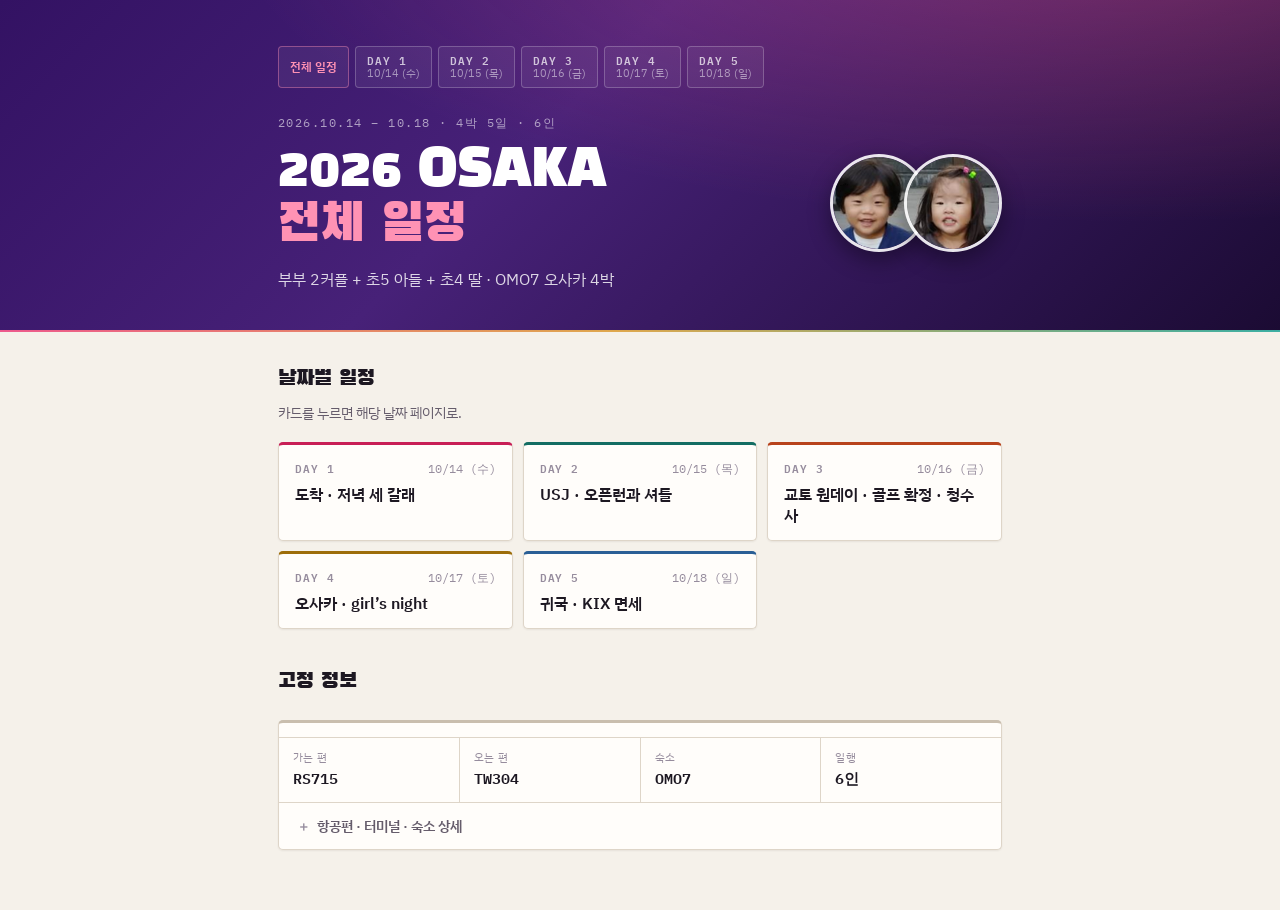
==== commit f50940c1: "Add files via upload" ====
--- a/index.html
+++ b/index.html
@@ -72,7 +72,7 @@
     </a>
     <a class="daycard" href="day3.html">
       <div class="dc-top"><span class="dc-day">DAY 3</span><span class="dc-date">10/16 (금)</span></div>
-      <div class="dc-title">교토 원데이 · 청수사</div>
+      <div class="dc-title">교토 원데이 · 골프 확정 · 청수사</div>
     </a>
     <a class="daycard" href="day4.html">
       <div class="dc-top"><span class="dc-day">DAY 4</span><span class="dc-date">10/17 (토)</span></div>
@@ -103,7 +103,7 @@
             <div class="mt-r"><div class="mt-t">10/18 (일)</div><div class="mt-d"><b>티웨이 TW304</b><span>간사이 <b>제1터미널</b> 14:30 → 인천 <b>제1여객터미널</b> 16:30 · 2시간 · 참조번호 UANHWR · 체크인 오픈 출발 2시간 10분 전 / 마감 50분 전</span></div><div class="mt-i"><svg><use href="#i-plane"/></svg></div></div>
             <div class="mt-r"><div class="mt-t">숙소</div><div class="mt-d"><b>OMO7 오사카 by 호시노리조트</b><span>浪速区恵美須西3-16-30 · JR 신이마미야 동출구 / 난카이 북출구 바로 앞 · 체크인 15:00 / 체크아웃 11:00 · 436실 · 쓰텐카쿠 도보 5분</span></div><div class="mt-i"><svg><use href="#i-bed"/></svg></div></div>
             <div class="mt-r"><div class="mt-t">매일 밤</div><div class="mt-d"><b>OSAKA PIKAPIKA NIGHT</b><span>미야구린 정원 19:15~22:00(최종입장 21:50) · 무료 · 예약 불필요 · 숙박객 전용 · 쇼타임 20:30~20:45 · <b>매일 열리니 귀가가 이른 날 아무 때나</b></span></div><div class="mt-i"><svg><use href="#i-lantern"/></svg></div></div>
-            <div class="mt-r"><div class="mt-t">관내</div><div class="mt-d"><b>대욕장 「유야」 / 식음</b><span>유야 15:00~24:00 · ¥1,000/인 · 6세 미만 무료 · 숙박객 전용 · 문신 불가 / OMO다이닝 조식 07:00~10:00, 석식 18:00~20:30(L.O.20:00) / 카페&바루 ~22:00(야식 20:00~)</span></div><div class="mt-i"><svg><use href="#i-bath"/></svg></div></div>
+            <div class="mt-r"><div class="mt-t">관내</div><div class="mt-d"><b>대욕장 「유야」 / 식음</b><span>유야 15:00~24:00 · ¥1,000/인 · 6세 미만 무료 · 숙박객 전용 · 문신 불가 · <b>탈의실 551 아이스크림 무료</b> · ✅ <b>체크인 때 유카타 챙기기</b> / OMO다이닝 조식 07:00~10:00, 석식 18:00~20:30(L.O.20:00) / 카페&바루 ~22:00(야식 20:00~)</span></div><div class="mt-i"><svg><use href="#i-bath"/></svg></div></div>
             <div class="mt-r"><div class="mt-t">주차</div><div class="mt-d"><b>인천 T1 단기주차장</b><span>1일 ₩24,000 · 갈 때 T1→T2 순환버스(무료 15분) · 올 때 T1 도착이라 바로 주차장</span></div><div class="mt-i"><svg><use href="#i-pin"/></svg></div></div>
           </div>
         </div>
--- a/assets/base.css
+++ b/assets/base.css
@@ -357,3 +357,27 @@
 }
 
 .seg.meet{background:var(--bath);}
+
+/* confirmed reservation callout */
+.booked{
+  margin-top:18px;background:var(--bath-soft);border:1px solid var(--bath);
+  border-left:4px solid var(--bath);border-radius:4px;padding:16px 18px;
+}
+.booked .t{font-family:'IBM Plex Mono',monospace;font-size:10.5px;letter-spacing:.12em;
+  text-transform:uppercase;color:var(--bath);font-weight:700;}
+.booked h3{margin:5px 0 0;font-size:19px;font-weight:650;color:var(--ink);word-break:keep-all;}
+.booked .meta{display:flex;flex-wrap:wrap;gap:0;margin:12px 0 0;
+  border-top:1px solid var(--line);border-left:1px solid var(--line);border-radius:3px;overflow:hidden;}
+.booked .meta > div{flex:1 1 110px;padding:9px 12px;border-right:1px solid var(--line);
+  border-bottom:1px solid var(--line);background:var(--surface);}
+.booked .meta .k{font-size:10.5px;color:var(--ink-3);letter-spacing:.04em;}
+.booked .meta .v{font-family:'IBM Plex Mono',monospace;font-size:15px;font-weight:600;margin-top:2px;color:var(--ink);}
+.booked p{margin:11px 0 0;font-size:13.5px;color:var(--ink-2);line-height:1.65;word-break:keep-all;}
+.booked p b{color:var(--ink);font-weight:600;}
+.booked .cancel{display:inline-block;margin-top:12px;font-size:12.5px;padding:7px 12px;
+  border:1px solid var(--line-2);border-radius:3px;background:var(--surface);
+  color:var(--ink-2);text-decoration:none;font-weight:600;}
+.booked .cancel:hover{border-color:var(--bath);color:var(--bath);}
+
+/* day3 두 팀 타임라인 — 좁은 화면에서는 라벨을 숨기고 범례로 읽는다 */
+@media (max-width:760px){ .lane.compact .seg{font-size:0;} }
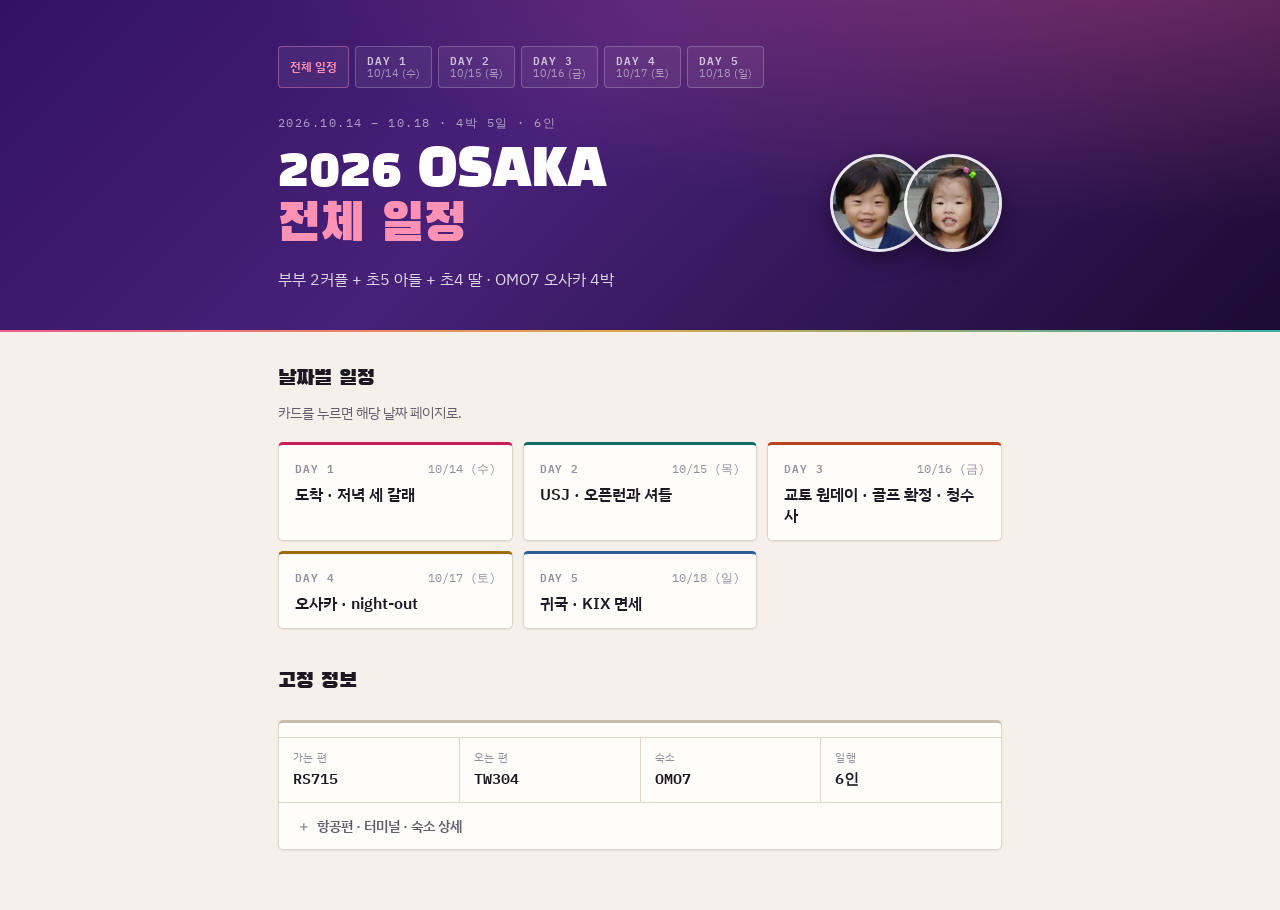
==== commit 8b359467: "Add files via upload" ====
--- a/index.html
+++ b/index.html
@@ -76,7 +76,7 @@
     </a>
     <a class="daycard" href="day4.html">
       <div class="dc-top"><span class="dc-day">DAY 4</span><span class="dc-date">10/17 (토)</span></div>
-      <div class="dc-title">오사카 · girl’s night</div>
+      <div class="dc-title">오사카 · night-out</div>
     </a>
     <a class="daycard" href="day5.html">
       <div class="dc-top"><span class="dc-day">DAY 5</span><span class="dc-date">10/18 (일)</span></div>
@@ -101,9 +101,9 @@
           <div class="mt">
             <div class="mt-r"><div class="mt-t">10/14 (수)</div><div class="mt-d"><b>에어서울 RS715</b><span>인천 <b>제2여객터미널</b> 15:20 → 간사이 <b>제1터미널</b> 17:00 · 1시간 40분 · 참조번호 HC27LA</span></div><div class="mt-i"><svg><use href="#i-plane"/></svg></div></div>
             <div class="mt-r"><div class="mt-t">10/18 (일)</div><div class="mt-d"><b>티웨이 TW304</b><span>간사이 <b>제1터미널</b> 14:30 → 인천 <b>제1여객터미널</b> 16:30 · 2시간 · 참조번호 UANHWR · 체크인 오픈 출발 2시간 10분 전 / 마감 50분 전</span></div><div class="mt-i"><svg><use href="#i-plane"/></svg></div></div>
-            <div class="mt-r"><div class="mt-t">숙소</div><div class="mt-d"><b>OMO7 오사카 by 호시노리조트</b><span>浪速区恵美須西3-16-30 · JR 신이마미야 동출구 / 난카이 북출구 바로 앞 · 체크인 15:00 / 체크아웃 11:00 · 436실 · 쓰텐카쿠 도보 5분</span></div><div class="mt-i"><svg><use href="#i-bed"/></svg></div></div>
+            <div class="mt-r"><div class="mt-t">숙소</div><div class="mt-d"><b>OMO7 오사카 by 호시노리조트</b><span>浪速区恵美須西3-16-30 · JR 신이마미야 동출구 / 난카이 북출구 바로 앞 · 체크인 15:00(<b>QR 셀프 체크인</b>) / 체크아웃 11:00 · 쓰텐카쿠 도보 5분</span></div><div class="mt-i"><svg><use href="#i-bed"/></svg></div></div>
             <div class="mt-r"><div class="mt-t">매일 밤</div><div class="mt-d"><b>OSAKA PIKAPIKA NIGHT</b><span>미야구린 정원 19:15~22:00(최종입장 21:50) · 무료 · 예약 불필요 · 숙박객 전용 · 쇼타임 20:30~20:45 · <b>매일 열리니 귀가가 이른 날 아무 때나</b></span></div><div class="mt-i"><svg><use href="#i-lantern"/></svg></div></div>
-            <div class="mt-r"><div class="mt-t">관내</div><div class="mt-d"><b>대욕장 「유야」 / 식음</b><span>유야 15:00~24:00 · ¥1,000/인 · 6세 미만 무료 · 숙박객 전용 · 문신 불가 · <b>탈의실 551 아이스크림 무료</b> · ✅ <b>체크인 때 유카타 챙기기</b> / OMO다이닝 조식 07:00~10:00, 석식 18:00~20:30(L.O.20:00) / 카페&바루 ~22:00(야식 20:00~)</span></div><div class="mt-i"><svg><use href="#i-bath"/></svg></div></div>
+            <div class="mt-r"><div class="mt-t">관내</div><div class="mt-d"><b>대욕장 「유야」 / 식음</b><span>유야 <b>06:00~10:00 / 15:00~24:00</b> 2부제 · <b>1인 1박 ¥1,000</b> — <b>이용할 밤 수만큼</b>(4박 내내면 1인 ¥4,000). 1박 요금으로 그날 밤+다음날 아침은 가능한 듯(후기 기준) · <b>6세 이하 무료</b> · 연령 제한 없음 · 숙박객 전용 · 온천 아님 · 탈의실 <b>551 아이스캔디</b> · ✅ <b>체크인 때 유카타 챙기기</b>(아동용 90cm~) / OMO다이닝 조식 07:00~10:00, 석식 18:00~20:30(L.O.20:00) / 카페&바루 ~22:00(야식 20:00~)</span></div><div class="mt-i"><svg><use href="#i-bath"/></svg></div></div>
             <div class="mt-r"><div class="mt-t">주차</div><div class="mt-d"><b>인천 T1 단기주차장</b><span>1일 ₩24,000 · 갈 때 T1→T2 순환버스(무료 15분) · 올 때 T1 도착이라 바로 주차장</span></div><div class="mt-i"><svg><use href="#i-pin"/></svg></div></div>
           </div>
         </div>
--- a/assets/base.css
+++ b/assets/base.css
@@ -379,5 +379,14 @@
   color:var(--ink-2);text-decoration:none;font-weight:600;}
 .booked .cancel:hover{border-color:var(--bath);color:var(--bath);}
 
-/* day3 두 팀 타임라인 — 좁은 화면에서는 라벨을 숨기고 범례로 읽는다 */
-@media (max-width:760px){ .lane.compact .seg{font-size:0;} }
+/* day3 두 팀 타임라인 — 16시간 축이라 더 넓게 잡고 가로 스크롤로 본다 */
+.axis.wide{min-width:1280px;}
+.axis-scroll{scrollbar-width:thin;}
+
+/* 표 */
+.tbl{width:100%;border-collapse:collapse;margin-top:10px;font-size:12.5px;}
+.tbl th,.tbl td{border:1px solid var(--line);padding:7px 9px;text-align:left;vertical-align:top;
+  word-break:keep-all;line-height:1.55;}
+.tbl th{background:var(--surface-2);color:var(--ink-2);font-weight:600;font-size:11.5px;white-space:nowrap;}
+.tbl td b{color:var(--ink);font-weight:600;}
+.tbl-wrap{overflow-x:auto;}
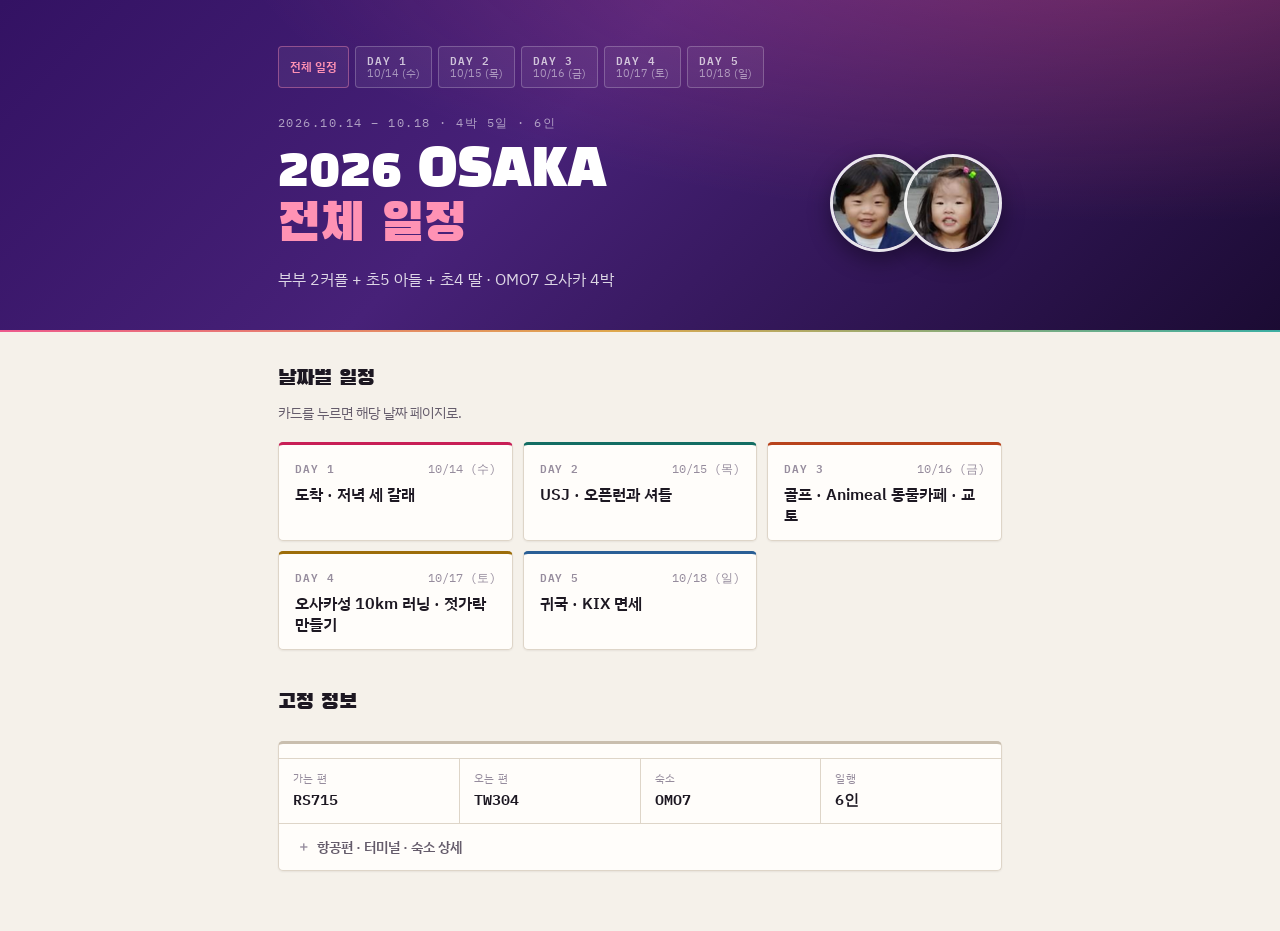
==== commit 466b4af0: "Add files via upload" ====
--- a/index.html
+++ b/index.html
@@ -72,11 +72,11 @@
     </a>
     <a class="daycard" href="day3.html">
       <div class="dc-top"><span class="dc-day">DAY 3</span><span class="dc-date">10/16 (금)</span></div>
-      <div class="dc-title">교토 원데이 · 골프 확정 · 청수사</div>
+      <div class="dc-title">골프 · Animeal 동물카페 · 교토</div>
     </a>
     <a class="daycard" href="day4.html">
       <div class="dc-top"><span class="dc-day">DAY 4</span><span class="dc-date">10/17 (토)</span></div>
-      <div class="dc-title">오사카 · night-out</div>
+      <div class="dc-title">오사카성 10km 러닝 · 젓가락 만들기</div>
     </a>
     <a class="daycard" href="day5.html">
       <div class="dc-top"><span class="dc-day">DAY 5</span><span class="dc-date">10/18 (일)</span></div>
